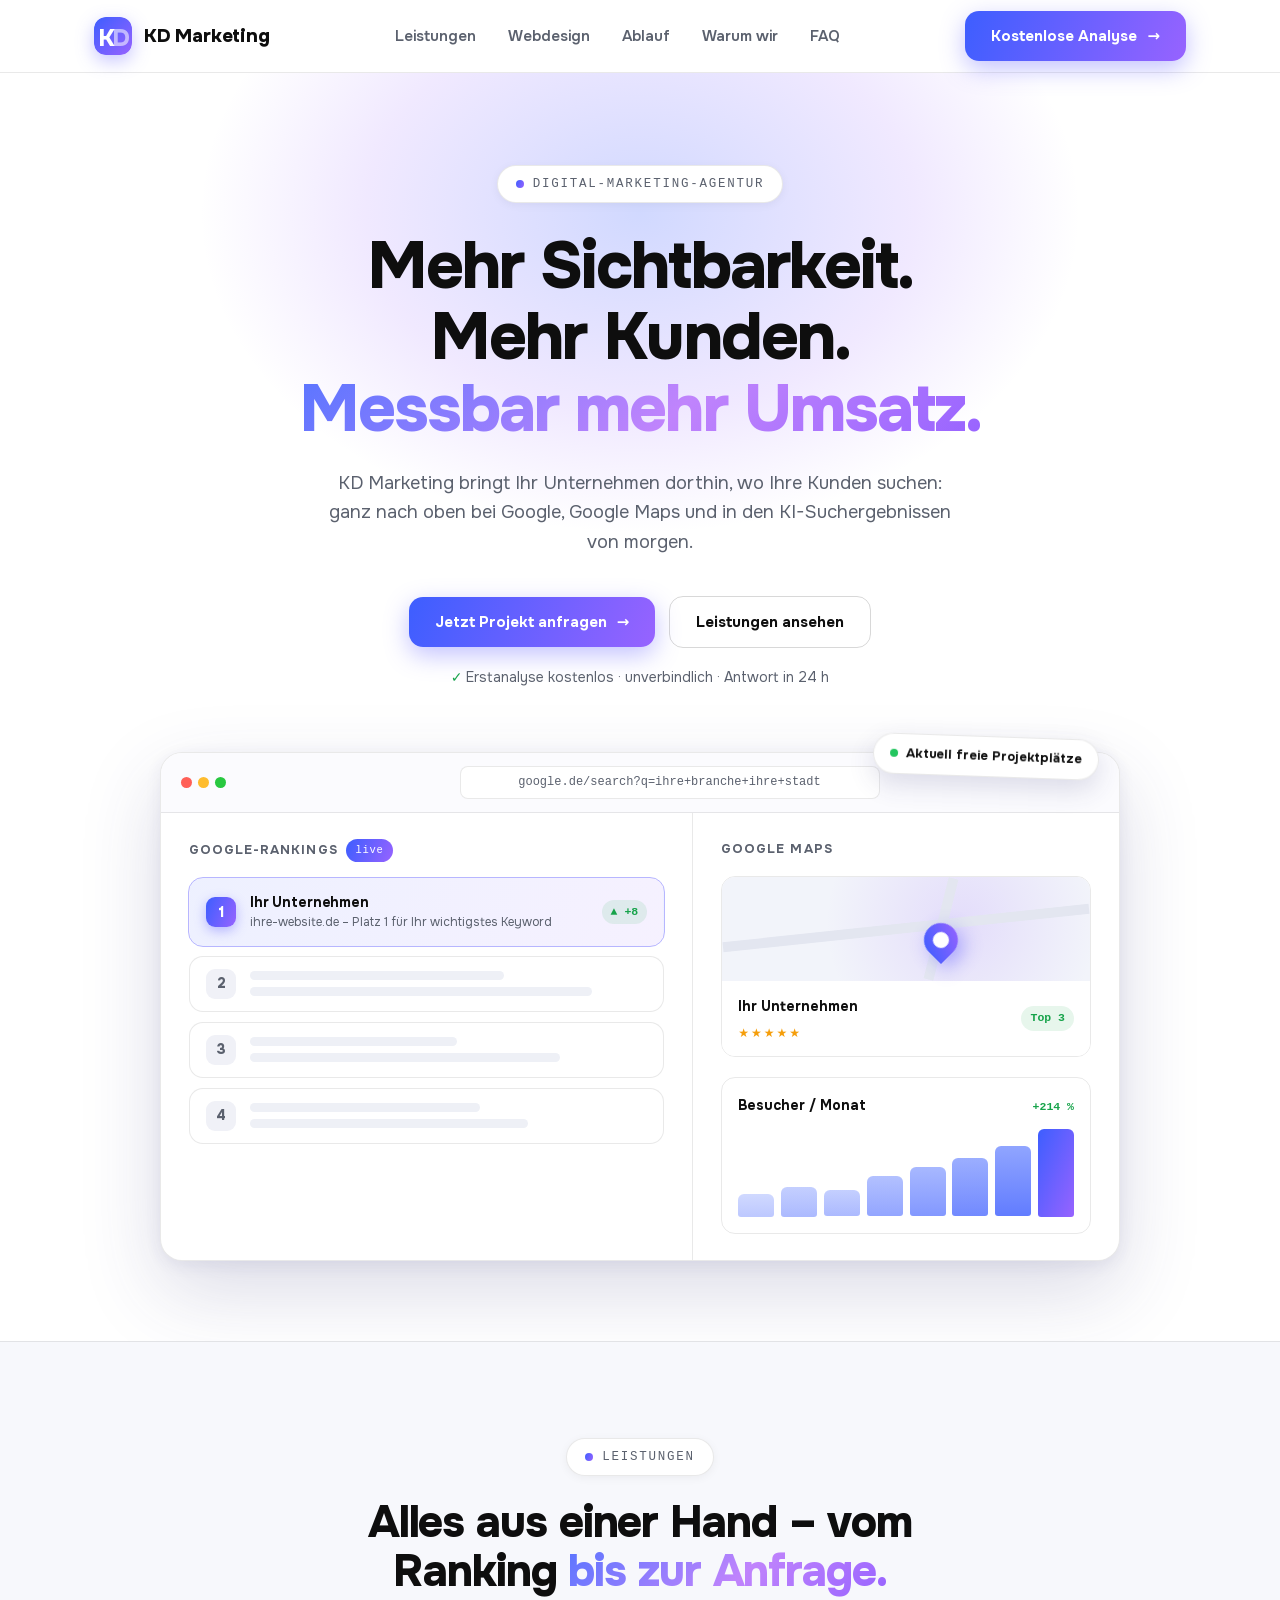
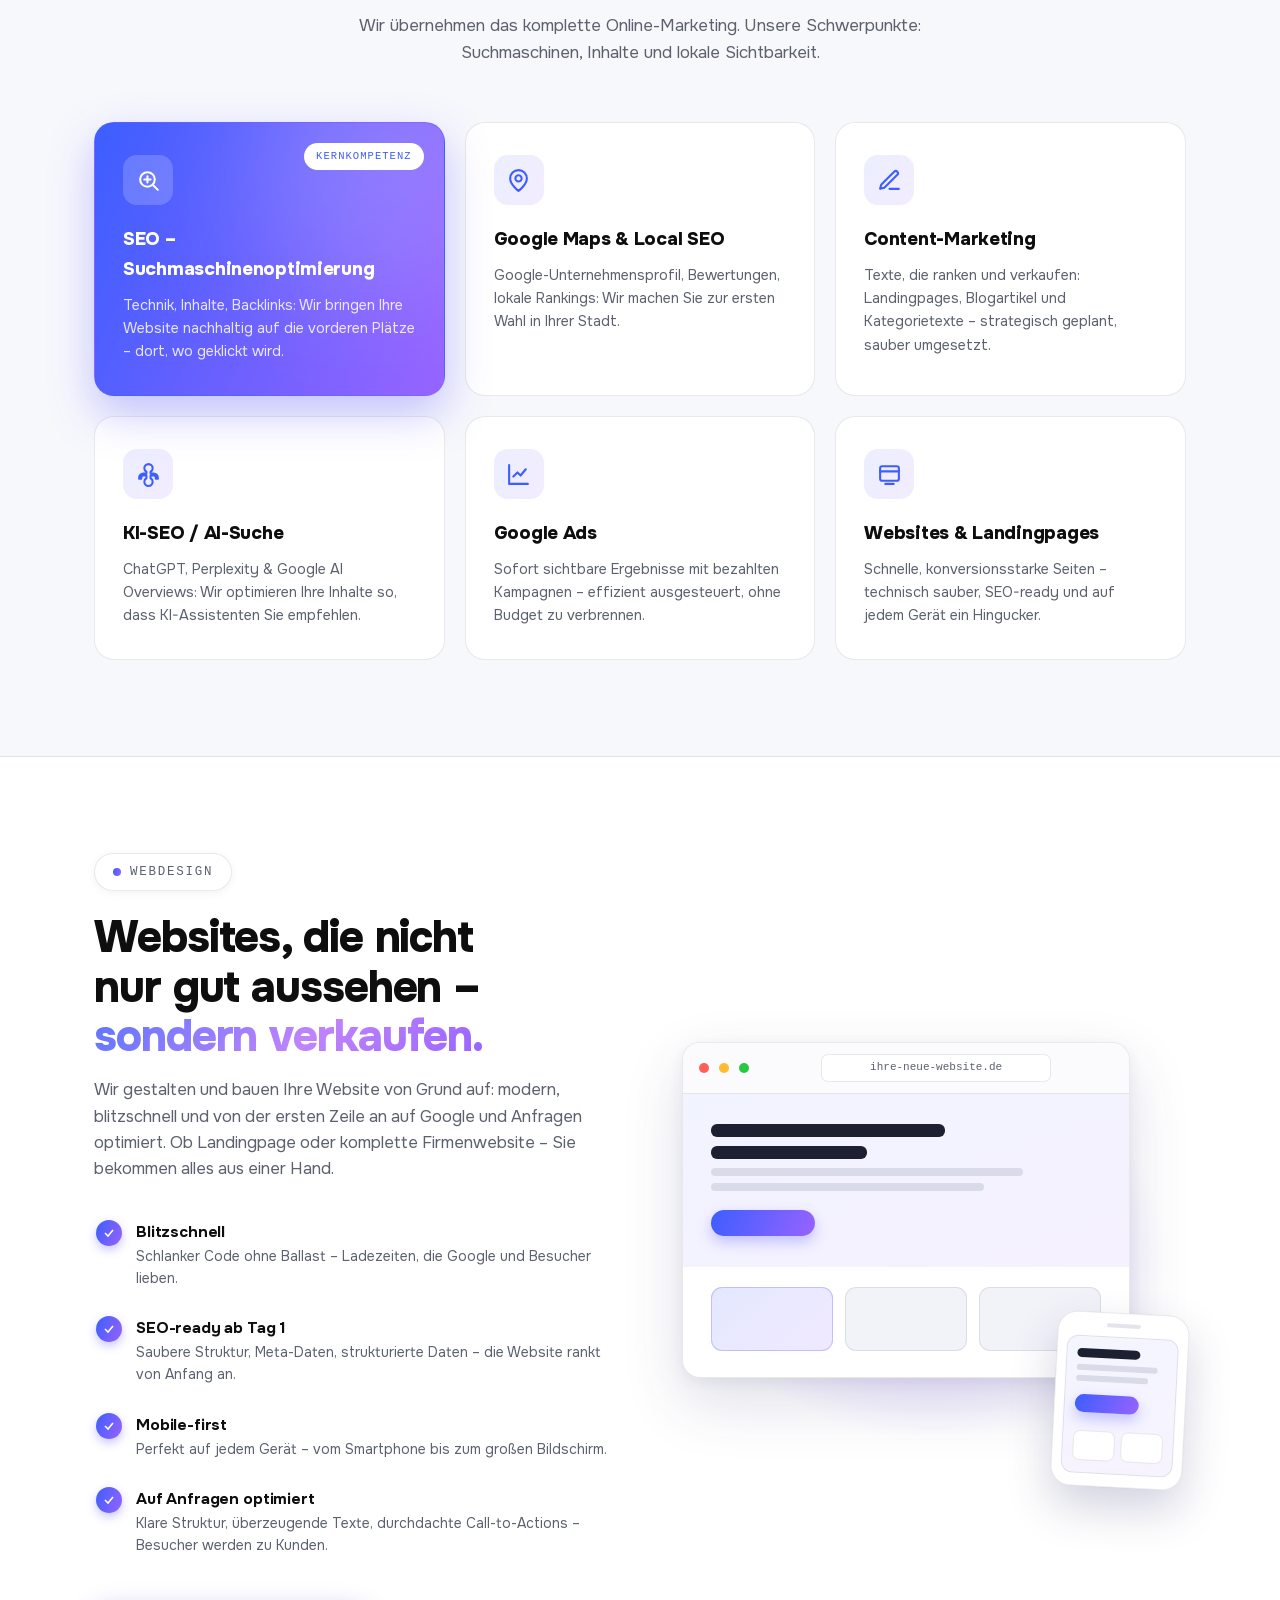
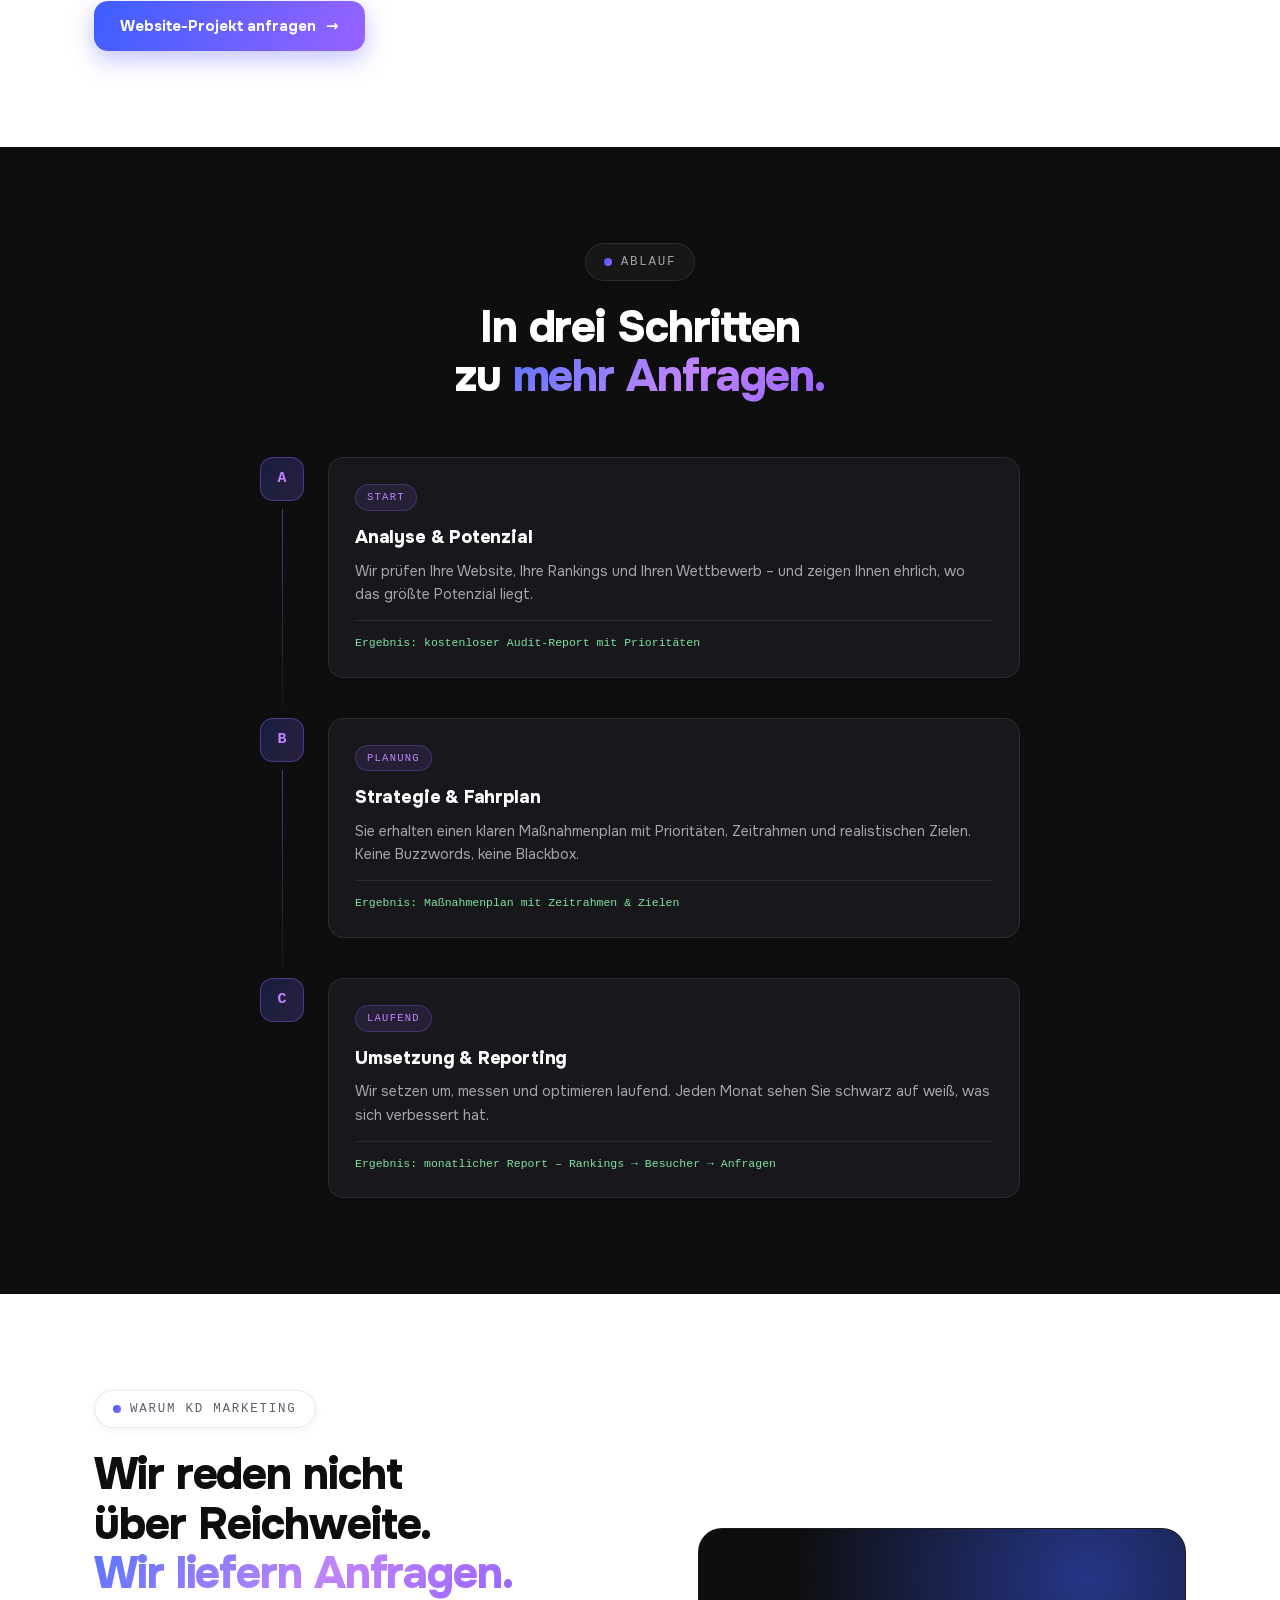
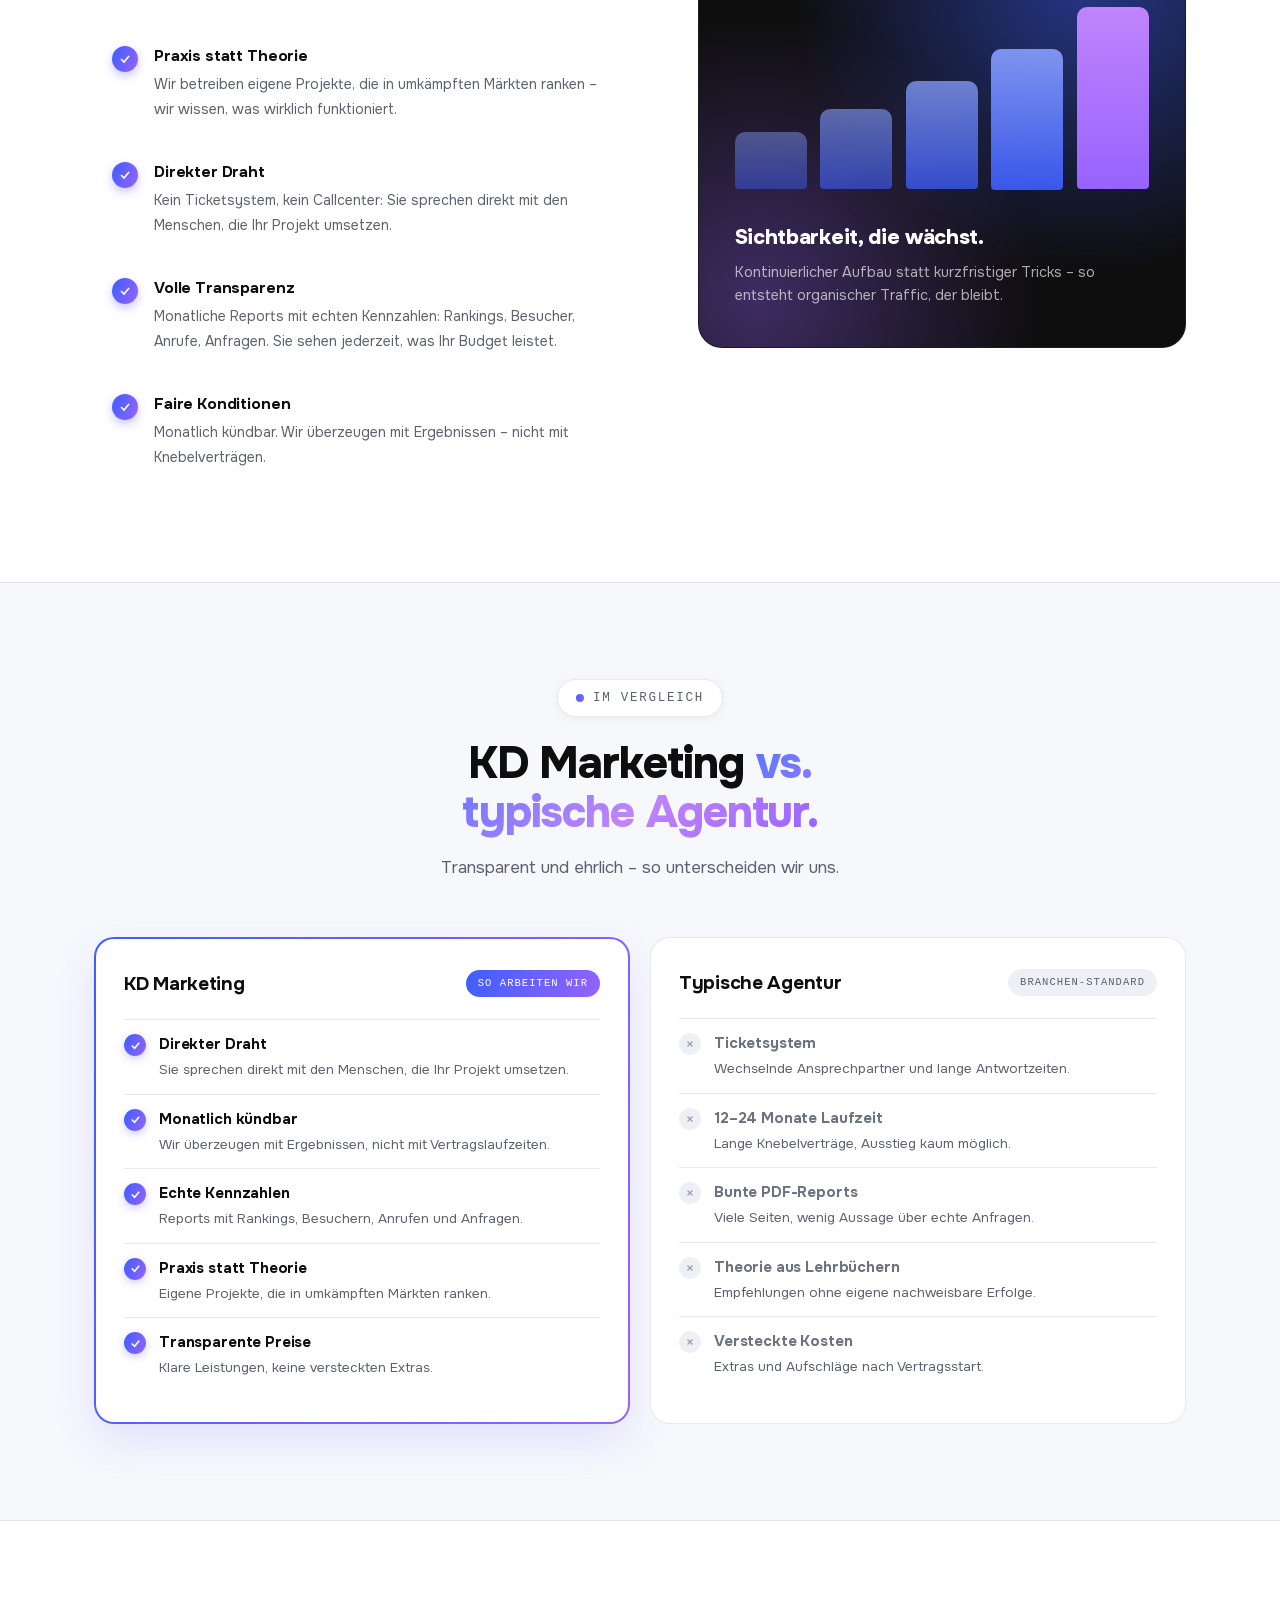
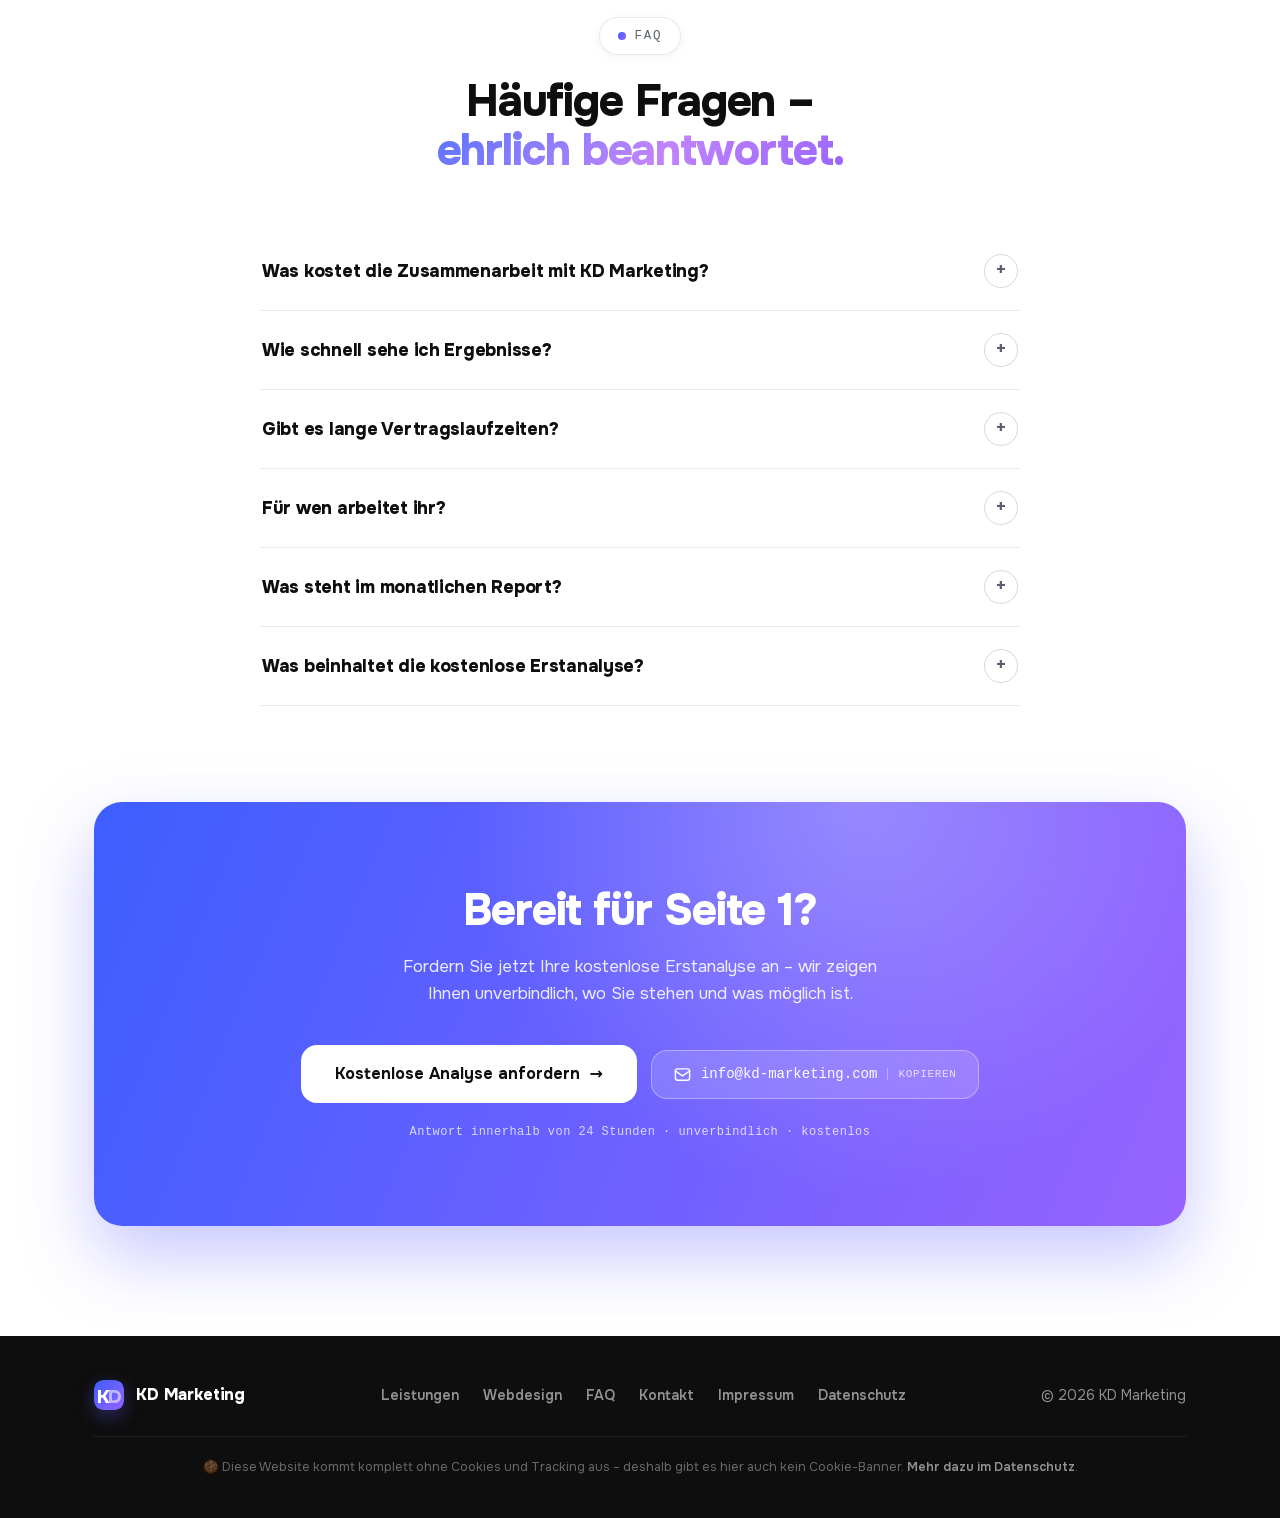
==== index.html @ ae773ca8 "A11y/UX-Audit nach Web Interface Guidelines - prefers-reduced-motion: alle Animationen/Transitions a" ====
<!DOCTYPE html>
<html lang="de">
<head>
<meta charset="UTF-8">
<meta name="viewport" content="width=device-width, initial-scale=1.0">
<title>KD Marketing – SEO, Content &amp; Google-Maps-Marketing</title>
<meta name="description" content="KD Marketing – Ihre Agentur für SEO, Content-Marketing und Sichtbarkeit auf Google Maps. Mehr Anfragen, mehr Kunden, messbare Ergebnisse.">
<link rel="canonical" href="https://kd-marketing.com/">
<meta property="og:type" content="website">
<meta property="og:site_name" content="KD Marketing">
<meta property="og:locale" content="de_DE">
<meta property="og:title" content="KD Marketing – SEO, Content &amp; Google-Maps-Marketing">
<meta property="og:description" content="Ihre Agentur für SEO, Content-Marketing und Sichtbarkeit auf Google Maps. Mehr Anfragen, mehr Kunden, messbare Ergebnisse.">
<meta property="og:url" content="https://kd-marketing.com/">
<meta property="og:image" content="https://kd-marketing.com/og-image.png">
<meta property="og:image:width" content="1200">
<meta property="og:image:height" content="630">
<meta name="twitter:card" content="summary_large_image">
<link rel="icon" href="/favicon.svg" type="image/svg+xml">
<link rel="icon" href="/favicon-32.png" type="image/png" sizes="32x32">
<link rel="apple-touch-icon" href="/apple-touch-icon.png">
<meta name="theme-color" content="#ffffff">
<link rel="preload" href="/fonts/onest-latin.woff2" as="font" type="font/woff2" crossorigin>
<link rel="stylesheet" href="/fonts/onest.css">
<script type="application/ld+json" id="kd-localbusiness">
{"@context":"https:\/\/schema.org","@type":"ProfessionalService","@id":"https:\/\/kd-marketing.com\/#organization","name":"KD Marketing UG (haftungsbeschränkt)","alternateName":"KD Marketing","url":"https:\/\/kd-marketing.com\/","logo":"https:\/\/kd-marketing.com\/apple-touch-icon.png","image":"https:\/\/kd-marketing.com\/og-image.png","description":"Digital-Marketing-Agentur für SEO, Content-Marketing, Google Maps \/ Local SEO, KI-SEO, Google Ads und Websites. Kostenlose Erstanalyse, monatlich kündbar, transparentes Reporting.","email":"info@kd-marketing.com","address":{"@type":"PostalAddress","streetAddress":"Aldeinerstraße 2","postalCode":"86368","addressLocality":"Gersthofen","addressCountry":"DE"},"founder":{"@type":"Person","name":"Ekaterina Dmitrieva"},"areaServed":"DE","priceRange":"€€","knowsAbout":["SEO","Suchmaschinenoptimierung","Local SEO","Google Maps Marketing","Content-Marketing","KI-SEO","Google Ads","Webdesign"],"hasOfferCatalog":{"@type":"OfferCatalog","name":"Leistungen","itemListElement":[{"@type":"Offer","itemOffered":{"@type":"Service","name":"SEO – Suchmaschinenoptimierung"}},{"@type":"Offer","itemOffered":{"@type":"Service","name":"Google Maps & Local SEO"}},{"@type":"Offer","itemOffered":{"@type":"Service","name":"Content-Marketing"}},{"@type":"Offer","itemOffered":{"@type":"Service","name":"KI-SEO \/ AI-Suche"}},{"@type":"Offer","itemOffered":{"@type":"Service","name":"Google Ads"}},{"@type":"Offer","itemOffered":{"@type":"Service","name":"Websites & Landingpages"}}]}}
</script>
<script type="application/ld+json" id="kd-faq-schema">
{"@context":"https:\/\/schema.org","@type":"FAQPage","mainEntity":[{"@type":"Question","name":"Was kostet die Zusammenarbeit mit KD Marketing?","acceptedAnswer":{"@type":"Answer","text":"Das hängt vom Umfang ab – eine lokale Google-Maps-Optimierung kostet weniger als eine komplette SEO-Betreuung mit Content. Sie erhalten vorab ein transparentes Festpreis-Angebot ohne versteckte Extras, die Zusammenarbeit ist monatlich kündbar. Die Erstanalyse ist immer kostenlos."}},{"@type":"Question","name":"Wie schnell sehe ich Ergebnisse?","acceptedAnswer":{"@type":"Answer","text":"Bei Google Maps und Local SEO oft schon nach wenigen Wochen, bei klassischem SEO meist nach 3–6 Monaten – nachhaltige Rankings brauchen Zeit. Google Ads liefern sofort Sichtbarkeit."}},{"@type":"Question","name":"Gibt es lange Vertragslaufzeiten?","acceptedAnswer":{"@type":"Answer","text":"Nein. Die Verträge von KD Marketing sind monatlich kündbar."}},{"@type":"Question","name":"Für wen arbeitet KD Marketing?","acceptedAnswer":{"@type":"Answer","text":"Vor allem für kleine und mittlere Unternehmen in Deutschland: Praxen, Kanzleien, Handwerksbetriebe, lokale Dienstleister und Online-Unternehmen."}},{"@type":"Question","name":"Was steht im monatlichen Report?","acceptedAnswer":{"@type":"Answer","text":"Echte Kennzahlen: Rankings, Besucherzahlen, Anrufe und Anfragen – und die konkret umgesetzten Maßnahmen des Monats."}},{"@type":"Question","name":"Was beinhaltet die kostenlose Erstanalyse?","acceptedAnswer":{"@type":"Answer","text":"Prüfung von Website, Google-Rankings, Google-Unternehmensprofil und Wettbewerb. Ergebnis ist ein Audit-Report mit klaren Prioritäten – unverbindlich und kostenlos, Antwort innerhalb von 24 Stunden."}}]}
</script>
<style>
:root{
  --ink:#0e0e0e;
  --ink-soft:#5b616e;
  --paper:#ffffff;
  --paper-soft:#f7f8fc;
  --line:rgba(14,14,14,.09);
  --blue:#3d5eff;
  --violet:#9763ff;
  --grad:linear-gradient(112deg,#3d5eff 0%,#9763ff 100%);
  --grad-text:linear-gradient(135deg,#5975ff,#c084fc 55%,#9763ff);
  --dark:#0e0e0e;
  --dark-card:#17171c;
  --dark-line:rgba(255,255,255,.09);
  --radius:20px;
  --font:'Onest',system-ui,sans-serif;
  --mono:ui-monospace,'SF Mono',SFMono-Regular,Menlo,Consolas,monospace;
}
*{margin:0;padding:0;box-sizing:border-box}
html{scroll-behavior:smooth}
section[id]{scroll-margin-top:80px}
a,button,summary{touch-action:manipulation}
:focus-visible{outline:2.5px solid var(--blue);outline-offset:3px;border-radius:6px}
h1,h2,h3{text-wrap:balance}
@media (prefers-reduced-motion:reduce){
  *,*::before,*::after{animation:none!important;transition:none!important}
  html{scroll-behavior:auto}
  html.js .reveal{opacity:1;transform:none}
}
body{
  font-family:var(--font);
  background:var(--paper);
  color:var(--ink);
  line-height:1.6;
  -webkit-font-smoothing:antialiased;
}
::selection{background:rgba(151,99,255,.25)}
img{max-width:100%;display:block}
a{color:inherit;text-decoration:none}
.wrap{max-width:1140px;margin:0 auto;padding:0 24px}

/* ---------- nav ---------- */
header{
  position:sticky;top:0;z-index:50;
  background:rgba(255,255,255,.82);
  backdrop-filter:blur(14px);
  -webkit-backdrop-filter:blur(14px);
  border-bottom:1px solid var(--line);
}
.nav{display:flex;align-items:center;justify-content:space-between;height:72px}
.logo{display:flex;align-items:center;gap:12px;font-weight:800;font-size:19px;letter-spacing:-.01em}
.logo-mark{
  width:38px;height:38px;border-radius:12px;display:block;flex:0 0 auto;
  box-shadow:0 6px 18px rgba(97,94,255,.35);
}
.nav-links{display:flex;gap:32px;font-weight:600;font-size:15px;color:var(--ink-soft)}
.nav-links a{transition:color .2s}
.nav-links a:hover{color:var(--ink)}
.btn{
  display:inline-flex;align-items:center;justify-content:center;gap:10px;
  background:var(--ink);color:#fff;
  font-weight:700;font-size:15px;font-family:var(--font);
  padding:13px 26px;border-radius:14px;
  transition:transform .2s,box-shadow .2s,filter .2s;
}
.btn:hover{transform:translateY(-2px);box-shadow:0 10px 24px rgba(14,14,14,.22)}
.btn.grad{
  background:var(--grad);
  box-shadow:0 8px 24px rgba(97,94,255,.38);
}
.btn.grad:hover{filter:brightness(1.07);box-shadow:0 12px 30px rgba(97,94,255,.48)}
.btn .arr{transition:transform .2s}
.btn:hover .arr{transform:translateX(3px)}
.btn.ghost{background:transparent;color:var(--ink);border:1.5px solid rgba(14,14,14,.16);box-shadow:none}
.btn.ghost:hover{border-color:rgba(14,14,14,.35);box-shadow:0 8px 20px rgba(14,14,14,.08)}

/* ---------- eyebrow pill ---------- */
.eyebrow{
  display:inline-flex;align-items:center;gap:9px;
  font-family:var(--mono);
  font-size:12.5px;font-weight:500;letter-spacing:.14em;text-transform:uppercase;
  color:var(--ink-soft);
  background:#fff;
  border:1px solid var(--line);
  padding:8px 18px;border-radius:999px;
  box-shadow:0 2px 10px rgba(14,14,14,.05);
}
.eyebrow .dot{width:8px;height:8px;border-radius:50%;background:var(--grad);animation:pulse 2s infinite}
@keyframes pulse{0%,100%{opacity:1}50%{opacity:.35}}

/* ---------- hero ---------- */
.hero{position:relative;overflow:hidden;padding:92px 0 80px;text-align:center}
.hero-glow{
  position:absolute;left:50%;top:-260px;transform:translateX(-50%);
  width:1100px;height:800px;pointer-events:none;
  background:radial-gradient(closest-side,rgba(89,117,255,.28),rgba(151,99,255,.14) 50%,rgba(255,255,255,0) 80%);
}
.hero .wrap{position:relative}
h1{
  font-weight:800;font-size:clamp(38px,5.8vw,66px);
  line-height:1.08;letter-spacing:-.03em;
  max-width:900px;margin:28px auto 0;
}
h1 .hl{
  background:var(--grad-text);
  -webkit-background-clip:text;background-clip:text;color:transparent;
}
.hero p.lead{
  margin:24px auto 38px;font-size:18.5px;color:var(--ink-soft);max-width:640px;
}
.hero-cta{display:flex;gap:14px;flex-wrap:wrap;justify-content:center;align-items:center}
.hero-note{margin-top:18px;font-size:14px;color:var(--ink-soft)}
.hero-note .ok{color:#16a34a;font-weight:700}

/* ---------- dashboard mockup ---------- */
.dash-wrap{position:relative;margin:64px auto 0;max-width:960px}
.dash-wrap::before{
  content:"";position:absolute;inset:-40px -60px;pointer-events:none;
  background:radial-gradient(closest-side,rgba(89,117,255,.22),rgba(151,99,255,.10) 55%,rgba(255,255,255,0) 80%);
}
.dash{
  position:relative;text-align:left;
  background:#fff;border:1px solid var(--line);border-radius:22px;
  box-shadow:0 30px 80px rgba(56,56,120,.18),0 4px 16px rgba(56,56,120,.08);
  overflow:hidden;
}
.dash-top{
  display:flex;align-items:center;gap:14px;
  padding:13px 20px;border-bottom:1px solid var(--line);background:#fbfbfe;
}
.dots{display:flex;gap:6px}
.dots i{width:11px;height:11px;border-radius:50%;background:#e4e4ec}
.dots i:nth-child(1){background:#ff5f57}.dots i:nth-child(2){background:#febc2e}.dots i:nth-child(3){background:#28c840}
.addr{
  flex:1;max-width:420px;margin:0 auto;
  font-family:var(--mono);font-size:12px;color:var(--ink-soft);
  background:#fff;border:1px solid var(--line);border-radius:8px;
  padding:6px 14px;text-align:center;
  white-space:nowrap;overflow:hidden;text-overflow:ellipsis;
}
.dash-body{display:grid;grid-template-columns:1.25fr 1fr;gap:0}
.dash-col{padding:26px 28px;min-width:0}
.dash-col.left{border-right:1px solid var(--line)}
.dash-h{font-size:13px;font-weight:700;letter-spacing:.08em;text-transform:uppercase;color:var(--ink-soft);margin-bottom:16px;display:flex;align-items:center;gap:8px}
.dash-h .chip{
  font-family:var(--mono);font-size:10.5px;letter-spacing:.06em;font-weight:500;
  color:#fff;background:var(--grad);border-radius:999px;padding:3px 10px;text-transform:none;
}
.serp{display:flex;flex-direction:column;gap:10px}
.serp-row{
  display:flex;align-items:center;gap:14px;
  border:1px solid var(--line);border-radius:14px;padding:12px 16px;
  background:#fff;
}
.serp-row.win{
  border-color:transparent;
  background:linear-gradient(112deg,rgba(61,94,255,.09),rgba(151,99,255,.09));
  outline:1.5px solid rgba(97,94,255,.45);
}
.pos{
  width:30px;height:30px;border-radius:9px;flex:0 0 30px;
  display:grid;place-items:center;font-weight:800;font-size:14px;
  background:#f0f1f7;color:var(--ink-soft);
}
.serp-row.win .pos{background:var(--grad);color:#fff;box-shadow:0 4px 12px rgba(97,94,255,.4)}
.serp-txt{min-width:0;flex:1}
.serp-txt b{display:block;font-size:14px;letter-spacing:-.01em;white-space:nowrap;overflow:hidden;text-overflow:ellipsis}
.serp-txt span{font-size:12px;color:var(--ink-soft);white-space:nowrap;overflow:hidden;text-overflow:ellipsis;display:block}
.bar-ghost{height:9px;border-radius:5px;background:#eef0f6}
.serp-row .up{
  font-family:var(--mono);font-size:11.5px;font-weight:600;color:#16a34a;
  background:rgba(22,163,74,.1);border-radius:999px;padding:3px 9px;white-space:nowrap;
}
.map-card{
  border:1px solid var(--line);border-radius:14px;overflow:hidden;margin-bottom:20px;
}
.map-vis{
  position:relative;height:104px;
  background:
    radial-gradient(circle at 65% 45%,rgba(151,99,255,.16),transparent 55%),
    linear-gradient(#f2f4fa,#f2f4fa);
}
.map-vis::before,.map-vis::after{
  content:"";position:absolute;background:#e3e6f0;
}
.map-vis::before{left:0;right:0;top:46px;height:10px;transform:rotate(-6deg)}
.map-vis::after{top:0;bottom:0;left:58%;width:10px;transform:rotate(14deg)}
.pin{
  position:absolute;left:58%;top:34px;width:34px;height:34px;z-index:1;
  transform:translateX(-50%);
  background:var(--grad);border-radius:50% 50% 50% 0;
  rotate:-45deg;
  box-shadow:0 8px 18px rgba(97,94,255,.45);
}
.pin::after{
  content:"";position:absolute;inset:9px;background:#fff;border-radius:50%;
}
.map-meta{display:flex;align-items:center;justify-content:space-between;padding:12px 16px;background:#fff}
.map-meta b{font-size:14px}
.stars{font-size:12px;color:#f59e0b;letter-spacing:2px}
.map-meta .up{font-family:var(--mono);font-size:11.5px;font-weight:600;color:#16a34a;background:rgba(22,163,74,.1);border-radius:999px;padding:3px 9px}
.traffic{border:1px solid var(--line);border-radius:14px;padding:16px}
.traffic-head{display:flex;justify-content:space-between;align-items:baseline;margin-bottom:12px}
.traffic-head b{font-size:14px}
.traffic-head span{font-family:var(--mono);font-size:11.5px;font-weight:600;color:#16a34a}
.tbars{display:flex;align-items:flex-end;gap:7px;height:88px}
.tbars i{
  flex:1;border-radius:6px 6px 3px 3px;
  background:linear-gradient(180deg,#8aa0ff,#5975ff);
  animation:grow 1s cubic-bezier(.2,.8,.2,1) both;
  transform-origin:bottom;
}
.tbars i:nth-child(1){height:26%;opacity:.4;animation-delay:.05s}
.tbars i:nth-child(2){height:34%;opacity:.5;animation-delay:.1s}
.tbars i:nth-child(3){height:30%;opacity:.5;animation-delay:.15s}
.tbars i:nth-child(4){height:46%;opacity:.65;animation-delay:.2s}
.tbars i:nth-child(5){height:56%;opacity:.75;animation-delay:.25s}
.tbars i:nth-child(6){height:66%;opacity:.85;animation-delay:.3s}
.tbars i:nth-child(7){height:80%;opacity:.95;animation-delay:.35s}
.tbars i:nth-child(8){height:100%;background:var(--grad);animation-delay:.4s}
@keyframes grow{from{transform:scaleY(0)}to{transform:scaleY(1)}}

/* ---------- sections ---------- */
section{padding:96px 0}
.sec-head{max-width:680px;margin:0 auto 56px;text-align:center}
h2{
  font-weight:800;
  font-size:clamp(30px,4vw,44px);line-height:1.12;letter-spacing:-.025em;
  margin-top:22px;
}
h2 .hl{background:var(--grad-text);-webkit-background-clip:text;background-clip:text;color:transparent}
.sec-head p{margin-top:16px;color:var(--ink-soft);font-size:17px}

/* ---------- services ---------- */
#leistungen{background:var(--paper-soft);border-top:1px solid var(--line);border-bottom:1px solid var(--line)}
.grid{display:grid;grid-template-columns:repeat(3,1fr);gap:20px}
.card{
  background:#fff;border:1px solid var(--line);border-radius:var(--radius);
  padding:32px 28px;
  transition:transform .25s,box-shadow .25s,border-color .25s;
}
.card:hover{
  transform:translateY(-6px);
  box-shadow:0 18px 44px rgba(56,56,120,.12);
  border-color:rgba(97,94,255,.35);
}
.card .icon{
  width:50px;height:50px;border-radius:14px;margin-bottom:20px;
  display:grid;place-items:center;
  background:linear-gradient(112deg,rgba(61,94,255,.1),rgba(151,99,255,.12));
  color:var(--blue);
}
.card .icon svg{width:25px;height:25px}
.card h3{font-size:18.5px;font-weight:800;margin-bottom:9px;letter-spacing:-.015em}
.card p{font-size:14.5px;color:var(--ink-soft)}
.card.feature{
  background:var(--grad);
  border-color:transparent;color:#fff;
  position:relative;overflow:hidden;
  box-shadow:0 18px 44px rgba(97,94,255,.35);
}
.card.feature::after{
  content:"";position:absolute;width:280px;height:280px;border-radius:50%;
  background:rgba(255,255,255,.16);filter:blur(60px);top:-100px;right:-80px;
}
.card.feature .icon{background:rgba(255,255,255,.18);color:#fff}
.card.feature p{color:rgba(255,255,255,.85)}
.card.feature .tag{
  position:absolute;top:20px;right:20px;z-index:1;
  font-family:var(--mono);font-size:10.5px;font-weight:500;letter-spacing:.1em;text-transform:uppercase;
  background:#fff;color:var(--blue);padding:5px 12px;border-radius:999px;
}

/* ---------- webdesign ---------- */
#webdesign{overflow:hidden}
.wd-grid{display:grid;grid-template-columns:1.02fr .98fr;gap:64px;align-items:center}
.wd-grid .eyebrow{margin-bottom:0}
.wd-grid h2{text-align:left;margin-top:22px}
.wd-grid .lead{margin:16px 0 26px;color:var(--ink-soft);font-size:16.5px}
.wd-list{display:flex;flex-direction:column;gap:6px;margin-bottom:34px}
.wd-item{display:flex;gap:14px;padding:10px 2px}
.wd-item .check{flex:0 0 26px;width:26px;height:26px;border-radius:50%;margin-top:1px;background:var(--grad);display:grid;place-items:center;box-shadow:0 4px 10px rgba(97,94,255,.35)}
.wd-item .check svg{width:12px;height:12px;stroke:#fff;stroke-width:3.2;fill:none}
.wd-item b{font-size:15.5px;letter-spacing:-.01em}
.wd-item span{display:block;font-size:14px;color:var(--ink-soft)}
.wd-visual{position:relative;min-height:420px}
.wd-visual::before{content:"";position:absolute;inset:-30px -40px;pointer-events:none;background:radial-gradient(closest-side,rgba(89,117,255,.2),rgba(151,99,255,.1) 55%,rgba(255,255,255,0) 80%)}
.wd-browser{
  position:relative;background:#fff;border:1px solid var(--line);border-radius:18px;
  box-shadow:0 24px 60px rgba(56,56,120,.16),0 4px 14px rgba(56,56,120,.07);
  overflow:hidden;margin-right:56px;
}
.wd-top{display:flex;align-items:center;gap:10px;padding:11px 16px;border-bottom:1px solid var(--line);background:#fbfbfe}
.wd-top i{width:10px;height:10px;border-radius:50%;background:#e4e4ec}
.wd-top i:nth-child(1){background:#ff5f57}.wd-top i:nth-child(2){background:#febc2e}.wd-top i:nth-child(3){background:#28c840}
.wd-url{flex:1;max-width:230px;margin:0 auto;font-family:var(--mono);font-size:11px;color:var(--ink-soft);background:#fff;border:1px solid var(--line);border-radius:7px;padding:4px 12px;text-align:center;white-space:nowrap;overflow:hidden;text-overflow:ellipsis}
.wd-hero{padding:30px 28px 24px;background:linear-gradient(160deg,rgba(61,94,255,.07),rgba(151,99,255,.09));text-align:left}
.wd-line{height:13px;border-radius:6px;background:#1c2030;margin-bottom:9px}
.wd-line.thin{height:8px;background:#d9dce8;margin-bottom:7px}
.wd-line.w40{width:40%}.wd-line.w55{width:55%}.wd-line.w60{width:60%}.wd-line.w70{width:70%}.wd-line.w80{width:80%}.wd-line.w90{width:90%}
.wd-btn{display:inline-block;width:104px;height:26px;border-radius:999px;background:var(--grad);margin-top:12px;box-shadow:0 6px 14px rgba(97,94,255,.35)}
.wd-cards{display:flex;gap:12px;padding:20px 28px 26px}
.wd-cards i{flex:1;height:64px;border-radius:11px;background:#f2f3f9;border:1px solid var(--line)}
.wd-cards i:nth-child(1){background:linear-gradient(140deg,rgba(61,94,255,.14),rgba(151,99,255,.14));border-color:rgba(97,94,255,.3)}
.wd-phone{
  position:absolute;right:0;bottom:-26px;width:132px;
  background:#fff;border:1px solid var(--line);border-radius:20px;padding:10px 9px 12px;
  box-shadow:0 20px 44px rgba(56,56,120,.22);
  transform:rotate(3deg);
}
.wd-phone::before{content:"";display:block;width:34px;height:4px;border-radius:2px;background:#e4e4ec;margin:0 auto 9px}
.wd-screen{border:1px solid var(--line);border-radius:12px;padding:12px 10px;background:linear-gradient(170deg,rgba(61,94,255,.06),rgba(151,99,255,.08))}
.wd-screen .wd-line{height:9px;margin-bottom:7px}
.wd-screen .wd-line.thin{height:6px;margin-bottom:5px}
.wd-screen .wd-btn{width:64px;height:18px;margin-top:8px}
.wd-mini{display:flex;gap:6px;margin-top:10px}
.wd-mini i{flex:1;height:30px;border-radius:7px;background:#fff;border:1px solid var(--line)}

/* ---------- process (dark) ---------- */
.process{background:var(--dark);color:#fff}
.process .eyebrow{background:rgba(255,255,255,.04);border-color:var(--dark-line);color:rgba(255,255,255,.6)}
.process .sec-head p{color:rgba(255,255,255,.6)}
.steps{max-width:760px;margin:0 auto;display:flex;flex-direction:column;gap:0}
.step{
  position:relative;display:flex;gap:24px;padding:0 0 40px;
}
.step:last-child{padding-bottom:0}
.step-marker{
  flex:0 0 44px;width:44px;height:44px;border-radius:13px;
  display:grid;place-items:center;
  font-family:var(--mono);font-weight:600;font-size:15px;
  background:linear-gradient(112deg,rgba(61,94,255,.2),rgba(151,99,255,.2));
  border:1px solid rgba(151,99,255,.4);color:#c084fc;
}
.step:not(:last-child) .step-line{
  position:absolute;left:21.5px;top:52px;bottom:10px;width:1.5px;
  background:linear-gradient(180deg,rgba(151,99,255,.5),rgba(151,99,255,.08));
}
.step-card{
  flex:1;background:var(--dark-card);border:1px solid var(--dark-line);
  border-radius:16px;padding:24px 26px;
}
.step-card .stag{
  display:inline-block;font-family:var(--mono);font-size:10.5px;letter-spacing:.12em;text-transform:uppercase;
  color:#c084fc;background:rgba(151,99,255,.12);border:1px solid rgba(151,99,255,.28);
  border-radius:999px;padding:4px 11px;margin-bottom:12px;
}
.step-card h3{font-size:18px;font-weight:800;margin-bottom:8px;letter-spacing:-.01em}
.step-card p{font-size:14.5px;color:rgba(255,255,255,.62)}
.step-card .foot{
  margin-top:14px;padding-top:13px;border-top:1px solid var(--dark-line);
  font-family:var(--mono);font-size:11.5px;color:#7ee2a0;
}

/* ---------- why ---------- */
.why-grid{display:grid;grid-template-columns:1.05fr .95fr;gap:64px;align-items:center}
.why-grid .eyebrow{margin-bottom:0}
.why-grid h2{text-align:left}
.why-list{display:flex;flex-direction:column;gap:6px;margin-top:30px}
.why-item{display:flex;gap:16px;padding:16px 18px;border-radius:16px;transition:background .2s}
.why-item:hover{background:var(--paper-soft)}
.check{
  flex:0 0 26px;width:26px;height:26px;border-radius:50%;margin-top:2px;
  background:var(--grad);display:grid;place-items:center;
  box-shadow:0 4px 10px rgba(97,94,255,.35);
}
.check svg{width:12px;height:12px;stroke:#fff;stroke-width:3.2;fill:none}
.why-item b{display:block;font-size:15.5px;margin-bottom:2px;letter-spacing:-.01em}
.why-item span{font-size:14px;color:var(--ink-soft)}
.why-visual{
  position:relative;border-radius:24px;overflow:hidden;
  background:var(--dark);
  padding:40px 36px;color:#fff;min-height:420px;
  display:flex;flex-direction:column;justify-content:flex-end;
  border:1px solid rgba(255,255,255,.06);
}
.why-visual::before{
  content:"";position:absolute;inset:0;
  background:
    radial-gradient(circle at 80% 12%,rgba(61,94,255,.5),transparent 55%),
    radial-gradient(circle at 12% 88%,rgba(151,99,255,.35),transparent 50%);
}
.chart{position:relative;display:flex;align-items:flex-end;gap:13px;height:190px;margin-bottom:32px}
.bar{
  flex:1;border-radius:10px 10px 4px 4px;
  background:linear-gradient(180deg,#8aa0ff,#3d5eff);
  animation:grow 1.2s cubic-bezier(.2,.8,.2,1) both;
  transform-origin:bottom;
}
.bar:nth-child(1){height:30%;animation-delay:.05s;opacity:.45}
.bar:nth-child(2){height:42%;animation-delay:.15s;opacity:.6}
.bar:nth-child(3){height:57%;animation-delay:.25s;opacity:.75}
.bar:nth-child(4){height:74%;animation-delay:.35s;opacity:.9}
.bar:nth-child(5){height:96%;animation-delay:.45s;background:linear-gradient(180deg,#c084fc,#9763ff)}
.why-visual figcaption{position:relative;font-size:14.5px;color:rgba(255,255,255,.65)}
.why-visual figcaption b{color:#fff;font-size:21px;font-weight:800;letter-spacing:-.015em;display:block;margin-bottom:6px}

/* ---------- availability badge ---------- */
.avail{
  position:absolute;top:-16px;right:22px;z-index:2;
  display:inline-flex;align-items:center;gap:8px;
  background:#fff;border:1px solid var(--line);border-radius:999px;
  padding:9px 16px;font-size:13px;font-weight:700;letter-spacing:-.01em;
  box-shadow:0 10px 26px rgba(56,56,120,.16);
  transform:rotate(2deg);
}
.avail .dot{width:8px;height:8px;border-radius:50%;background:#22c55e;box-shadow:0 0 0 0 rgba(34,197,94,.5);animation:availpulse 1.8s infinite}
@keyframes availpulse{0%{box-shadow:0 0 0 0 rgba(34,197,94,.45)}70%{box-shadow:0 0 0 9px rgba(34,197,94,0)}100%{box-shadow:0 0 0 0 rgba(34,197,94,0)}}

/* ---------- vergleich (wir vs. andere) ---------- */
#vergleich{background:var(--paper-soft);border-top:1px solid var(--line);border-bottom:1px solid var(--line)}
.vs-grid{display:grid;grid-template-columns:1fr 1fr;gap:20px;align-items:stretch}
.vs-card{background:#fff;border:1px solid var(--line);border-radius:var(--radius);padding:30px 28px;position:relative}
.vs-card.win{border:2px solid transparent;background:linear-gradient(#fff,#fff) padding-box,var(--grad) border-box;box-shadow:0 18px 44px rgba(97,94,255,.14)}
.vs-head{display:flex;align-items:center;justify-content:space-between;gap:10px;margin-bottom:20px}
.vs-head b{font-size:19px;letter-spacing:-.015em}
.vs-tag{font-family:var(--mono);font-size:10.5px;font-weight:500;letter-spacing:.1em;text-transform:uppercase;border-radius:999px;padding:5px 12px;white-space:nowrap}
.vs-card.win .vs-tag{background:var(--grad);color:#fff}
.vs-card:not(.win) .vs-tag{background:#eef0f6;color:var(--ink-soft)}
.vs-row{display:flex;gap:13px;padding:12px 0;border-top:1px solid var(--line)}
.vs-row i{flex:0 0 22px;width:22px;height:22px;border-radius:50%;display:grid;place-items:center;margin-top:2px;font-style:normal}
.vs-card.win .vs-row i{background:var(--grad);box-shadow:0 3px 8px rgba(97,94,255,.3)}
.vs-card.win .vs-row i svg{width:11px;height:11px;stroke:#fff;stroke-width:3.4;fill:none}
.vs-card:not(.win) .vs-row i{background:#eef0f6}
.vs-card:not(.win) .vs-row i svg{width:10px;height:10px;stroke:#9aa0ab;stroke-width:3;fill:none}
.vs-row b{display:block;font-size:15px;letter-spacing:-.01em}
.vs-row span{font-size:13.5px;color:var(--ink-soft)}
.vs-card:not(.win){opacity:.85}
.vs-card:not(.win) .vs-row b{color:#6b7280}

/* ---------- faq ---------- */
.faq-list{max-width:760px;margin:0 auto}
.faq-item{border-bottom:1px solid var(--line)}
.faq-item summary{
  list-style:none;cursor:pointer;display:flex;align-items:center;justify-content:space-between;gap:16px;
  padding:22px 2px;font-size:17.5px;font-weight:800;letter-spacing:-.015em;
}
.faq-item summary::-webkit-details-marker{display:none}
.faq-item summary .fx{
  flex:0 0 34px;width:34px;height:34px;border-radius:50%;
  border:1.5px solid rgba(14,14,14,.16);display:grid;place-items:center;
  font-weight:600;font-size:19px;color:var(--ink-soft);
  transition:transform .25s,background .25s,color .25s,border-color .25s;
}
.faq-item[open] summary .fx{transform:rotate(45deg);background:var(--grad);color:#fff;border-color:transparent}
.faq-item .faq-a{padding:0 46px 22px 2px;color:var(--ink-soft);font-size:15.5px}

/* ---------- cta ---------- */
.cta-band{padding:0 0 110px}
.cta-inner{
  position:relative;overflow:hidden;border-radius:28px;
  background:var(--grad);
  color:#fff;text-align:center;padding:84px 32px;
  box-shadow:0 30px 70px rgba(97,94,255,.35);
}
.cta-inner::before{
  content:"";position:absolute;inset:0;
  background:radial-gradient(circle at 70% 0%,rgba(255,255,255,.25),transparent 45%);
}
.cta-inner h2{position:relative;color:#fff;max-width:640px;margin:0 auto}
.cta-inner p{position:relative;margin:18px auto 38px;max-width:480px;color:rgba(255,255,255,.88);font-size:17px}
.btn.light{position:relative;background:#fff;color:var(--ink);font-size:16px;padding:16px 34px;border-radius:16px}
.btn.light:hover{box-shadow:0 12px 30px rgba(0,0,0,.28)}
.cta-actions{position:relative;display:flex;gap:14px;justify-content:center;align-items:center;flex-wrap:wrap}
.mail-chip{
  display:inline-flex;align-items:center;gap:10px;
  font-family:var(--mono);font-size:14px;color:#fff;
  background:rgba(255,255,255,.14);border:1px solid rgba(255,255,255,.35);
  border-radius:16px;padding:15px 22px;cursor:pointer;
  transition:background .2s,transform .2s;
}
.mail-chip:hover{background:rgba(255,255,255,.24);transform:translateY(-2px)}
.mail-chip svg{width:17px;height:17px;flex:0 0 17px}
.mail-chip .mail-hint{
  font-size:11px;letter-spacing:.06em;text-transform:uppercase;
  color:rgba(255,255,255,.75);
  border-left:1px solid rgba(255,255,255,.35);padding-left:10px;
}
.mail-chip.copied{background:rgba(22,163,74,.35);border-color:rgba(255,255,255,.5)}
@media(max-width:600px){
  .mail-chip{padding:13px 16px;font-size:12.5px}
}
.cta-note{position:relative;margin-top:20px;font-family:var(--mono);font-size:12px;letter-spacing:.04em;color:rgba(255,255,255,.75)}

/* ---------- footer ---------- */
footer{background:var(--dark);color:rgba(255,255,255,.55);padding:44px 0;font-size:14px}
.foot{display:flex;justify-content:space-between;align-items:center;gap:20px;flex-wrap:wrap}
.foot .logo{font-size:16px;color:#fff}
.foot .logo-mark{width:30px;height:30px;border-radius:9px;font-size:12px}
.foot-links{display:flex;gap:24px;font-weight:600}
.foot-links a:hover{color:#fff}
.nocookie{margin-top:26px;padding-top:20px;border-top:1px solid rgba(255,255,255,.08);text-align:center;font-size:12.5px;color:rgba(255,255,255,.38)}
.nocookie a{color:rgba(255,255,255,.55);font-weight:600}
.nocookie a:hover{color:#fff}

/* ---------- reveal (only when JS is running — content stays visible otherwise) ---------- */
html.js .reveal{opacity:0;transform:translateY(26px);transition:opacity .7s ease,transform .7s ease}
html.js .reveal.in{opacity:1;transform:none}

/* ---------- responsive ---------- */
@media(max-width:900px){
  .grid{grid-template-columns:1fr 1fr}
  .why-grid{grid-template-columns:1fr;gap:44px}
  .wd-grid{grid-template-columns:1fr;gap:52px}
  .wd-visual{min-height:0;margin-bottom:20px}
  .vs-grid{grid-template-columns:1fr}
  .nav-links{display:none}
  .dash-body{grid-template-columns:1fr}
  .dash-col.left{border-right:none;border-bottom:1px solid var(--line)}
}
@media(max-width:600px){
  .grid{grid-template-columns:1fr}
  section{padding:72px 0}
  .hero{padding:70px 0 60px}
  .nav{height:64px}
  .logo{font-size:16px;gap:9px}
  .logo-mark{width:32px;height:32px;border-radius:9px;font-size:13px}
  .nav .btn{padding:10px 16px;font-size:13px;white-space:nowrap}
  .step{gap:14px}
  .step-marker{flex-basis:36px;width:36px;height:36px;border-radius:10px;font-size:13px}
  .step:not(:last-child) .step-line{left:17.5px;top:44px}
  /* dashboard mockup compact */
  .dash-wrap{margin-top:48px}
  .dash{border-radius:16px}
  .dash-top{padding:10px 14px;gap:10px}
  .addr{font-size:10.5px;padding:5px 10px}
  .dash-col{padding:18px 14px}
  .dash-h{margin-bottom:12px}
  .serp{gap:8px}
  .serp-row{padding:10px 12px;gap:10px;border-radius:12px}
  .serp-txt b{font-size:13px}
  .serp-txt span{font-size:11px}
  .pos{width:26px;height:26px;flex-basis:26px;font-size:12.5px;border-radius:8px}
  .serp-row .up{font-size:10.5px;padding:3px 7px}
  .map-vis{height:88px}
  .traffic{padding:13px}
  .tbars{height:70px;gap:5px}
  /* centered, airy mobile layout */
  .why-grid > div:first-child{text-align:center}
  .why-grid h2{text-align:center}
  .wd-grid > div:first-child{text-align:center}
  .wd-grid h2{text-align:center}
  .wd-grid .eyebrow{margin-left:auto;margin-right:auto}
  .wd-item{text-align:left}
  .wd-browser{margin-right:36px}
  .wd-phone{width:108px;bottom:-20px}
  .avail{top:-14px;right:10px;padding:7px 13px;font-size:12px}
  .vs-card{padding:24px 20px}
  .faq-item summary{font-size:16px;padding:18px 2px}
  .faq-item .faq-a{padding-right:8px}
  .why-grid .eyebrow{margin-left:auto;margin-right:auto}
  .why-item{text-align:left}
  .why-visual{padding:28px 22px;min-height:340px}
  .chart{height:140px;gap:9px}
  .cta-inner{padding:64px 20px;border-radius:22px}
  .foot{flex-direction:column;justify-content:center;text-align:center;gap:16px}
  .foot-links{justify-content:center;flex-wrap:wrap;gap:14px 20px}
}
</style>
</head>
<body>

<header>
  <div class="wrap nav">
    <a class="logo" href="#top">
      <svg class="logo-mark" viewBox="0 0 52 52" aria-hidden="true"><defs><linearGradient id="lg1" x1="0" y1="0" x2="1" y2="1"><stop offset="0" stop-color="#3d5eff"/><stop offset="1" stop-color="#9763ff"/></linearGradient></defs><rect width="52" height="52" rx="15" fill="url(#lg1)"/><text x="6" y="39" font-family="Onest,Arial,sans-serif" font-weight="800" font-size="33" fill="#fff" letter-spacing="-2">K</text><text x="24.5" y="39" font-family="Onest,Arial,sans-serif" font-weight="800" font-size="33" fill="#fff" opacity=".55" letter-spacing="-2">D</text></svg>
      KD&nbsp;Marketing
    </a>
    <nav class="nav-links">
      <a href="#leistungen">Leistungen</a>
      <a href="#webdesign">Webdesign</a>
      <a href="#ablauf">Ablauf</a>
      <a href="#warum">Warum wir</a>
      <a href="#faq">FAQ</a>
    </nav>
    <a class="btn grad" href="#kontakt">Kostenlose Analyse <span class="arr">→</span></a>
  </div>
</header>

<section class="hero" id="top">
  <div class="hero-glow"></div>
  <div class="wrap">
    <div class="eyebrow"><span class="dot"></span> Digital-Marketing-Agentur</div>
    <h1>Mehr Sichtbarkeit. Mehr Kunden. <span class="hl">Messbar mehr Umsatz.</span></h1>
    <p class="lead">KD Marketing bringt Ihr Unternehmen dorthin, wo Ihre Kunden suchen: ganz nach oben bei Google, Google Maps und in den KI-Suchergebnissen von morgen.</p>
    <div class="hero-cta">
      <a class="btn grad" href="#kontakt">Jetzt Projekt anfragen <span class="arr">→</span></a>
      <a class="btn ghost" href="#leistungen">Leistungen ansehen</a>
    </div>
    <div class="hero-note"><span class="ok">✓</span> Erstanalyse kostenlos · unverbindlich · Antwort in 24&nbsp;h</div>

    <div class="dash-wrap">
      <div class="avail"><span class="dot"></span> Aktuell freie Projektplätze</div>
      <div class="dash" role="img" aria-label="Beispiel-Dashboard: Platz 1 bei Google, Top-Platzierung auf Google Maps, wachsender Traffic">
        <div class="dash-top">
          <div class="dots"><i></i><i></i><i></i></div>
          <div class="addr">google.de/search?q=ihre+branche+ihre+stadt</div>
        </div>
        <div class="dash-body">
          <div class="dash-col left">
            <div class="dash-h">Google-Rankings <span class="chip">live</span></div>
            <div class="serp">
              <div class="serp-row win">
                <span class="pos">1</span>
                <span class="serp-txt"><b>Ihr Unternehmen</b><span>ihre-website.de – Platz 1 für Ihr wichtigstes Keyword</span></span>
                <span class="up">▲ +8</span>
              </div>
              <div class="serp-row">
                <span class="pos">2</span>
                <span class="serp-txt"><div class="bar-ghost" style="width:64%;margin-bottom:7px"></div><div class="bar-ghost" style="width:86%"></div></span>
              </div>
              <div class="serp-row">
                <span class="pos">3</span>
                <span class="serp-txt"><div class="bar-ghost" style="width:52%;margin-bottom:7px"></div><div class="bar-ghost" style="width:78%"></div></span>
              </div>
              <div class="serp-row">
                <span class="pos">4</span>
                <span class="serp-txt"><div class="bar-ghost" style="width:58%;margin-bottom:7px"></div><div class="bar-ghost" style="width:70%"></div></span>
              </div>
            </div>
          </div>
          <div class="dash-col">
            <div class="dash-h">Google Maps</div>
            <div class="map-card">
              <div class="map-vis"><span class="pin"></span></div>
              <div class="map-meta">
                <span><b>Ihr Unternehmen</b><br><span class="stars">★★★★★</span></span>
                <span class="up">Top 3</span>
              </div>
            </div>
            <div class="traffic">
              <div class="traffic-head"><b>Besucher / Monat</b><span>+214 %</span></div>
              <div class="tbars"><i></i><i></i><i></i><i></i><i></i><i></i><i></i><i></i></div>
            </div>
          </div>
        </div>
      </div>
    </div>
  </div>
</section>

<section id="leistungen">
  <div class="wrap">
    <div class="sec-head reveal">
      <div class="eyebrow"><span class="dot"></span> Leistungen</div>
      <h2>Alles aus einer Hand – vom Ranking <span class="hl">bis zur Anfrage.</span></h2>
      <p>Wir übernehmen das komplette Online-Marketing. Unsere Schwerpunkte: Suchmaschinen, Inhalte und lokale Sichtbarkeit.</p>
    </div>
    <div class="grid">
      <div class="card feature reveal">
        <span class="tag">Kernkompetenz</span>
        <div class="icon"><svg aria-hidden="true" viewBox="0 0 24 24" fill="none" stroke="currentColor" stroke-width="2" stroke-linecap="round" stroke-linejoin="round"><circle cx="11" cy="11" r="7"/><path d="m21 21-4.3-4.3"/><path d="M11 8v6M8 11h6"/></svg></div>
        <h3>SEO – Suchmaschinen&shy;optimierung</h3>
        <p>Technik, Inhalte, Backlinks: Wir bringen Ihre Website nachhaltig auf die vorderen Plätze – dort, wo geklickt wird.</p>
      </div>
      <div class="card reveal">
        <div class="icon"><svg aria-hidden="true" viewBox="0 0 24 24" fill="none" stroke="currentColor" stroke-width="2" stroke-linecap="round" stroke-linejoin="round"><path d="M20 10c0 6-8 12-8 12s-8-6-8-12a8 8 0 0 1 16 0Z"/><circle cx="12" cy="10" r="3"/></svg></div>
        <h3>Google Maps &amp; Local SEO</h3>
        <p>Google-Unternehmensprofil, Bewertungen, lokale Rankings: Wir machen Sie zur ersten Wahl in Ihrer Stadt.</p>
      </div>
      <div class="card reveal">
        <div class="icon"><svg aria-hidden="true" viewBox="0 0 24 24" fill="none" stroke="currentColor" stroke-width="2" stroke-linecap="round" stroke-linejoin="round"><path d="M12 20h9"/><path d="M16.5 3.5a2.1 2.1 0 0 1 3 3L7 19l-4 1 1-4Z"/></svg></div>
        <h3>Content-Marketing</h3>
        <p>Texte, die ranken und verkaufen: Landingpages, Blogartikel und Kategorietexte – strategisch geplant, sauber umgesetzt.</p>
      </div>
      <div class="card reveal">
        <div class="icon"><svg aria-hidden="true" viewBox="0 0 24 24" fill="none" stroke="currentColor" stroke-width="2" stroke-linecap="round" stroke-linejoin="round"><path d="M12 2a4 4 0 0 1 4 4c0 1.5-.8 2.8-2 3.4V11h3a4 4 0 0 1 4 4v1h-2v-1a2 2 0 0 0-2-2h-3v2.6c1.2.6 2 1.9 2 3.4a4 4 0 1 1-8 0c0-1.5.8-2.8 2-3.4V13H7a2 2 0 0 0-2 2v1H3v-1a4 4 0 0 1 4-4h3V9.4C8.8 8.8 8 7.5 8 6a4 4 0 0 1 4-4Z"/></svg></div>
        <h3>KI-SEO / AI-Suche</h3>
        <p>ChatGPT, Perplexity &amp; Google AI Overviews: Wir optimieren Ihre Inhalte so, dass KI-Assistenten Sie empfehlen.</p>
      </div>
      <div class="card reveal">
        <div class="icon"><svg aria-hidden="true" viewBox="0 0 24 24" fill="none" stroke="currentColor" stroke-width="2" stroke-linecap="round" stroke-linejoin="round"><path d="M3 3v18h18"/><path d="m7 14 4-4 3 3 5-6"/></svg></div>
        <h3>Google Ads</h3>
        <p>Sofort sichtbare Ergebnisse mit bezahlten Kampagnen – effizient ausgesteuert, ohne Budget zu verbrennen.</p>
      </div>
      <div class="card reveal">
        <div class="icon"><svg aria-hidden="true" viewBox="0 0 24 24" fill="none" stroke="currentColor" stroke-width="2" stroke-linecap="round" stroke-linejoin="round"><rect x="3" y="4" width="18" height="14" rx="2"/><path d="M3 9h18M8 21h8"/></svg></div>
        <h3>Websites &amp; Landingpages</h3>
        <p>Schnelle, konversionsstarke Seiten – technisch sauber, SEO-ready und auf jedem Gerät ein Hingucker.</p>
      </div>
    </div>
  </div>
</section>

<section id="webdesign">
  <div class="wrap wd-grid">
    <div class="reveal">
      <div class="eyebrow"><span class="dot"></span> Webdesign</div>
      <h2>Websites, die nicht nur gut aussehen – <span class="hl">sondern verkaufen.</span></h2>
      <p class="lead">Wir gestalten und bauen Ihre Website von Grund auf: modern, blitzschnell und von der ersten Zeile an auf Google und Anfragen optimiert. Ob Landingpage oder komplette Firmenwebsite – Sie bekommen alles aus einer Hand.</p>
      <div class="wd-list">
        <div class="wd-item">
          <span class="check"><svg aria-hidden="true" viewBox="0 0 24 24"><path d="M4 12l6 6L20 6"/></svg></span>
          <div><b>Blitzschnell</b><span>Schlanker Code ohne Ballast – Ladezeiten, die Google und Besucher lieben.</span></div>
        </div>
        <div class="wd-item">
          <span class="check"><svg aria-hidden="true" viewBox="0 0 24 24"><path d="M4 12l6 6L20 6"/></svg></span>
          <div><b>SEO-ready ab Tag 1</b><span>Saubere Struktur, Meta-Daten, strukturierte Daten – die Website rankt von Anfang an.</span></div>
        </div>
        <div class="wd-item">
          <span class="check"><svg aria-hidden="true" viewBox="0 0 24 24"><path d="M4 12l6 6L20 6"/></svg></span>
          <div><b>Mobile-first</b><span>Perfekt auf jedem Gerät – vom Smartphone bis zum großen Bildschirm.</span></div>
        </div>
        <div class="wd-item">
          <span class="check"><svg aria-hidden="true" viewBox="0 0 24 24"><path d="M4 12l6 6L20 6"/></svg></span>
          <div><b>Auf Anfragen optimiert</b><span>Klare Struktur, überzeugende Texte, durchdachte Call-to-Actions – Besucher werden zu Kunden.</span></div>
        </div>
      </div>
      <a class="btn grad" href="#kontakt">Website-Projekt anfragen <span class="arr">→</span></a>
    </div>
    <figure class="wd-visual reveal" aria-label="Beispiel: moderne Website auf Desktop und Smartphone">
      <div class="wd-browser">
        <div class="wd-top"><i></i><i></i><i></i><span class="wd-url">ihre-neue-website.de</span></div>
        <div class="wd-hero">
          <div class="wd-line w60"></div>
          <div class="wd-line w40"></div>
          <div class="wd-line thin w80"></div>
          <div class="wd-line thin w70"></div>
          <span class="wd-btn"></span>
        </div>
        <div class="wd-cards"><i></i><i></i><i></i></div>
      </div>
      <div class="wd-phone">
        <div class="wd-screen">
          <div class="wd-line w70"></div>
          <div class="wd-line thin w90"></div>
          <div class="wd-line thin w80"></div>
          <span class="wd-btn"></span>
          <div class="wd-mini"><i></i><i></i></div>
        </div>
      </div>
    </figure>
  </div>
</section>

<section class="process" id="ablauf">
  <div class="wrap">
    <div class="sec-head reveal">
      <div class="eyebrow"><span class="dot"></span> Ablauf</div>
      <h2>In drei Schritten zu <span class="hl">mehr Anfragen.</span></h2>
    </div>
    <div class="steps">
      <div class="step reveal">
        <span class="step-marker">A</span><span class="step-line"></span>
        <div class="step-card">
          <span class="stag">Start</span>
          <h3>Analyse &amp; Potenzial</h3>
          <p>Wir prüfen Ihre Website, Ihre Rankings und Ihren Wettbewerb – und zeigen Ihnen ehrlich, wo das größte Potenzial liegt.</p>
          <div class="foot">Ergebnis: kostenloser Audit-Report mit Prioritäten</div>
        </div>
      </div>
      <div class="step reveal">
        <span class="step-marker">B</span><span class="step-line"></span>
        <div class="step-card">
          <span class="stag">Planung</span>
          <h3>Strategie &amp; Fahrplan</h3>
          <p>Sie erhalten einen klaren Maßnahmenplan mit Prioritäten, Zeitrahmen und realistischen Zielen. Keine Buzzwords, keine Blackbox.</p>
          <div class="foot">Ergebnis: Maßnahmenplan mit Zeitrahmen &amp; Zielen</div>
        </div>
      </div>
      <div class="step reveal">
        <span class="step-marker">C</span>
        <div class="step-card">
          <span class="stag">Laufend</span>
          <h3>Umsetzung &amp; Reporting</h3>
          <p>Wir setzen um, messen und optimieren laufend. Jeden Monat sehen Sie schwarz auf weiß, was sich verbessert hat.</p>
          <div class="foot">Ergebnis: monatlicher Report – Rankings → Besucher → Anfragen</div>
        </div>
      </div>
    </div>
  </div>
</section>

<section id="warum">
  <div class="wrap why-grid">
    <div class="reveal">
      <div class="eyebrow"><span class="dot"></span> Warum KD Marketing</div>
      <h2>Wir reden nicht über Reichweite. <span class="hl">Wir liefern Anfragen.</span></h2>
      <div class="why-list">
        <div class="why-item">
          <span class="check"><svg aria-hidden="true" viewBox="0 0 24 24"><path d="M4 12l6 6L20 6"/></svg></span>
          <div><b>Praxis statt Theorie</b><span>Wir betreiben eigene Projekte, die in umkämpften Märkten ranken – wir wissen, was wirklich funktioniert.</span></div>
        </div>
        <div class="why-item">
          <span class="check"><svg aria-hidden="true" viewBox="0 0 24 24"><path d="M4 12l6 6L20 6"/></svg></span>
          <div><b>Direkter Draht</b><span>Kein Ticketsystem, kein Callcenter: Sie sprechen direkt mit den Menschen, die Ihr Projekt umsetzen.</span></div>
        </div>
        <div class="why-item">
          <span class="check"><svg aria-hidden="true" viewBox="0 0 24 24"><path d="M4 12l6 6L20 6"/></svg></span>
          <div><b>Volle Transparenz</b><span>Monatliche Reports mit echten Kennzahlen: Rankings, Besucher, Anrufe, Anfragen. Sie sehen jederzeit, was Ihr Budget leistet.</span></div>
        </div>
        <div class="why-item">
          <span class="check"><svg aria-hidden="true" viewBox="0 0 24 24"><path d="M4 12l6 6L20 6"/></svg></span>
          <div><b>Faire Konditionen</b><span>Monatlich kündbar. Wir überzeugen mit Ergebnissen – nicht mit Knebelverträgen.</span></div>
        </div>
      </div>
    </div>
    <figure class="why-visual reveal">
      <div class="chart" aria-hidden="true">
        <div class="bar"></div><div class="bar"></div><div class="bar"></div><div class="bar"></div><div class="bar"></div>
      </div>
      <figcaption><b>Sichtbarkeit, die wächst.</b>Kontinuierlicher Aufbau statt kurzfristiger Tricks – so entsteht organischer Traffic, der bleibt.</figcaption>
    </figure>
  </div>
</section>

<section id="vergleich">
  <div class="wrap">
    <div class="sec-head reveal">
      <div class="eyebrow"><span class="dot"></span> Im Vergleich</div>
      <h2>KD Marketing <span class="hl">vs. typische Agentur.</span></h2>
      <p>Transparent und ehrlich – so unterscheiden wir uns.</p>
    </div>
    <div class="vs-grid">
      <div class="vs-card win reveal">
        <div class="vs-head"><b>KD Marketing</b><span class="vs-tag">So arbeiten wir</span></div>
        <div class="vs-row"><i><svg aria-hidden="true" viewBox="0 0 24 24"><path d="M4 12l6 6L20 6"/></svg></i><div><b>Direkter Draht</b><span>Sie sprechen direkt mit den Menschen, die Ihr Projekt umsetzen.</span></div></div>
        <div class="vs-row"><i><svg aria-hidden="true" viewBox="0 0 24 24"><path d="M4 12l6 6L20 6"/></svg></i><div><b>Monatlich kündbar</b><span>Wir überzeugen mit Ergebnissen, nicht mit Vertragslaufzeiten.</span></div></div>
        <div class="vs-row"><i><svg aria-hidden="true" viewBox="0 0 24 24"><path d="M4 12l6 6L20 6"/></svg></i><div><b>Echte Kennzahlen</b><span>Reports mit Rankings, Besuchern, Anrufen und Anfragen.</span></div></div>
        <div class="vs-row"><i><svg aria-hidden="true" viewBox="0 0 24 24"><path d="M4 12l6 6L20 6"/></svg></i><div><b>Praxis statt Theorie</b><span>Eigene Projekte, die in umkämpften Märkten ranken.</span></div></div>
        <div class="vs-row"><i><svg aria-hidden="true" viewBox="0 0 24 24"><path d="M4 12l6 6L20 6"/></svg></i><div><b>Transparente Preise</b><span>Klare Leistungen, keine versteckten Extras.</span></div></div>
      </div>
      <div class="vs-card reveal">
        <div class="vs-head"><b>Typische Agentur</b><span class="vs-tag">Branchen-Standard</span></div>
        <div class="vs-row"><i><svg aria-hidden="true" viewBox="0 0 24 24"><path d="M6 6l12 12M18 6L6 18"/></svg></i><div><b>Ticketsystem</b><span>Wechselnde Ansprechpartner und lange Antwortzeiten.</span></div></div>
        <div class="vs-row"><i><svg aria-hidden="true" viewBox="0 0 24 24"><path d="M6 6l12 12M18 6L6 18"/></svg></i><div><b>12–24 Monate Laufzeit</b><span>Lange Knebelverträge, Ausstieg kaum möglich.</span></div></div>
        <div class="vs-row"><i><svg aria-hidden="true" viewBox="0 0 24 24"><path d="M6 6l12 12M18 6L6 18"/></svg></i><div><b>Bunte PDF-Reports</b><span>Viele Seiten, wenig Aussage über echte Anfragen.</span></div></div>
        <div class="vs-row"><i><svg aria-hidden="true" viewBox="0 0 24 24"><path d="M6 6l12 12M18 6L6 18"/></svg></i><div><b>Theorie aus Lehrbüchern</b><span>Empfehlungen ohne eigene nachweisbare Erfolge.</span></div></div>
        <div class="vs-row"><i><svg aria-hidden="true" viewBox="0 0 24 24"><path d="M6 6l12 12M18 6L6 18"/></svg></i><div><b>Versteckte Kosten</b><span>Extras und Aufschläge nach Vertragsstart.</span></div></div>
      </div>
    </div>
  </div>
</section>

<section id="faq">
  <div class="wrap">
    <div class="sec-head reveal">
      <div class="eyebrow"><span class="dot"></span> FAQ</div>
      <h2>Häufige Fragen – <span class="hl">ehrlich beantwortet.</span></h2>
    </div>
    <div class="faq-list reveal">
      <details class="faq-item">
        <summary>Was kostet die Zusammenarbeit mit KD Marketing?<span class="fx">+</span></summary>
        <div class="faq-a">Das hängt vom Umfang ab – eine lokale Google-Maps-Optimierung kostet weniger als eine komplette SEO-Betreuung mit Content. Sie erhalten vorab ein transparentes Festpreis-Angebot ohne versteckte Extras, und die Zusammenarbeit ist monatlich kündbar. Die Erstanalyse ist immer kostenlos.</div>
      </details>
      <details class="faq-item">
        <summary>Wie schnell sehe ich Ergebnisse?<span class="fx">+</span></summary>
        <div class="faq-a">Ehrliche Antwort: Bei Google Maps und Local SEO oft schon nach wenigen Wochen, bei klassischem SEO meist nach 3–6 Monaten – nachhaltige Rankings brauchen Zeit. Google Ads liefern sofort Sichtbarkeit. Wer Ihnen „Platz 1 in 2 Wochen“ verspricht, arbeitet mit Tricks, die Google früher oder später abstraft.</div>
      </details>
      <details class="faq-item">
        <summary>Gibt es lange Vertragslaufzeiten?<span class="fx">+</span></summary>
        <div class="faq-a">Nein. Unsere Verträge sind monatlich kündbar. Wir sind überzeugt, dass Kunden bleiben sollen, weil die Ergebnisse stimmen – nicht weil ein Vertrag sie festhält.</div>
      </details>
      <details class="faq-item">
        <summary>Für wen arbeitet ihr?<span class="fx">+</span></summary>
        <div class="faq-a">Vor allem für kleine und mittlere Unternehmen in Deutschland: Praxen, Kanzleien, Handwerksbetriebe, lokale Dienstleister und Online-Unternehmen – überall dort, wo Kunden über Google suchen.</div>
      </details>
      <details class="faq-item">
        <summary>Was steht im monatlichen Report?<span class="fx">+</span></summary>
        <div class="faq-a">Echte Kennzahlen statt bunter Grafiken: Ihre Rankings, Besucherzahlen, Anrufe und Anfragen – und was wir im Monat konkret umgesetzt haben. Sie sehen jederzeit, was Ihr Budget leistet.</div>
      </details>
      <details class="faq-item">
        <summary>Was beinhaltet die kostenlose Erstanalyse?<span class="fx">+</span></summary>
        <div class="faq-a">Wir prüfen Ihre Website, Ihre Google-Rankings, Ihr Google-Unternehmensprofil und Ihren Wettbewerb. Sie erhalten einen Audit-Report mit klaren Prioritäten – unverbindlich, kostenlos, Antwort innerhalb von 24 Stunden.</div>
      </details>
    </div>
  </div>
</section>

<section class="cta-band" id="kontakt">
  <div class="wrap">
    <div class="cta-inner reveal">
      <h2>Bereit für Seite&nbsp;1?</h2>
      <p>Fordern Sie jetzt Ihre kostenlose Erstanalyse an – wir zeigen Ihnen unverbindlich, wo Sie stehen und was möglich ist.</p>
      <div class="cta-actions">
        <a class="btn light" href="mailto:info@kd-marketing.com?subject=Anfrage%20kostenlose%20Analyse">Kostenlose Analyse anfordern <span class="arr">→</span></a>
        <button class="mail-chip" type="button" id="mail-copy" title="Klicken zum Kopieren">
          <svg aria-hidden="true" viewBox="0 0 24 24" fill="none" stroke="currentColor" stroke-width="2" stroke-linecap="round" stroke-linejoin="round"><rect x="2" y="4" width="20" height="16" rx="3"/><path d="m2 7 10 7L22 7"/></svg>
          <span class="mail-addr">info@kd-marketing.com</span>
          <span class="mail-hint">kopieren</span>
        </button>
      </div>
      <div class="cta-note">Antwort innerhalb von 24 Stunden · unverbindlich · kostenlos</div>
    </div>
  </div>
</section>

<footer>
  <div class="wrap foot">
    <a class="logo" href="#top"><svg class="logo-mark" viewBox="0 0 52 52" aria-hidden="true"><defs><linearGradient id="lg2" x1="0" y1="0" x2="1" y2="1"><stop offset="0" stop-color="#3d5eff"/><stop offset="1" stop-color="#9763ff"/></linearGradient></defs><rect width="52" height="52" rx="15" fill="url(#lg2)"/><text x="6" y="39" font-family="Onest,Arial,sans-serif" font-weight="800" font-size="33" fill="#fff" letter-spacing="-2">K</text><text x="24.5" y="39" font-family="Onest,Arial,sans-serif" font-weight="800" font-size="33" fill="#fff" opacity=".55" letter-spacing="-2">D</text></svg> KD&nbsp;Marketing</a>
    <div class="foot-links">
      <a href="#leistungen">Leistungen</a>
      <a href="#webdesign">Webdesign</a>
      <a href="#faq">FAQ</a>
      <a href="#kontakt">Kontakt</a>
      <a href="/impressum/">Impressum</a>
      <a href="/datenschutz/">Datenschutz</a>
    </div>
    <div>© 2026 KD Marketing</div>
  </div>
  <div class="wrap">
    <p class="nocookie">🍪 Diese Website kommt komplett ohne Cookies und Tracking aus – deshalb gibt es hier auch kein Cookie-Banner. <a href="/datenschutz/">Mehr dazu im Datenschutz</a>.</p>
  </div>
</footer>

<script>
// copy email to clipboard (mailto errors when no mail client is set up)
const chip=document.getElementById('mail-copy');
if(chip){
  chip.addEventListener('click',()=>{
    const addr=chip.querySelector('.mail-addr').textContent.trim();
    const done=()=>{
      chip.classList.add('copied');
      chip.querySelector('.mail-hint').textContent='kopiert ✓';
      setTimeout(()=>{chip.classList.remove('copied');chip.querySelector('.mail-hint').textContent='kopieren'},2000);
    };
    if(navigator.clipboard&&navigator.clipboard.writeText){
      navigator.clipboard.writeText(addr).then(done).catch(()=>{prompt('E-Mail-Adresse kopieren:',addr)});
    }else{
      prompt('E-Mail-Adresse kopieren:',addr);
    }
  });
}
if('IntersectionObserver' in window && !document.hidden){
  document.documentElement.classList.add('js');
  // reveal + safety net: if the transition never paints (frozen/background tab), drop it
  const show=el=>{
    if(el.classList.contains('in'))return;
    el.classList.add('in');
    setTimeout(()=>{if(getComputedStyle(el).opacity!=='1')el.style.transition='none'},900);
  };
  const io=new IntersectionObserver(es=>{
    es.forEach(e=>{if(e.isIntersecting){show(e.target);io.unobserve(e.target)}});
  },{threshold:.12});
  document.querySelectorAll('.reveal').forEach(el=>io.observe(el));
  // fallback in case the observer never fires: reveal whatever is in the viewport
  let tick=false;
  const sweep=()=>{
    tick=false;
    document.querySelectorAll('.reveal:not(.in)').forEach(el=>{
      const r=el.getBoundingClientRect();
      if(r.top<innerHeight&&r.bottom>0)show(el);
    });
  };
  addEventListener('scroll',()=>{if(!tick){tick=true;requestAnimationFrame(sweep)}},{passive:true});
  setTimeout(sweep,600);
}
</script>
</body>
</html>
---- fonts/onest.css ----
/* Onest (variable, 100–900) — self-hosted, DSGVO-konform (keine Google-Server) */
@font-face{
  font-family:'Onest';
  font-style:normal;
  font-weight:100 900;
  font-display:swap;
  src:url(/fonts/onest-latin-ext.woff2) format('woff2');
  unicode-range:U+0100-02BA,U+02BD-02C5,U+02C7-02CC,U+02CE-02D7,U+02DD-02FF,U+0304,U+0308,U+0329,U+1D00-1DBF,U+1E00-1E9F,U+1EF2-1EFF,U+2020,U+20A0-20AB,U+20AD-20C0,U+2113,U+2C60-2C7F,U+A720-A7FF;
}
@font-face{
  font-family:'Onest';
  font-style:normal;
  font-weight:100 900;
  font-display:swap;
  src:url(/fonts/onest-latin.woff2) format('woff2');
  unicode-range:U+0000-00FF,U+0131,U+0152-0153,U+02BB-02BC,U+02C6,U+02DA,U+02DC,U+0304,U+0308,U+0329,U+2000-206F,U+20AC,U+2122,U+2191,U+2193,U+2212,U+2215,U+FEFF,U+FFFD;
}
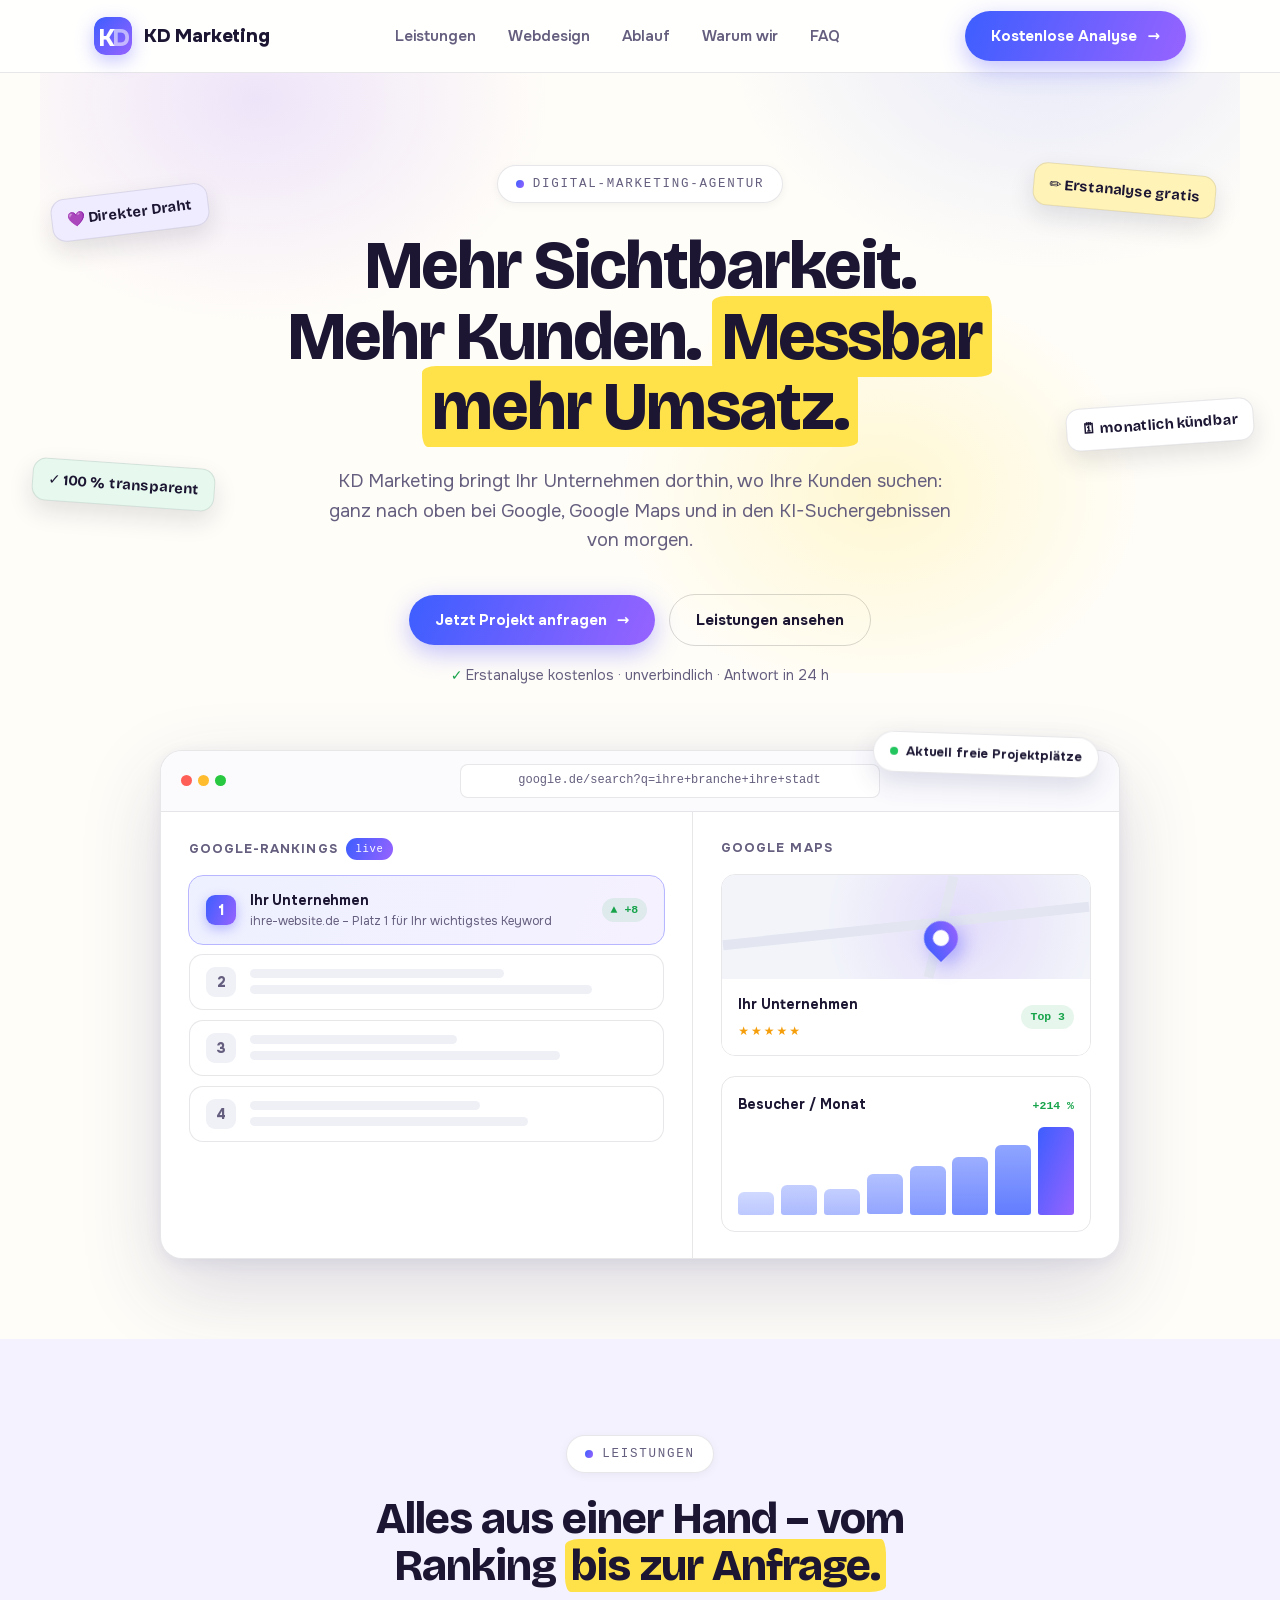
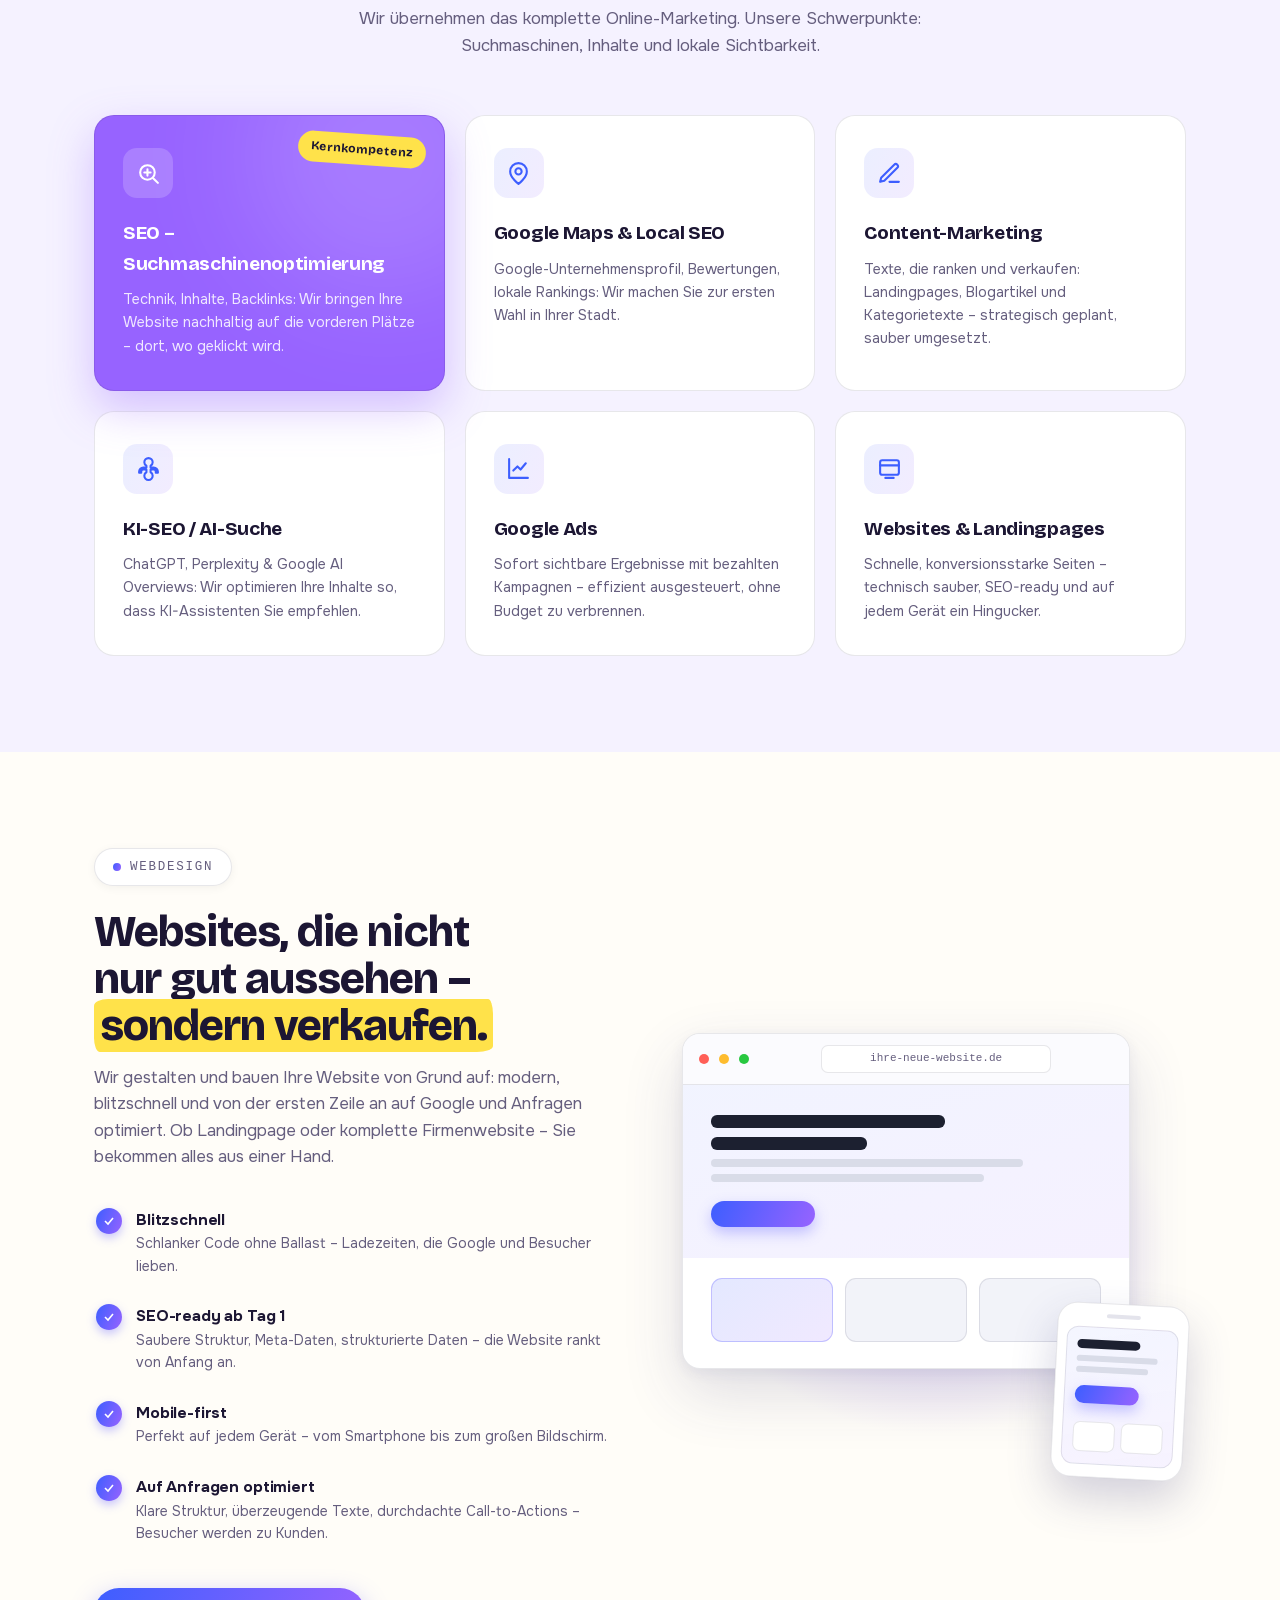
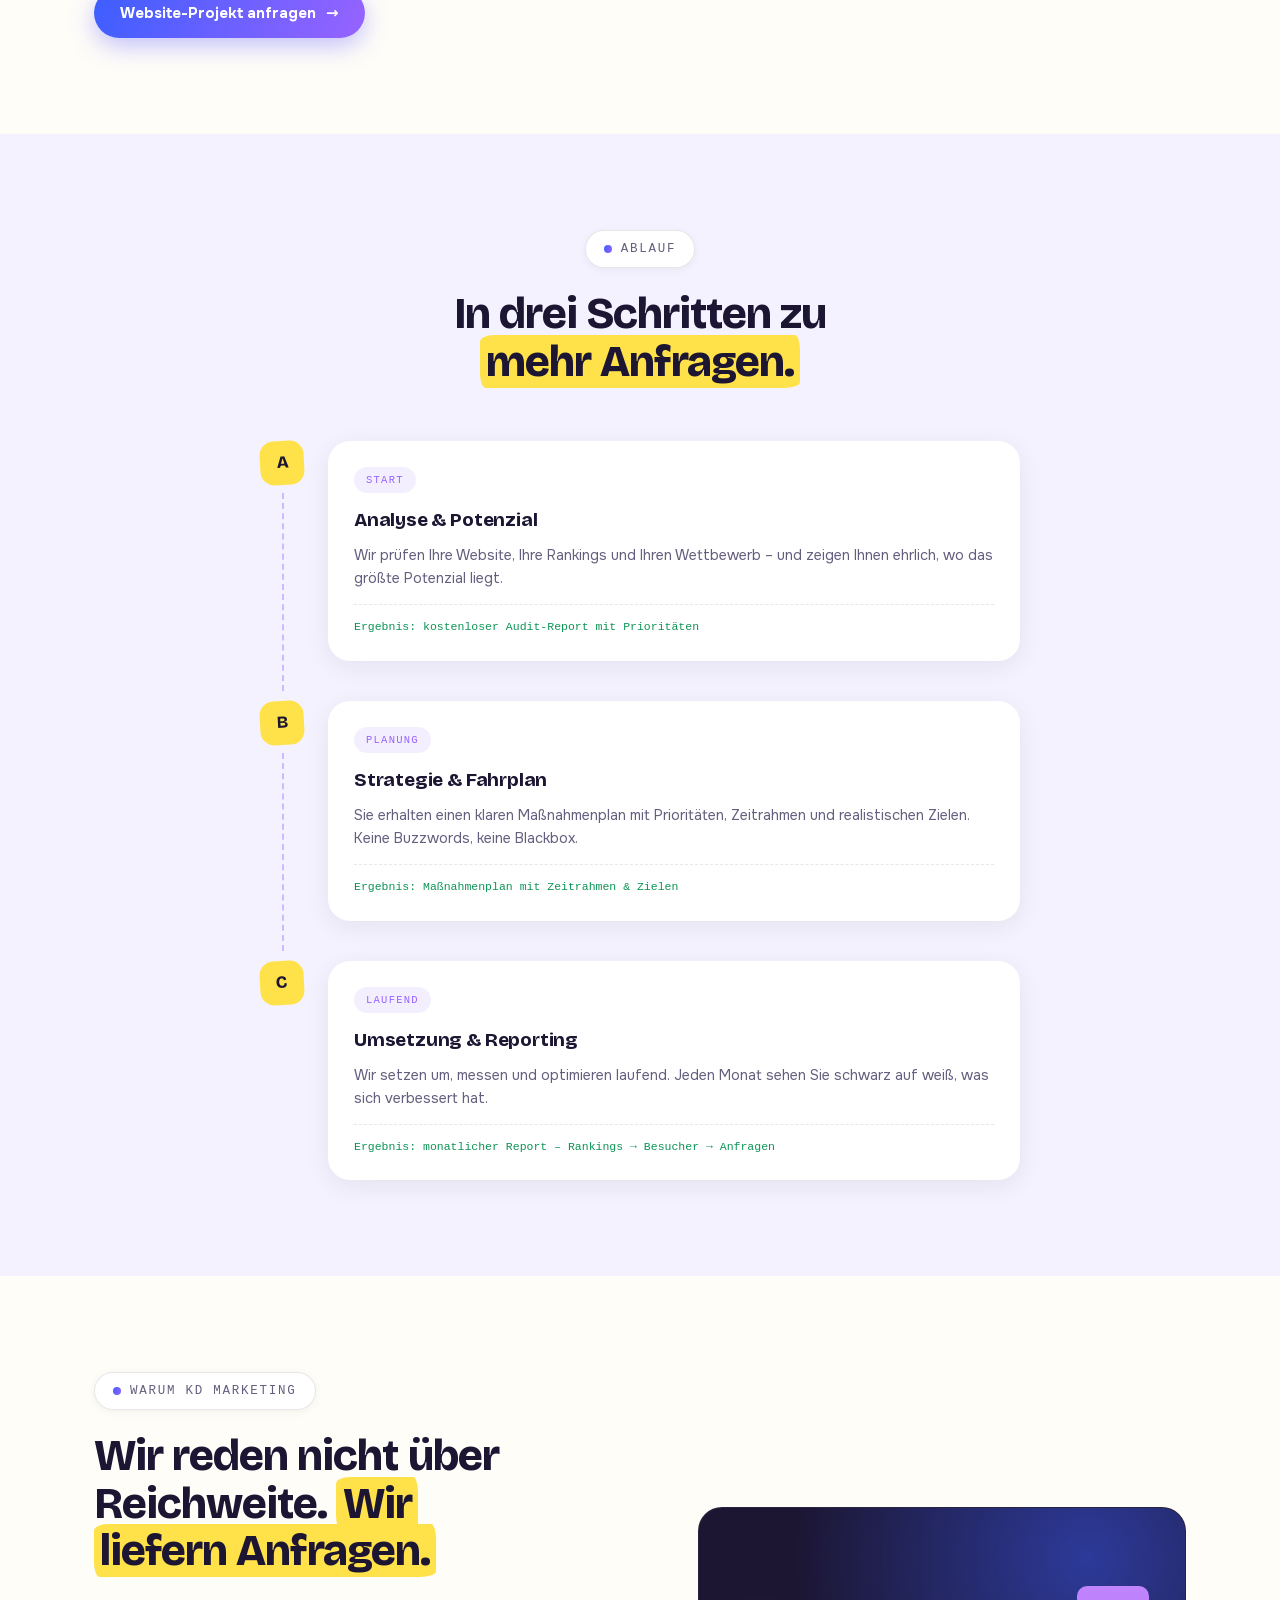
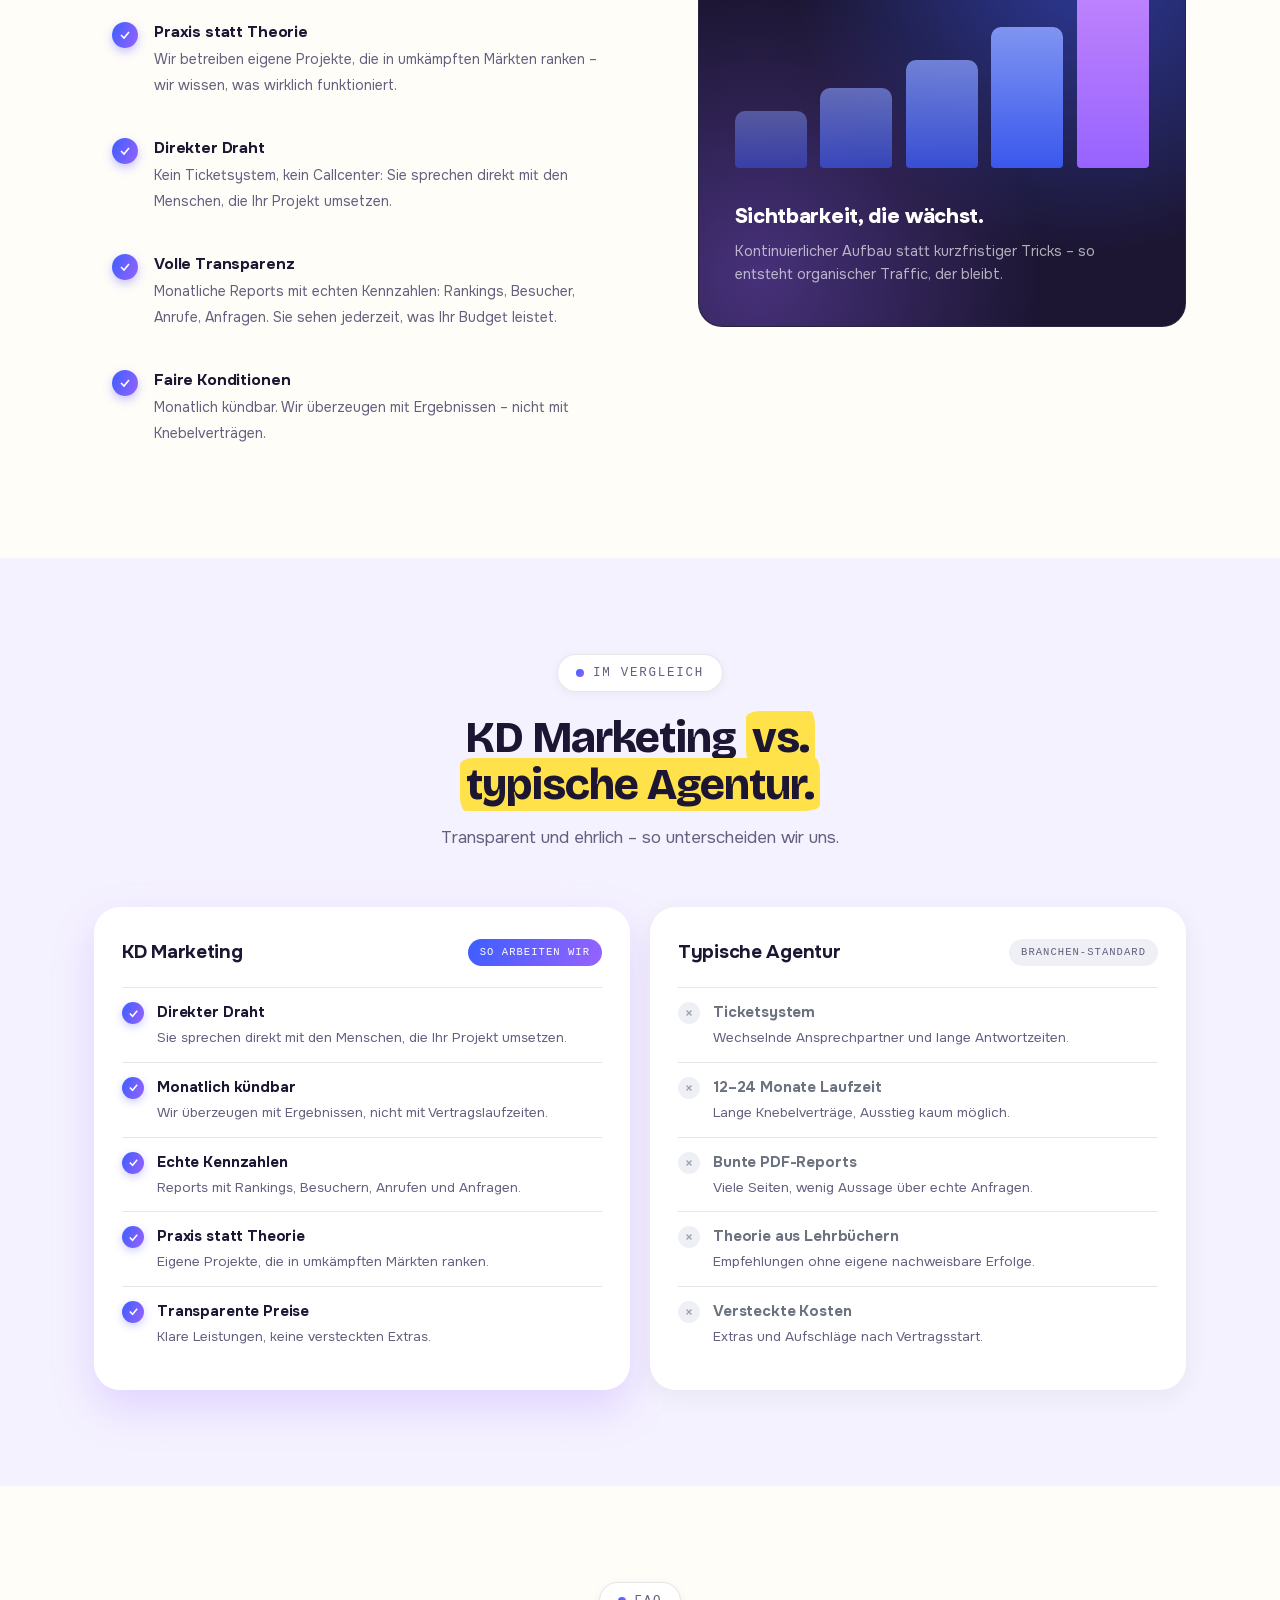
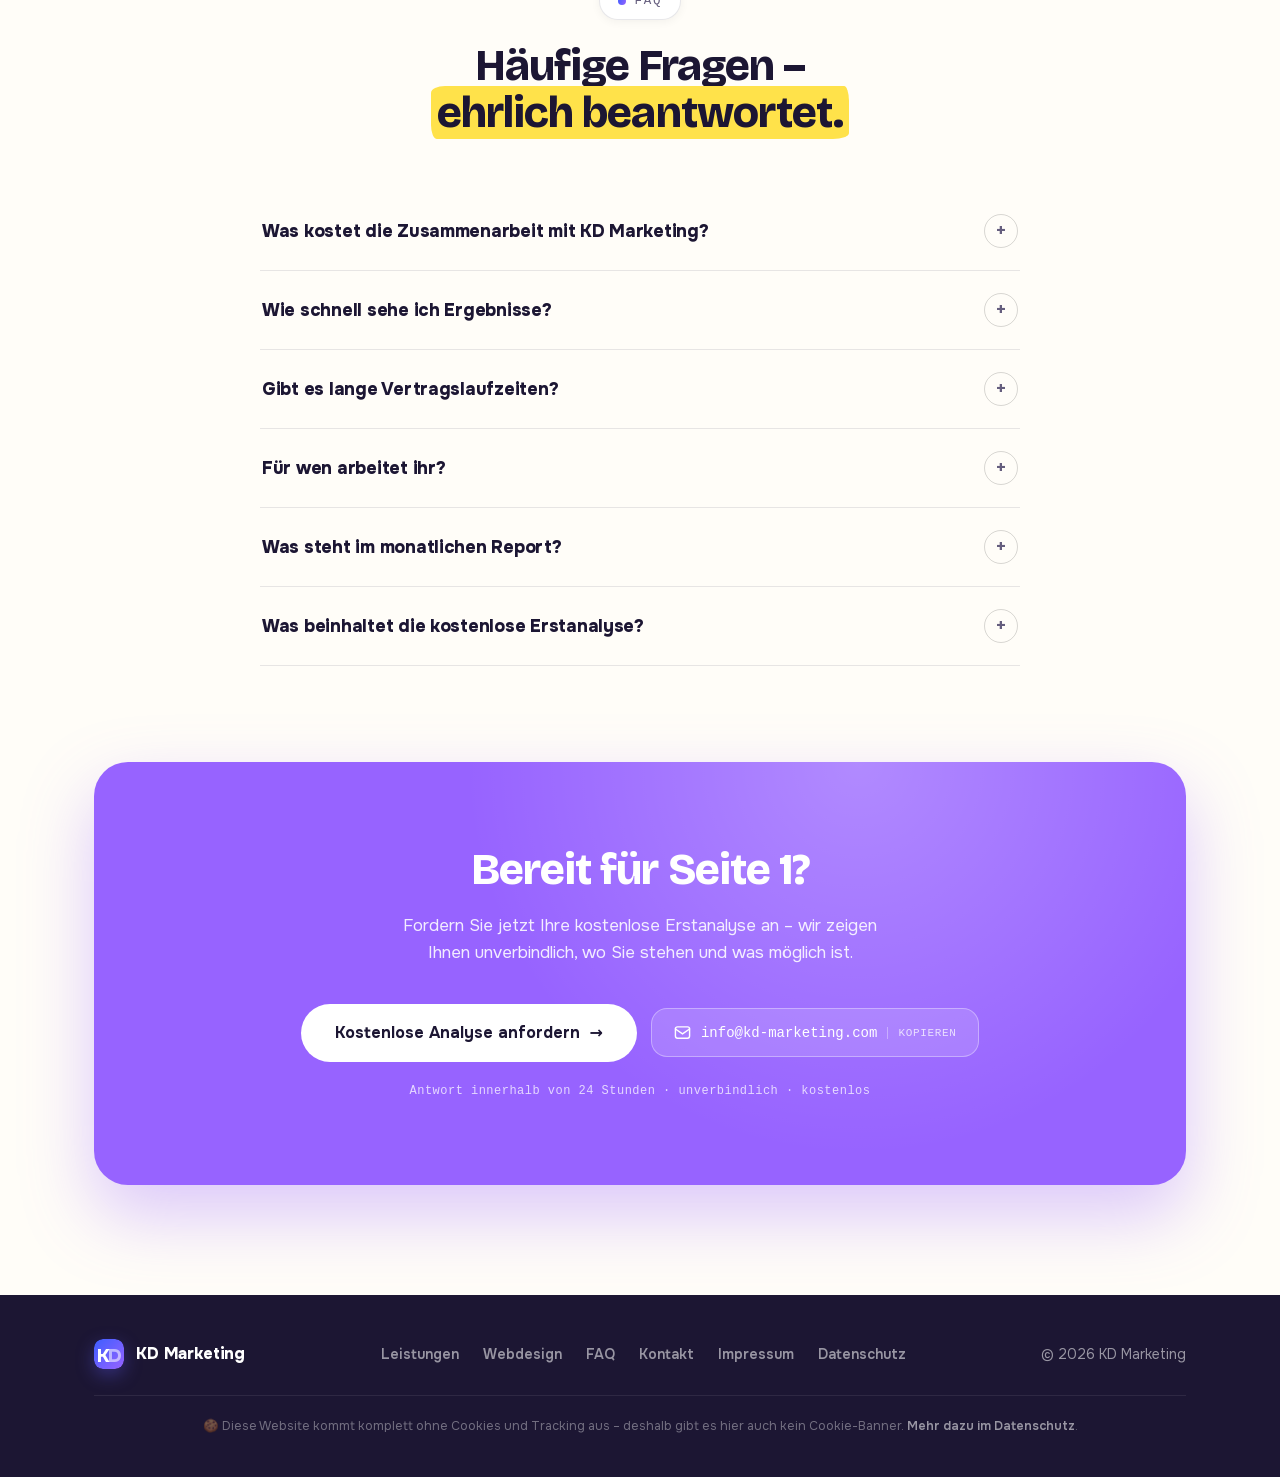
==== commit 0556460b: "Restyle Variante B (Branch): Marker & Sticker - Signatur: gelber Textmarker auf Schlüsselwörtern (or" ====
--- a/index.html
+++ b/index.html
@@ -30,17 +30,19 @@
 </script>
 <style>
 :root{
-  --ink:#0e0e0e;
-  --ink-soft:#5b616e;
-  --paper:#ffffff;
-  --paper-soft:#f7f8fc;
-  --line:rgba(14,14,14,.09);
+  --ink:#1c1633;
+  --ink-soft:#655e7e;
+  --paper:#fffdf8;
+  --paper-soft:#f5f2ff;
+  --line:rgba(28,22,51,.1);
   --blue:#3d5eff;
   --violet:#9763ff;
+  --marker:#ffe24a;
+  --display:'Bricolage Grotesque','Onest',system-ui,sans-serif;
   --grad:linear-gradient(112deg,#3d5eff 0%,#9763ff 100%);
   --grad-text:linear-gradient(135deg,#5975ff,#c084fc 55%,#9763ff);
-  --dark:#0e0e0e;
-  --dark-card:#17171c;
+  --dark:#1c1633;
+  --dark-card:#282148;
   --dark-line:rgba(255,255,255,.09);
   --radius:20px;
   --font:'Onest',system-ui,sans-serif;
@@ -90,7 +92,7 @@
   display:inline-flex;align-items:center;justify-content:center;gap:10px;
   background:var(--ink);color:#fff;
   font-weight:700;font-size:15px;font-family:var(--font);
-  padding:13px 26px;border-radius:14px;
+  padding:13px 26px;border-radius:999px;
   transition:transform .2s,box-shadow .2s,filter .2s;
 }
 .btn:hover{transform:translateY(-2px);box-shadow:0 10px 24px rgba(14,14,14,.22)}
@@ -121,19 +123,37 @@
 /* ---------- hero ---------- */
 .hero{position:relative;overflow:hidden;padding:92px 0 80px;text-align:center}
 .hero-glow{
-  position:absolute;left:50%;top:-260px;transform:translateX(-50%);
-  width:1100px;height:800px;pointer-events:none;
-  background:radial-gradient(closest-side,rgba(89,117,255,.28),rgba(151,99,255,.14) 50%,rgba(255,255,255,0) 80%);
-}
+  position:absolute;left:50%;top:-220px;transform:translateX(-50%);
+  width:1200px;height:820px;pointer-events:none;
+  background:
+    radial-gradient(420px 320px at 18% 30%,rgba(151,99,255,.16),transparent 70%),
+    radial-gradient(460px 340px at 84% 22%,rgba(61,94,255,.13),transparent 70%),
+    radial-gradient(380px 300px at 70% 78%,rgba(255,226,74,.22),transparent 70%);
+}
+.stick{
+  position:absolute;z-index:3;
+  font-family:var(--display);font-weight:700;font-size:14.5px;letter-spacing:-.01em;
+  background:#fff;border:1.5px solid var(--line);border-radius:14px;
+  padding:9px 15px;box-shadow:0 10px 24px rgba(28,22,51,.12);
+  pointer-events:none;
+}
+.stick.s1{top:118px;left:4%;transform:rotate(-7deg);background:#f0ecff}
+.stick.s2{top:96px;right:5%;transform:rotate(5deg);background:#fff3b8}
+.stick.s3{top:330px;right:2%;transform:rotate(-4deg)}
+.stick.s4{top:390px;left:2.5%;transform:rotate(4deg);background:#e7f9ee}
+@media(max-width:1100px){.stick{display:none}}
 .hero .wrap{position:relative}
 h1{
-  font-weight:800;font-size:clamp(38px,5.8vw,66px);
-  line-height:1.08;letter-spacing:-.03em;
-  max-width:900px;margin:28px auto 0;
-}
-h1 .hl{
-  background:var(--grad-text);
-  -webkit-background-clip:text;background-clip:text;color:transparent;
+  font-family:var(--display);
+  font-weight:780;font-size:clamp(38px,5.6vw,68px);
+  line-height:1.04;letter-spacing:-.028em;
+  max-width:880px;margin:28px auto 0;
+}
+.hl{
+  position:relative;
+  background:var(--marker);
+  border-radius:14px 5px 16px 6px/7px 15px 6px 14px;
+  padding:0 .14em;box-decoration-break:clone;-webkit-box-decoration-break:clone;
 }
 .hero p.lead{
   margin:24px auto 38px;font-size:18.5px;color:var(--ink-soft);max-width:640px;
@@ -254,26 +274,22 @@
 section{padding:96px 0}
 .sec-head{max-width:680px;margin:0 auto 56px;text-align:center}
 h2{
-  font-weight:800;
-  font-size:clamp(30px,4vw,44px);line-height:1.12;letter-spacing:-.025em;
+  font-family:var(--display);
+  font-weight:760;
+  font-size:clamp(29px,3.9vw,44px);line-height:1.07;letter-spacing:-.022em;
   margin-top:22px;
 }
-h2 .hl{background:var(--grad-text);-webkit-background-clip:text;background-clip:text;color:transparent}
 .sec-head p{margin-top:16px;color:var(--ink-soft);font-size:17px}
 
 /* ---------- services ---------- */
-#leistungen{background:var(--paper-soft);border-top:1px solid var(--line);border-bottom:1px solid var(--line)}
+#leistungen{background:var(--paper-soft)}
 .grid{display:grid;grid-template-columns:repeat(3,1fr);gap:20px}
 .card{
   background:#fff;border:1px solid var(--line);border-radius:var(--radius);
   padding:32px 28px;
   transition:transform .25s,box-shadow .25s,border-color .25s;
 }
-.card:hover{
-  transform:translateY(-6px);
-  box-shadow:0 18px 44px rgba(56,56,120,.12);
-  border-color:rgba(97,94,255,.35);
-}
+.card:hover{transform:translateY(-6px) rotate(-.6deg);box-shadow:0 22px 48px rgba(28,22,51,.13)}
 .card .icon{
   width:50px;height:50px;border-radius:14px;margin-bottom:20px;
   display:grid;place-items:center;
@@ -281,13 +297,13 @@
   color:var(--blue);
 }
 .card .icon svg{width:25px;height:25px}
-.card h3{font-size:18.5px;font-weight:800;margin-bottom:9px;letter-spacing:-.015em}
+.card h3{font-family:var(--display);font-size:19px;font-weight:740;margin-bottom:9px;letter-spacing:-.015em}
 .card p{font-size:14.5px;color:var(--ink-soft)}
 .card.feature{
-  background:var(--grad);
-  border-color:transparent;color:#fff;
+  background:var(--violet);
+  color:#fff;
   position:relative;overflow:hidden;
-  box-shadow:0 18px 44px rgba(97,94,255,.35);
+  box-shadow:0 18px 44px rgba(151,99,255,.35);
 }
 .card.feature::after{
   content:"";position:absolute;width:280px;height:280px;border-radius:50%;
@@ -296,9 +312,10 @@
 .card.feature .icon{background:rgba(255,255,255,.18);color:#fff}
 .card.feature p{color:rgba(255,255,255,.85)}
 .card.feature .tag{
-  position:absolute;top:20px;right:20px;z-index:1;
-  font-family:var(--mono);font-size:10.5px;font-weight:500;letter-spacing:.1em;text-transform:uppercase;
-  background:#fff;color:var(--blue);padding:5px 12px;border-radius:999px;
+  position:absolute;top:18px;right:18px;z-index:1;
+  font-family:var(--display);font-size:12px;font-weight:700;
+  background:var(--marker);color:var(--ink);padding:6px 13px;border-radius:999px;
+  transform:rotate(4deg);
 }
 
 /* ---------- webdesign ---------- */
@@ -347,39 +364,40 @@
 .wd-mini i{flex:1;height:30px;border-radius:7px;background:#fff;border:1px solid var(--line)}
 
 /* ---------- process (dark) ---------- */
-.process{background:var(--dark);color:#fff}
-.process .eyebrow{background:rgba(255,255,255,.04);border-color:var(--dark-line);color:rgba(255,255,255,.6)}
-.process .sec-head p{color:rgba(255,255,255,.6)}
+.process{background:var(--paper-soft)}
+
+
 .steps{max-width:760px;margin:0 auto;display:flex;flex-direction:column;gap:0}
 .step{
   position:relative;display:flex;gap:24px;padding:0 0 40px;
 }
 .step:last-child{padding-bottom:0}
 .step-marker{
-  flex:0 0 44px;width:44px;height:44px;border-radius:13px;
+  flex:0 0 44px;width:44px;height:44px;border-radius:14px;
   display:grid;place-items:center;
-  font-family:var(--mono);font-weight:600;font-size:15px;
-  background:linear-gradient(112deg,rgba(61,94,255,.2),rgba(151,99,255,.2));
-  border:1px solid rgba(151,99,255,.4);color:#c084fc;
+  font-family:var(--display);font-weight:750;font-size:17px;
+  background:var(--marker);color:var(--ink);
+  transform:rotate(-3deg);
 }
 .step:not(:last-child) .step-line{
-  position:absolute;left:21.5px;top:52px;bottom:10px;width:1.5px;
-  background:linear-gradient(180deg,rgba(151,99,255,.5),rgba(151,99,255,.08));
+  position:absolute;left:21.5px;top:52px;bottom:10px;width:0;
+  border-left:2.5px dashed rgba(151,99,255,.4);
 }
 .step-card{
-  flex:1;background:var(--dark-card);border:1px solid var(--dark-line);
-  border-radius:16px;padding:24px 26px;
+  flex:1;background:#fff;border:none;
+  border-radius:22px;padding:24px 26px;
+  box-shadow:0 6px 26px rgba(28,22,51,.07);
 }
 .step-card .stag{
   display:inline-block;font-family:var(--mono);font-size:10.5px;letter-spacing:.12em;text-transform:uppercase;
-  color:#c084fc;background:rgba(151,99,255,.12);border:1px solid rgba(151,99,255,.28);
-  border-radius:999px;padding:4px 11px;margin-bottom:12px;
-}
-.step-card h3{font-size:18px;font-weight:800;margin-bottom:8px;letter-spacing:-.01em}
-.step-card p{font-size:14.5px;color:rgba(255,255,255,.62)}
+  color:var(--violet);background:rgba(151,99,255,.1);
+  border-radius:999px;padding:5px 12px;margin-bottom:12px;
+}
+.step-card h3{font-family:var(--display);font-size:19px;font-weight:740;margin-bottom:8px;letter-spacing:-.01em}
+.step-card p{font-size:14.5px;color:var(--ink-soft)}
 .step-card .foot{
-  margin-top:14px;padding-top:13px;border-top:1px solid var(--dark-line);
-  font-family:var(--mono);font-size:11.5px;color:#7ee2a0;
+  margin-top:14px;padding-top:13px;border-top:1.5px dashed var(--line);
+  font-family:var(--mono);font-size:11.5px;color:#0d9455;
 }
 
 /* ---------- why ---------- */
@@ -438,10 +456,10 @@
 @keyframes availpulse{0%{box-shadow:0 0 0 0 rgba(34,197,94,.45)}70%{box-shadow:0 0 0 9px rgba(34,197,94,0)}100%{box-shadow:0 0 0 0 rgba(34,197,94,0)}}
 
 /* ---------- vergleich (wir vs. andere) ---------- */
-#vergleich{background:var(--paper-soft);border-top:1px solid var(--line);border-bottom:1px solid var(--line)}
+#vergleich{background:var(--paper-soft)}
 .vs-grid{display:grid;grid-template-columns:1fr 1fr;gap:20px;align-items:stretch}
-.vs-card{background:#fff;border:1px solid var(--line);border-radius:var(--radius);padding:30px 28px;position:relative}
-.vs-card.win{border:2px solid transparent;background:linear-gradient(#fff,#fff) padding-box,var(--grad) border-box;box-shadow:0 18px 44px rgba(97,94,255,.14)}
+.vs-card{background:#fff;border:none;border-radius:26px;padding:30px 28px;position:relative;box-shadow:0 6px 26px rgba(28,22,51,.06)}
+.vs-card.win{border:none;box-shadow:0 18px 44px rgba(151,99,255,.22);transform:rotate(-.5deg)}
 .vs-head{display:flex;align-items:center;justify-content:space-between;gap:10px;margin-bottom:20px}
 .vs-head b{font-size:19px;letter-spacing:-.015em}
 .vs-tag{font-family:var(--mono);font-size:10.5px;font-weight:500;letter-spacing:.1em;text-transform:uppercase;border-radius:999px;padding:5px 12px;white-space:nowrap}
@@ -478,18 +496,19 @@
 /* ---------- cta ---------- */
 .cta-band{padding:0 0 110px}
 .cta-inner{
-  position:relative;overflow:hidden;border-radius:28px;
-  background:var(--grad);
+  position:relative;overflow:hidden;border-radius:34px;
+  background:var(--violet);
   color:#fff;text-align:center;padding:84px 32px;
-  box-shadow:0 30px 70px rgba(97,94,255,.35);
-}
+  box-shadow:0 30px 70px rgba(151,99,255,.35);
+}
+.cta-inner .hl{background:var(--marker);color:var(--ink)}
 .cta-inner::before{
   content:"";position:absolute;inset:0;
   background:radial-gradient(circle at 70% 0%,rgba(255,255,255,.25),transparent 45%);
 }
 .cta-inner h2{position:relative;color:#fff;max-width:640px;margin:0 auto}
 .cta-inner p{position:relative;margin:18px auto 38px;max-width:480px;color:rgba(255,255,255,.88);font-size:17px}
-.btn.light{position:relative;background:#fff;color:var(--ink);font-size:16px;padding:16px 34px;border-radius:16px}
+.btn.light{position:relative;background:#fff;color:var(--ink);font-size:16px;padding:16px 34px;border-radius:999px}
 .btn.light:hover{box-shadow:0 12px 30px rgba(0,0,0,.28)}
 .cta-actions{position:relative;display:flex;gap:14px;justify-content:center;align-items:center;flex-wrap:wrap}
 .mail-chip{
@@ -609,6 +628,10 @@
 
 <section class="hero" id="top">
   <div class="hero-glow"></div>
+  <span class="stick s1">💜 Direkter Draht</span>
+  <span class="stick s2">✏️ Erstanalyse gratis</span>
+  <span class="stick s3">🗓 monatlich kündbar</span>
+  <span class="stick s4">✓ 100 % transparent</span>
   <div class="wrap">
     <div class="eyebrow"><span class="dot"></span> Digital-Marketing-Agentur</div>
     <h1>Mehr Sichtbarkeit. Mehr Kunden. <span class="hl">Messbar mehr Umsatz.</span></h1>
--- a/fonts/onest.css
+++ b/fonts/onest.css
@@ -1,3 +1,21 @@
+/* Bricolage Grotesque (variable 500–800) — Display-Schrift, self-hosted */
+@font-face{
+  font-family:'Bricolage Grotesque';
+  font-style:normal;
+  font-weight:500 800;
+  font-display:swap;
+  src:url(/fonts/bricolage-latin-ext.woff2) format('woff2');
+  unicode-range:U+0100-02BA,U+02BD-02C5,U+02C7-02CC,U+02CE-02D7,U+02DD-02FF,U+0304,U+0308,U+0329,U+1D00-1DBF,U+1E00-1E9F,U+1EF2-1EFF,U+2020,U+20A0-20AB,U+20AD-20C0,U+2113,U+2C60-2C7F,U+A720-A7FF;
+}
+@font-face{
+  font-family:'Bricolage Grotesque';
+  font-style:normal;
+  font-weight:500 800;
+  font-display:swap;
+  src:url(/fonts/bricolage-latin.woff2) format('woff2');
+  unicode-range:U+0000-00FF,U+0131,U+0152-0153,U+02BB-02BC,U+02C6,U+02DA,U+02DC,U+0304,U+0308,U+0329,U+2000-206F,U+20AC,U+2122,U+2191,U+2193,U+2212,U+2215,U+FEFF,U+FFFD;
+}
+
 /* Onest (variable, 100–900) — self-hosted, DSGVO-konform (keine Google-Server) */
 @font-face{
   font-family:'Onest';
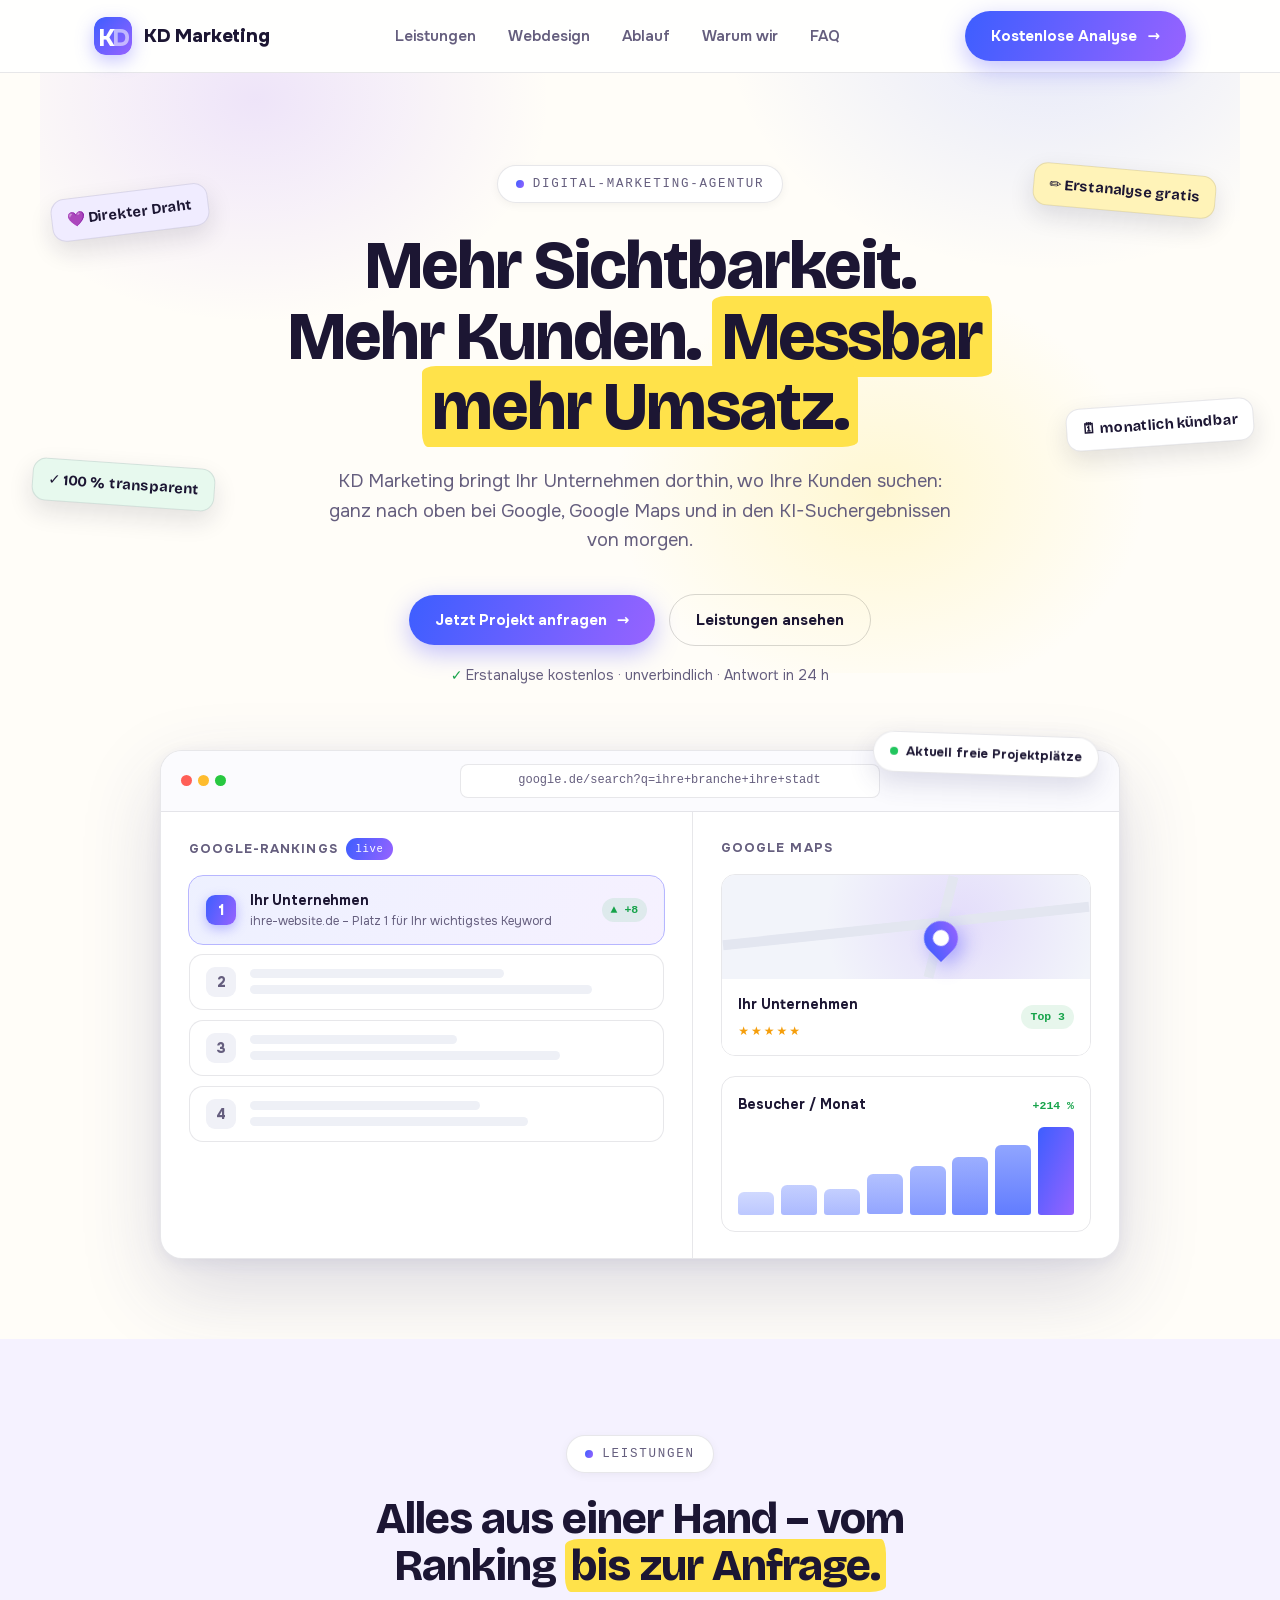
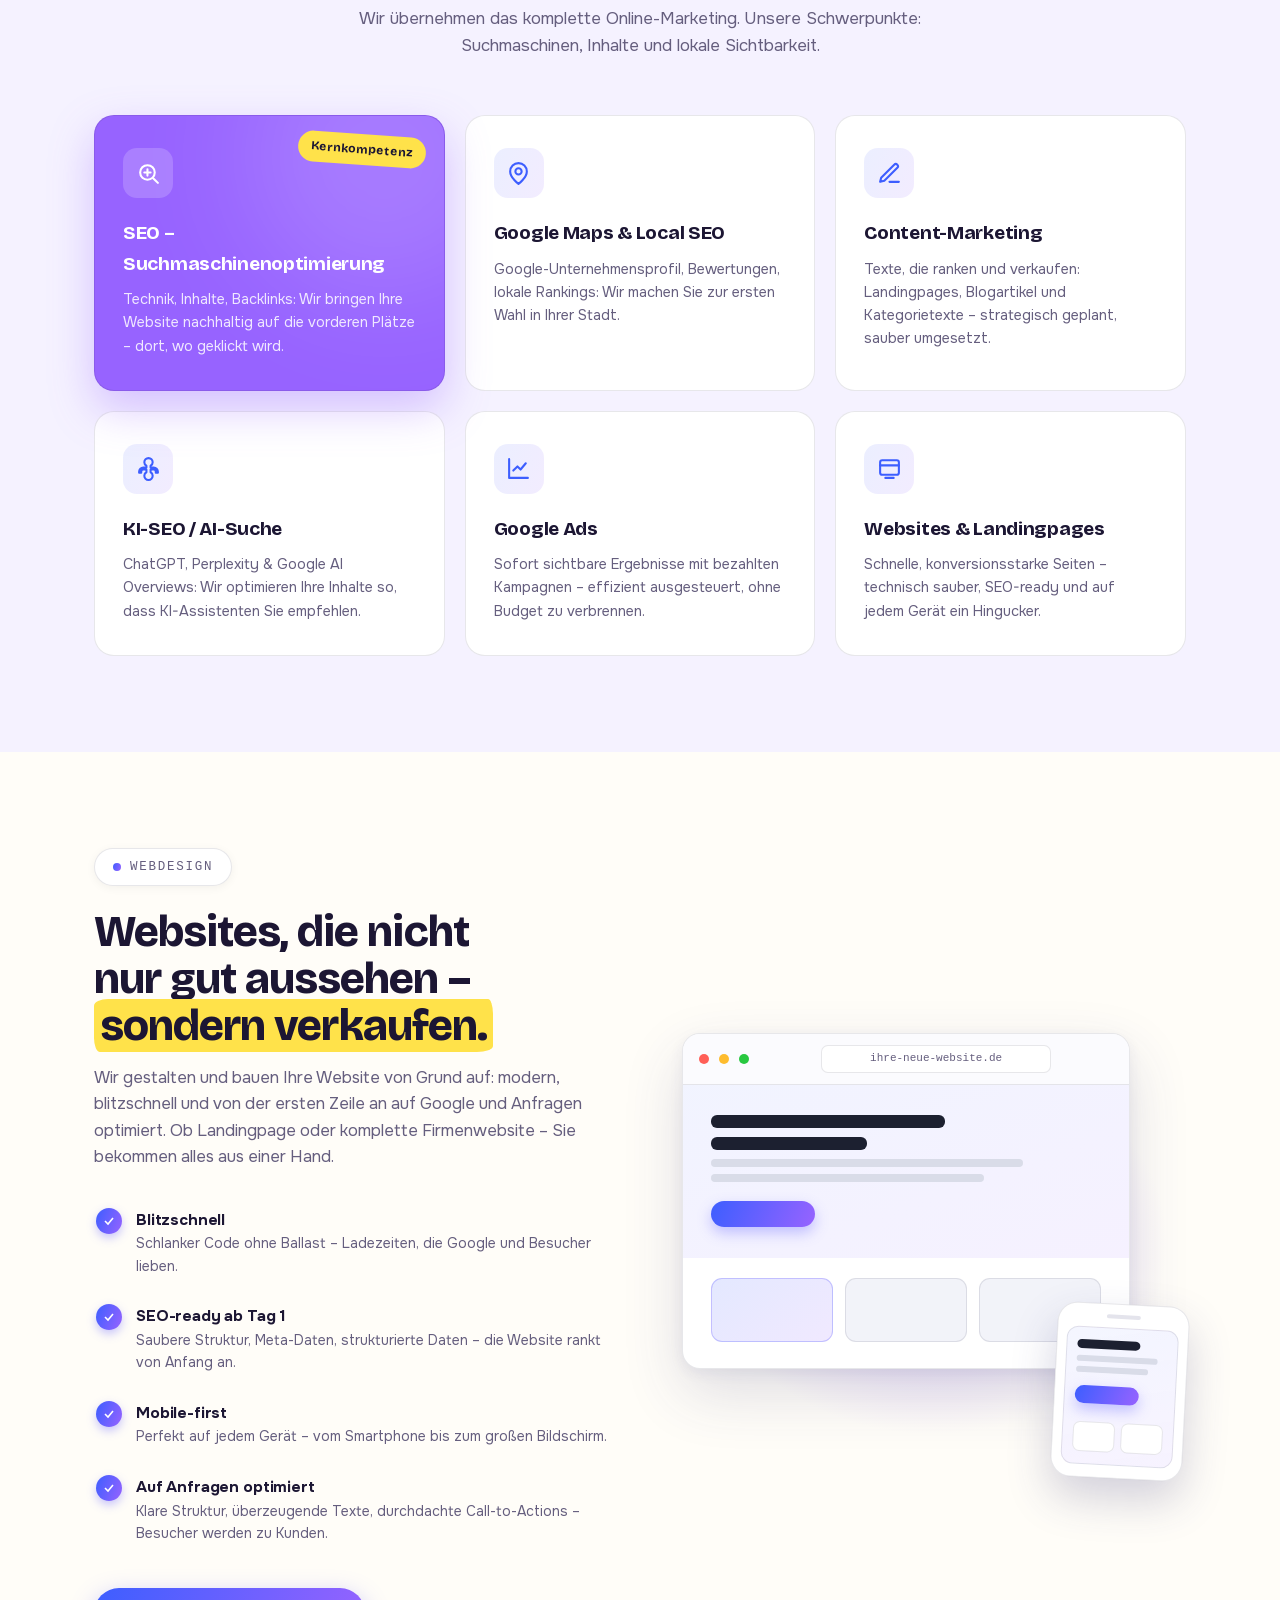
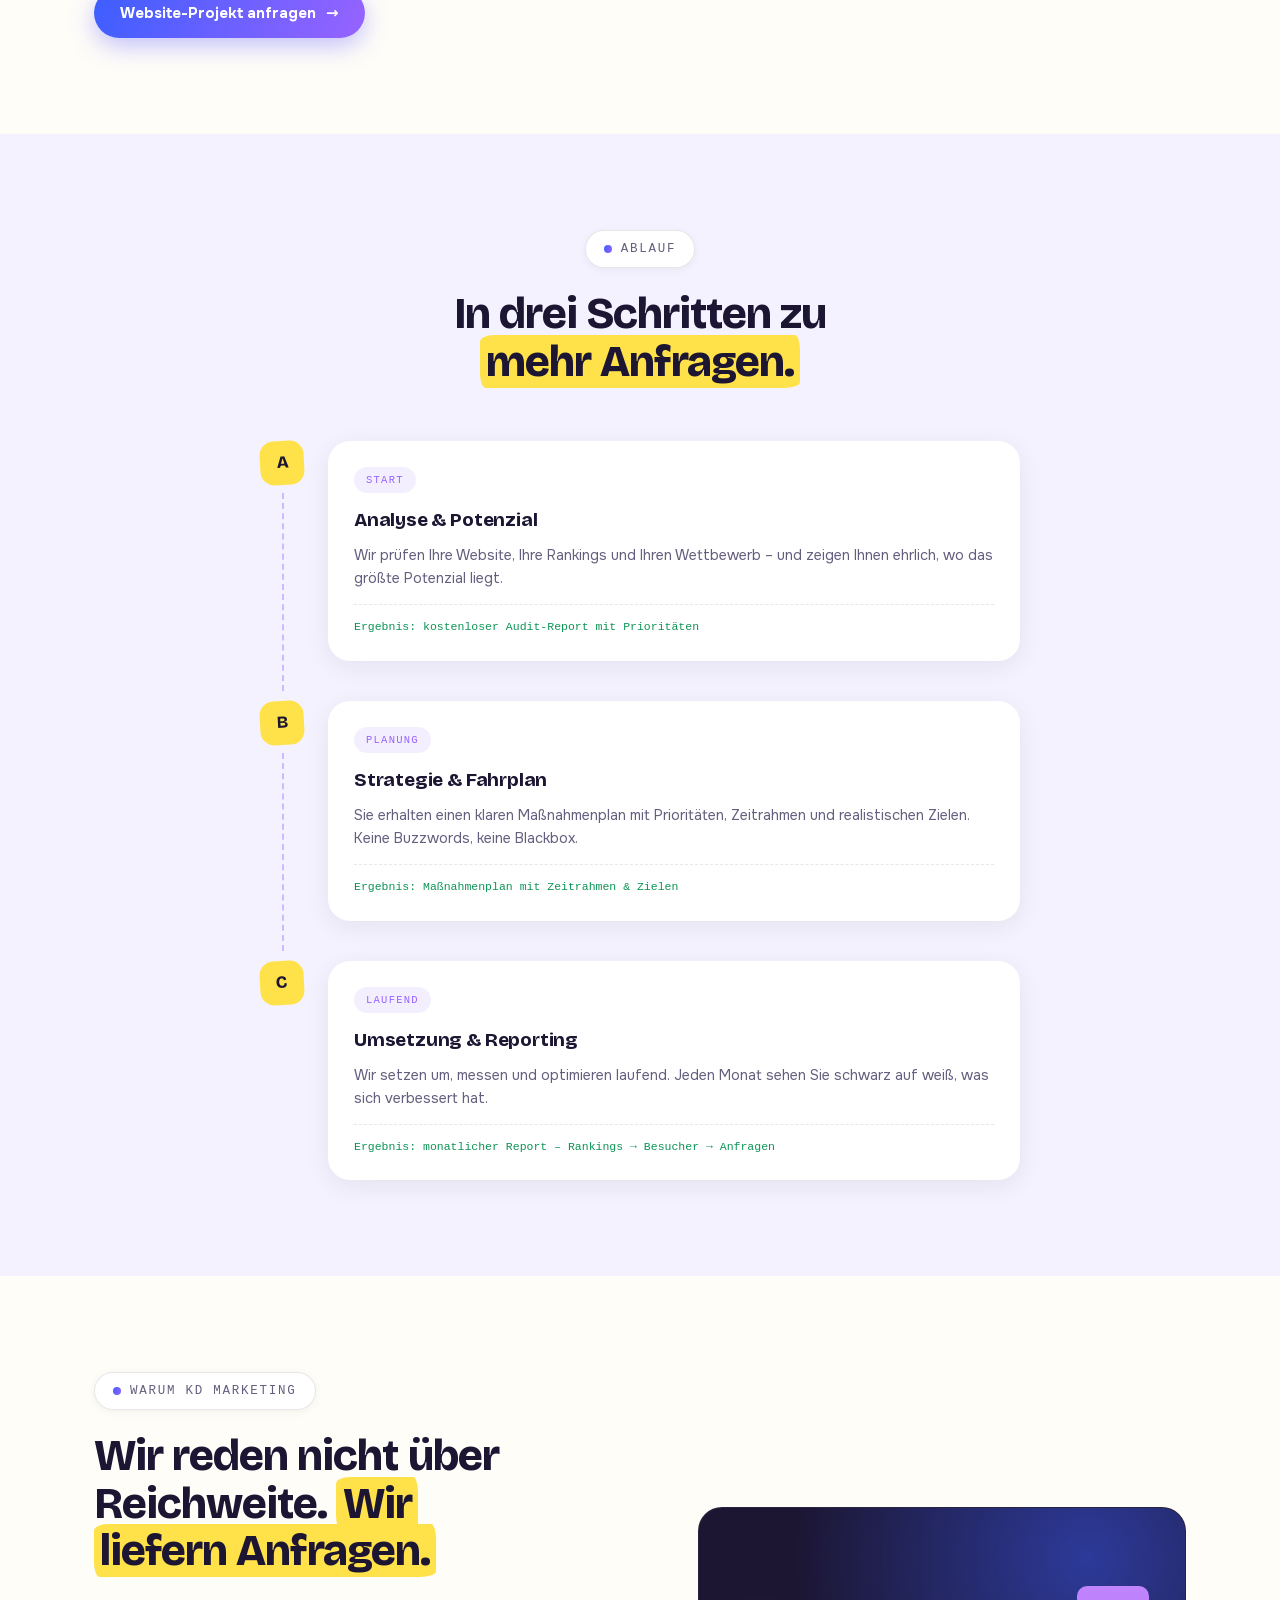
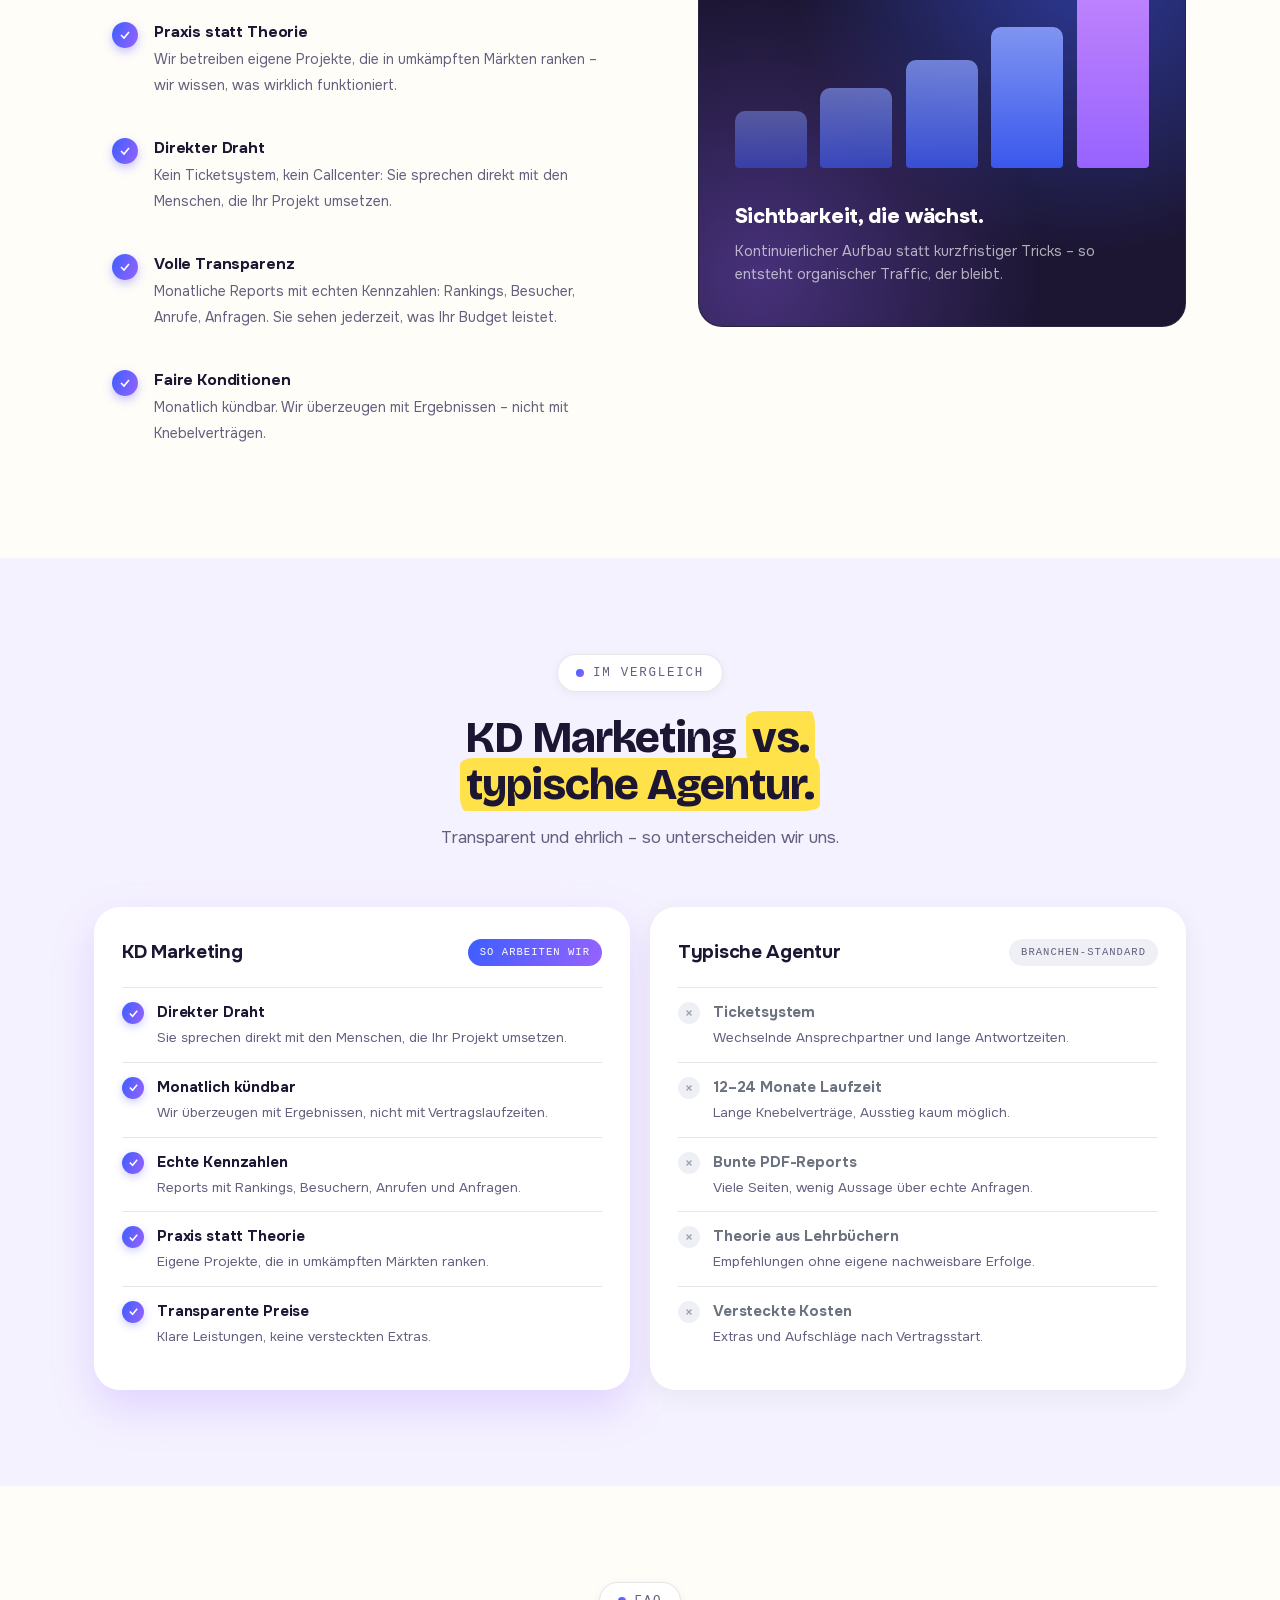
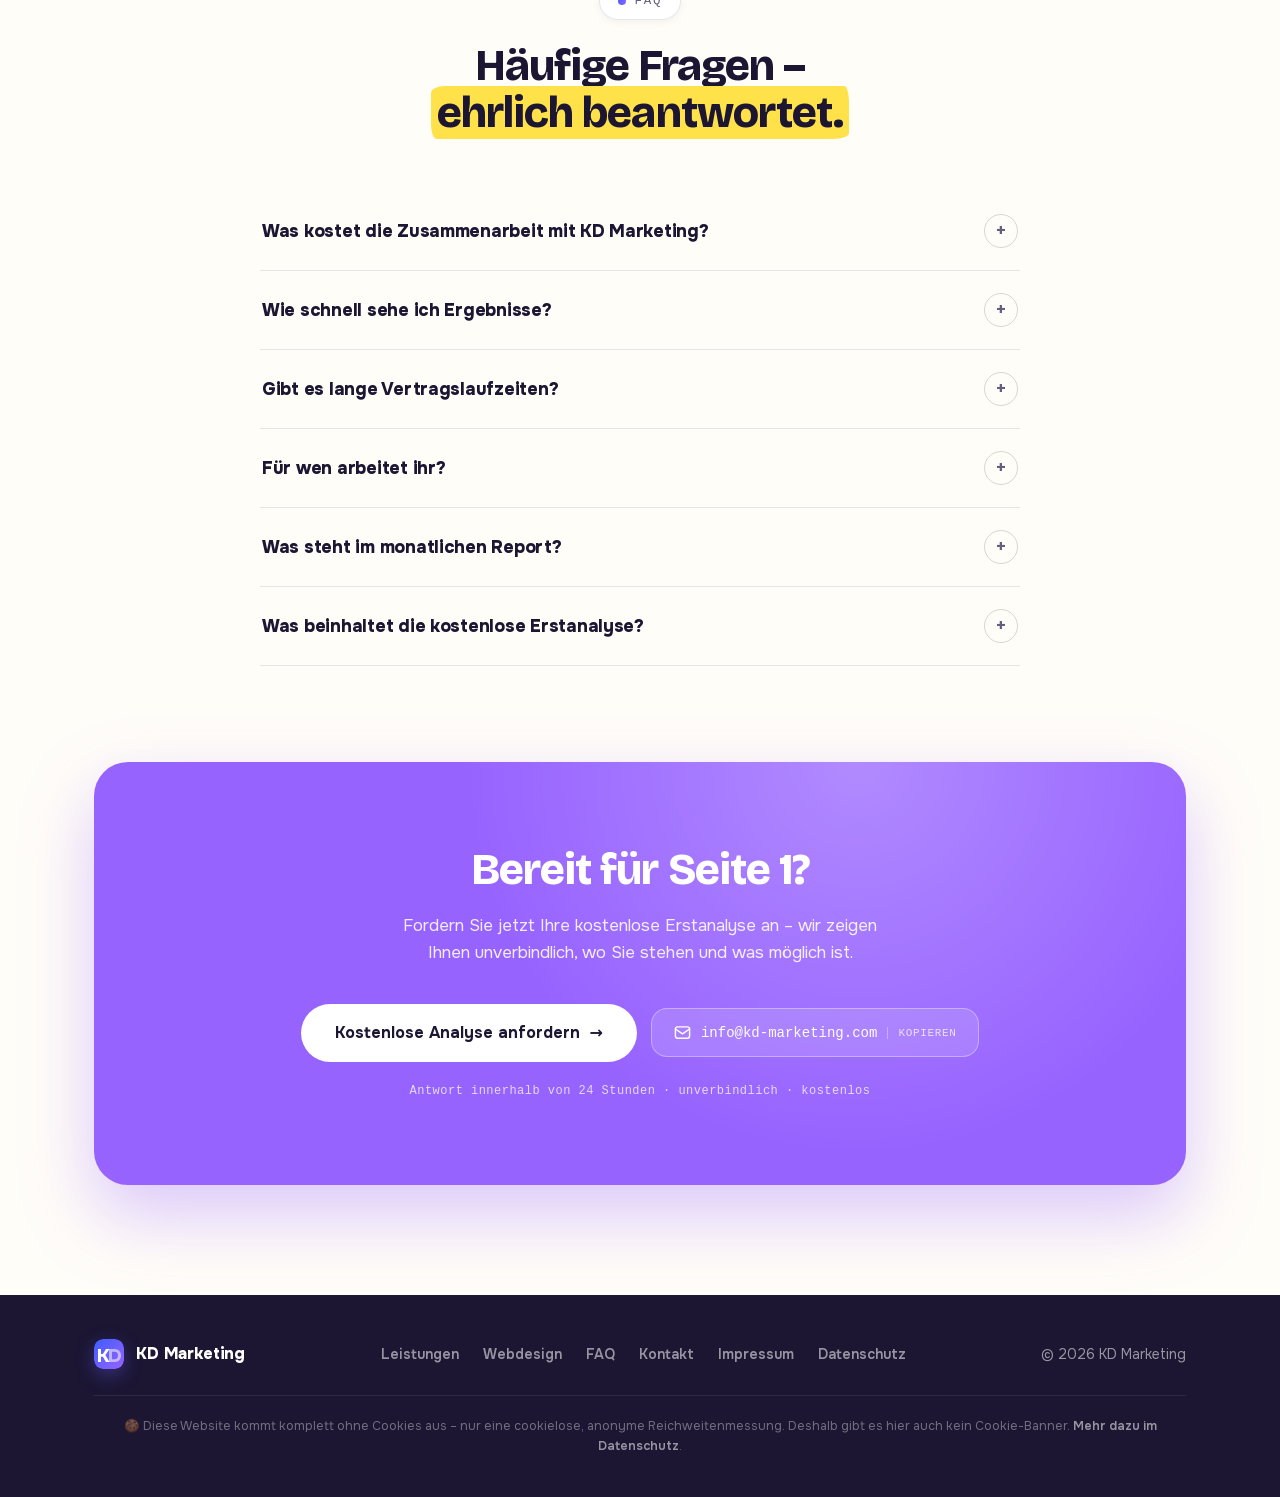
==== commit 70311345: "Cloudflare Web Analytics (cookielos) + Datenschutz-Update - Beacon-Snippet (manuell, Token 807c…) au" ====
--- a/index.html
+++ b/index.html
@@ -952,7 +952,7 @@
     <div>© 2026 KD Marketing</div>
   </div>
   <div class="wrap">
-    <p class="nocookie">🍪 Diese Website kommt komplett ohne Cookies und Tracking aus – deshalb gibt es hier auch kein Cookie-Banner. <a href="/datenschutz/">Mehr dazu im Datenschutz</a>.</p>
+    <p class="nocookie">🍪 Diese Website kommt komplett ohne Cookies aus – nur eine cookielose, anonyme Reichweitenmessung. Deshalb gibt es hier auch kein Cookie-Banner. <a href="/datenschutz/">Mehr dazu im Datenschutz</a>.</p>
   </div>
 </footer>
 
@@ -999,5 +999,6 @@
   setTimeout(sweep,600);
 }
 </script>
+<!-- Cloudflare Web Analytics (cookielos, siehe Datenschutz Ziff. 5) --><script type="module" src="https://static.cloudflareinsights.com/beacon.min.js" data-cf-beacon='{"token": "807c49d5d8184582b12e681dba7c41f8"}'></script>
 </body>
 </html>
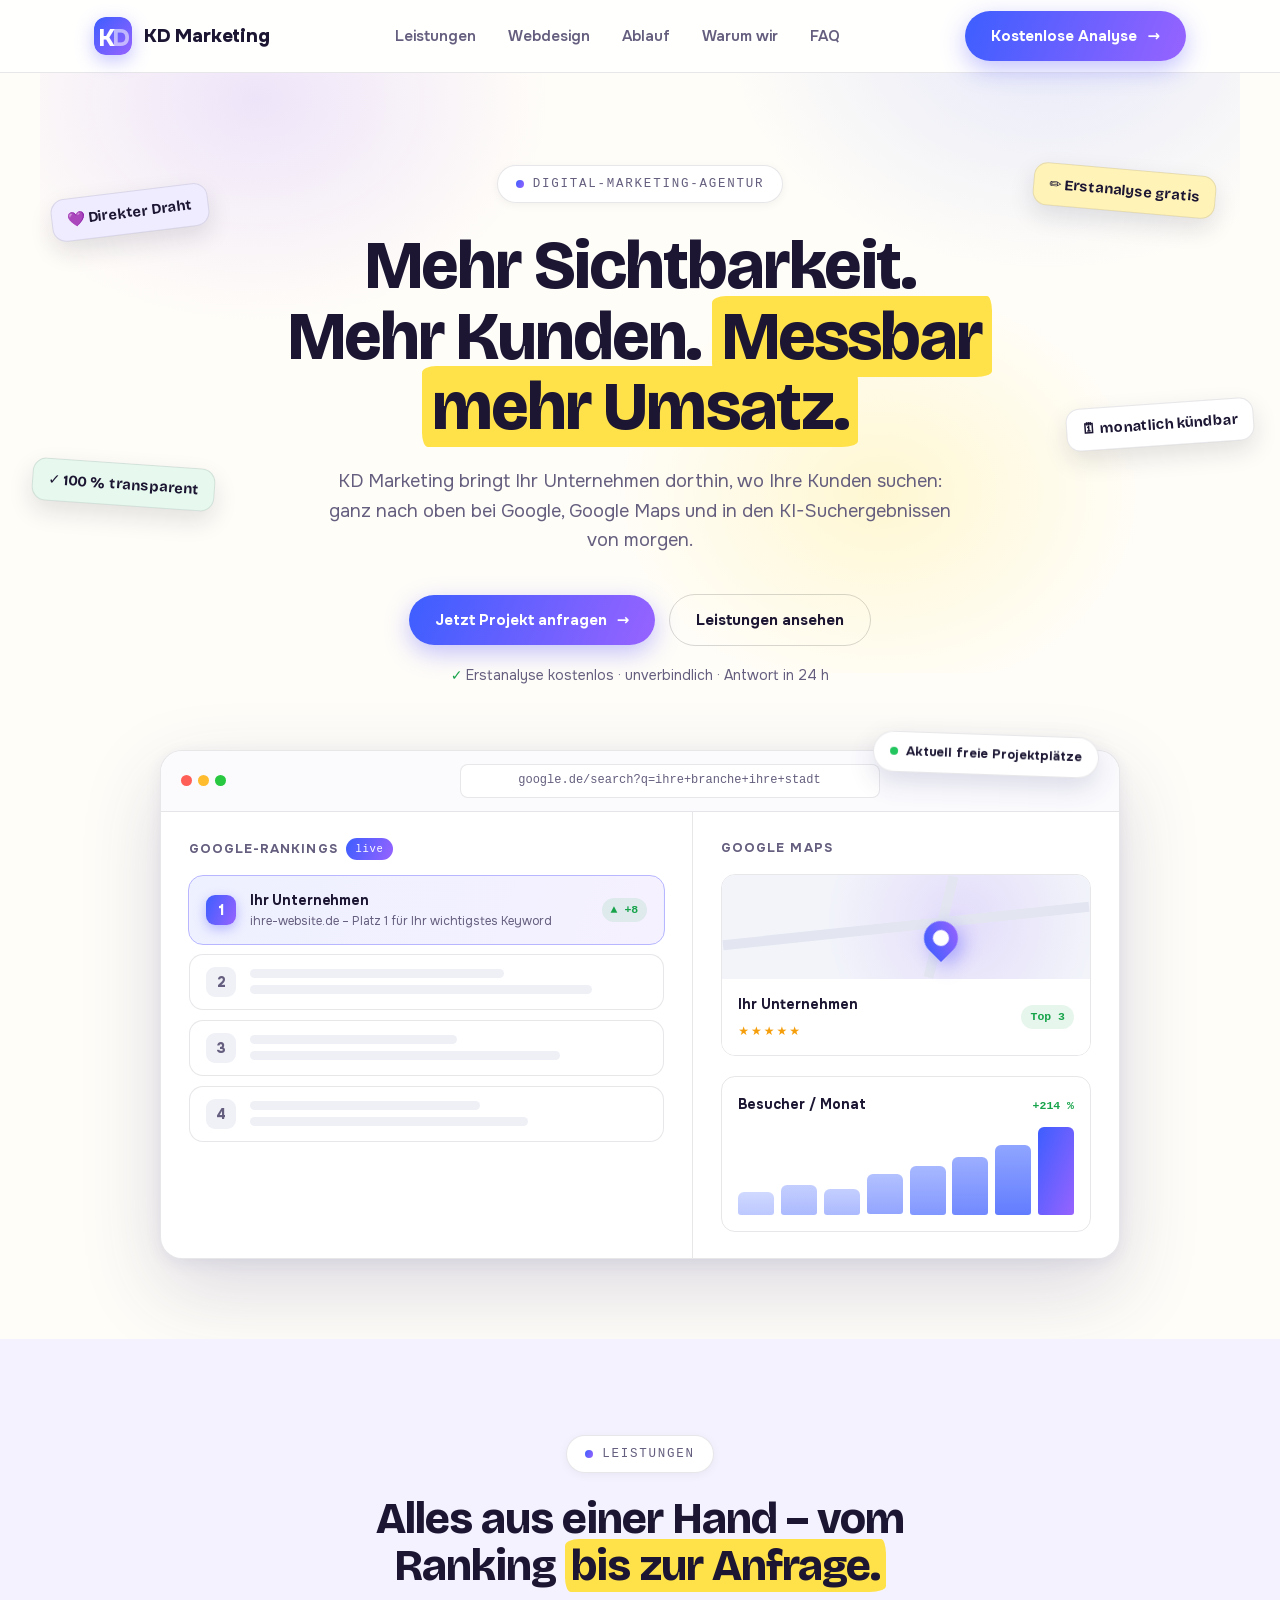
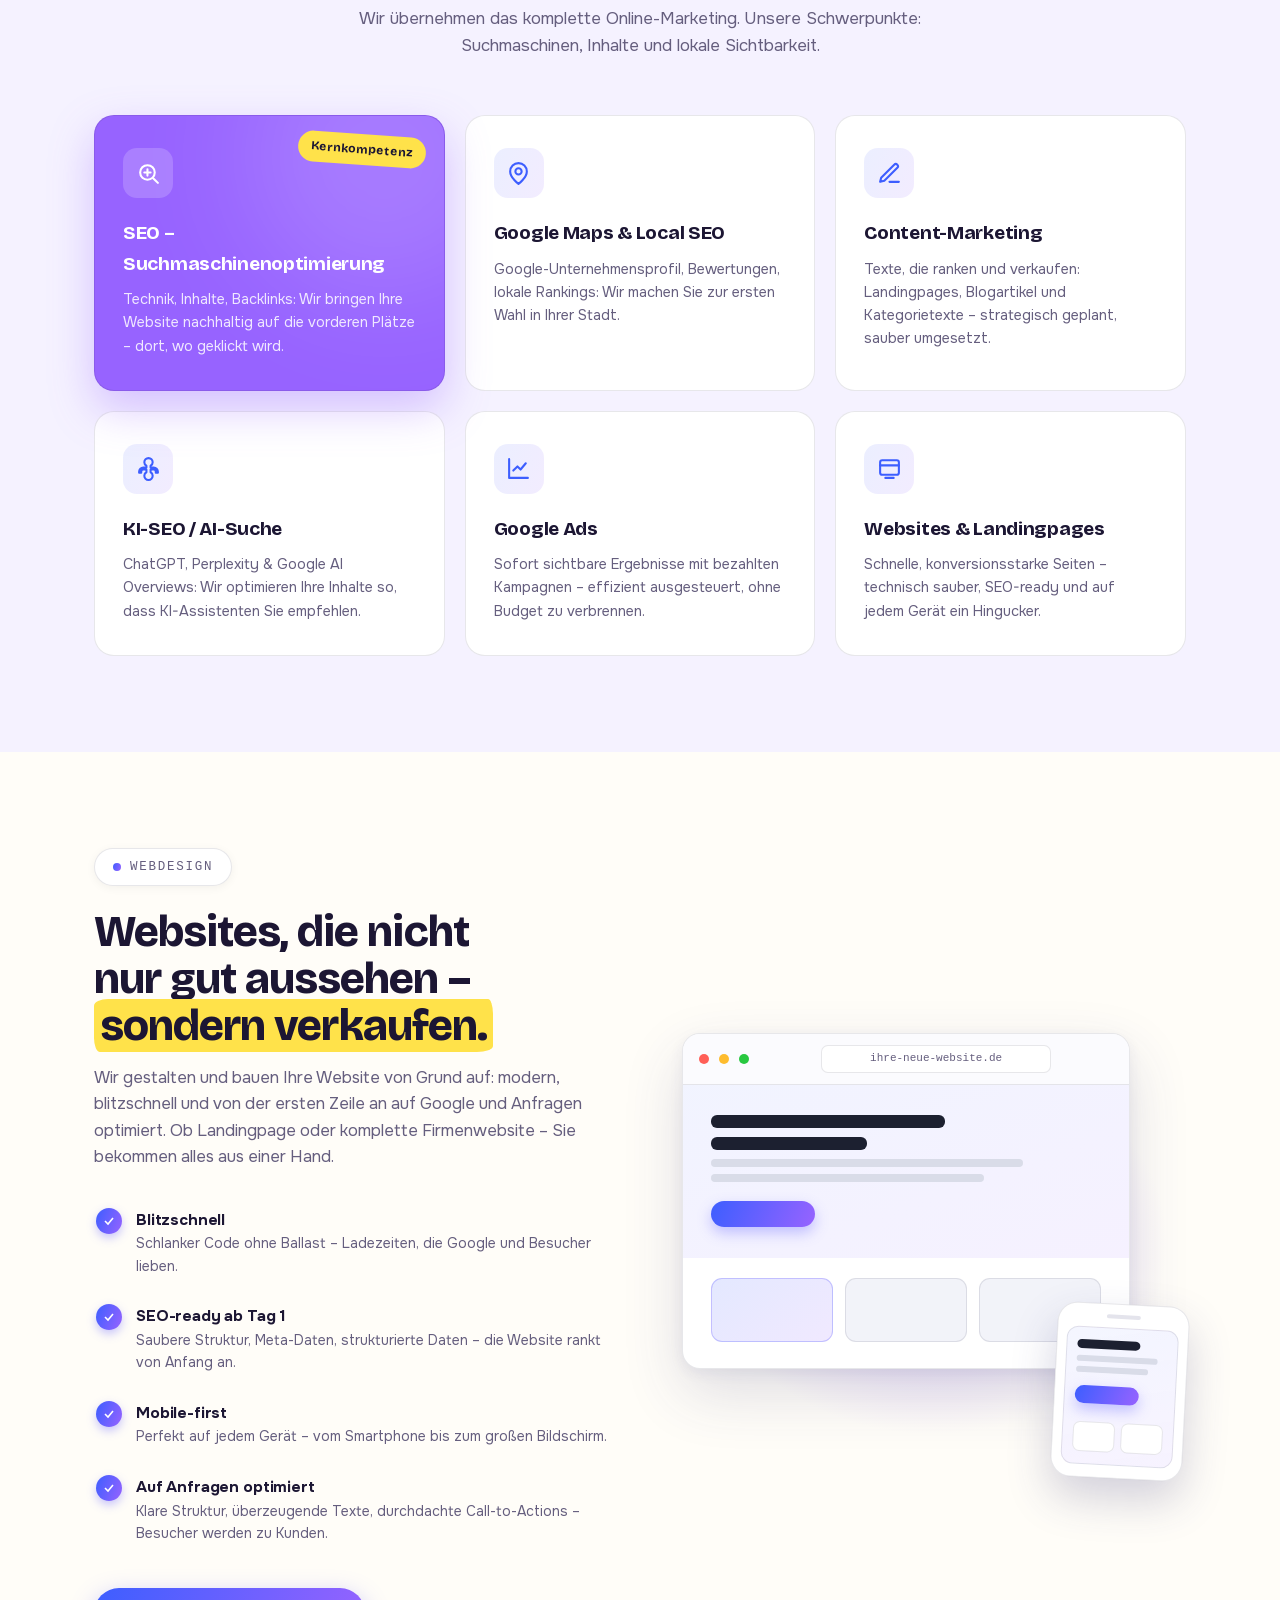
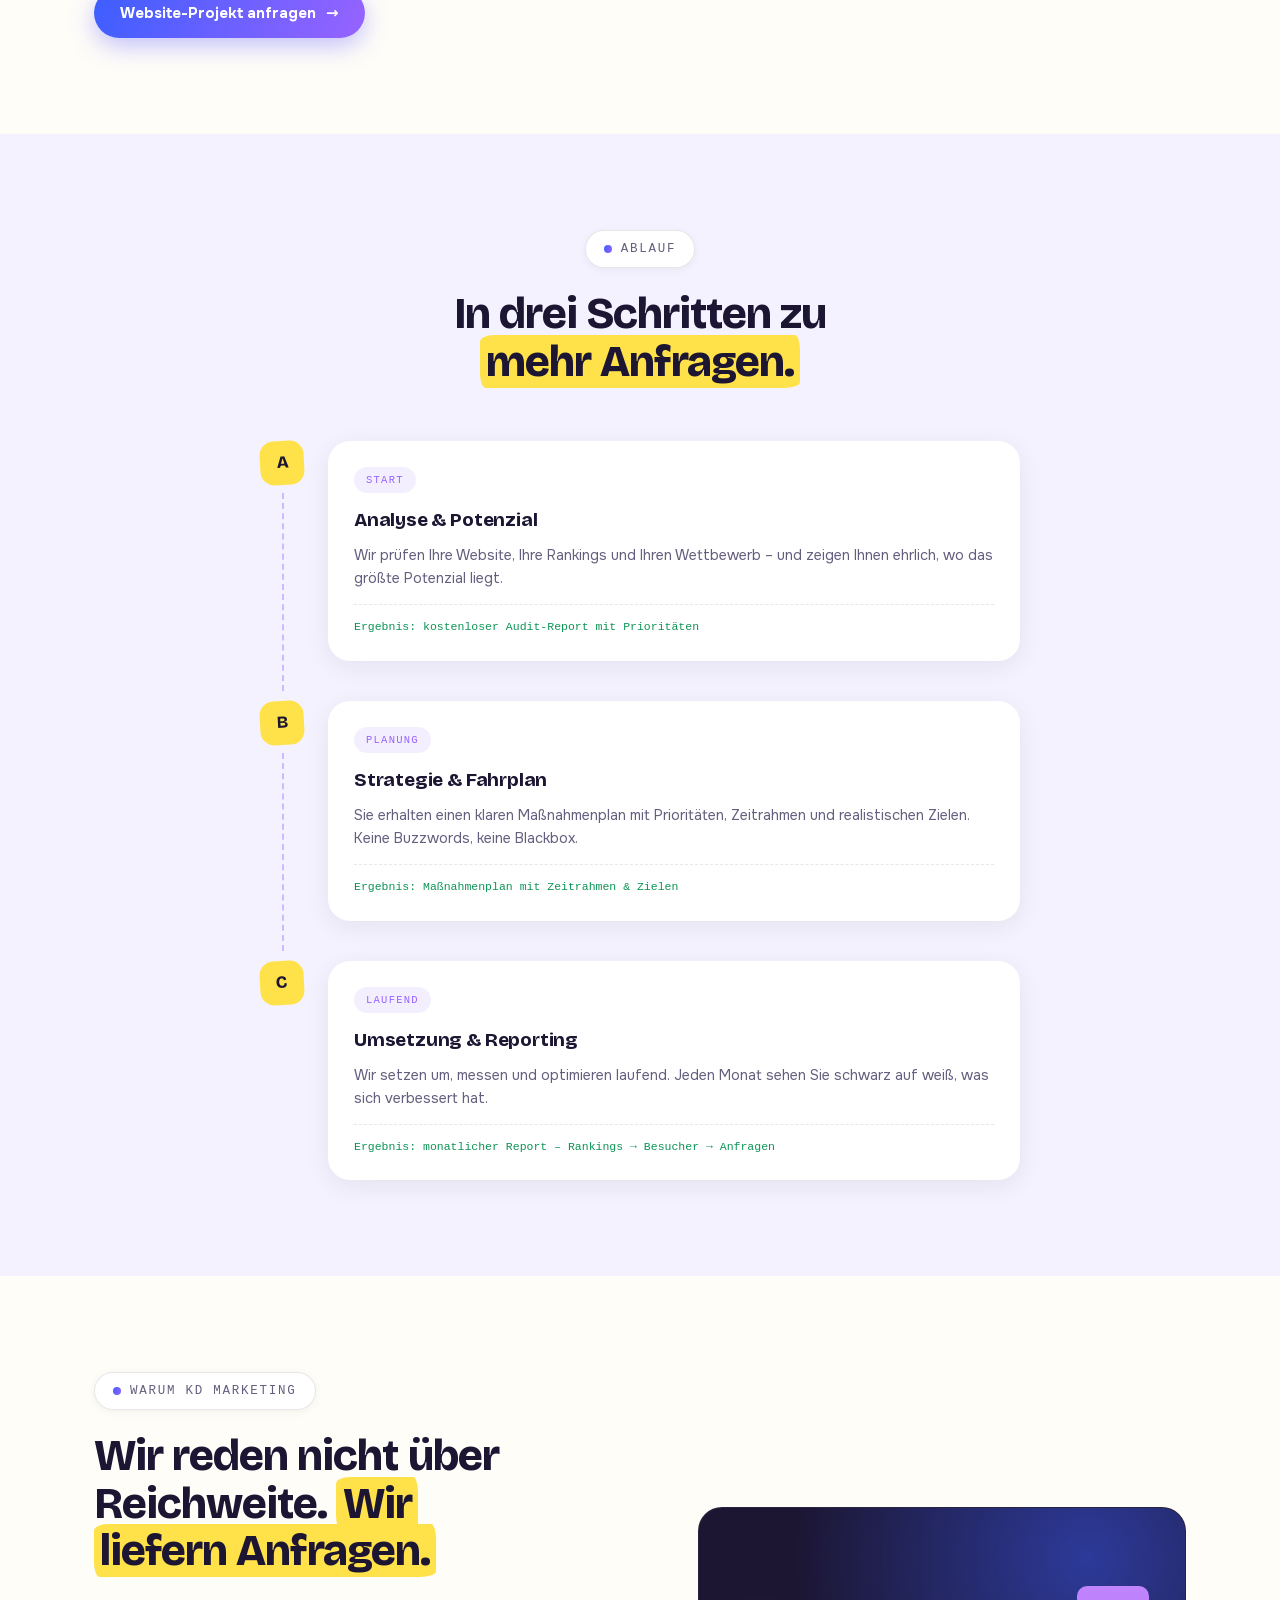
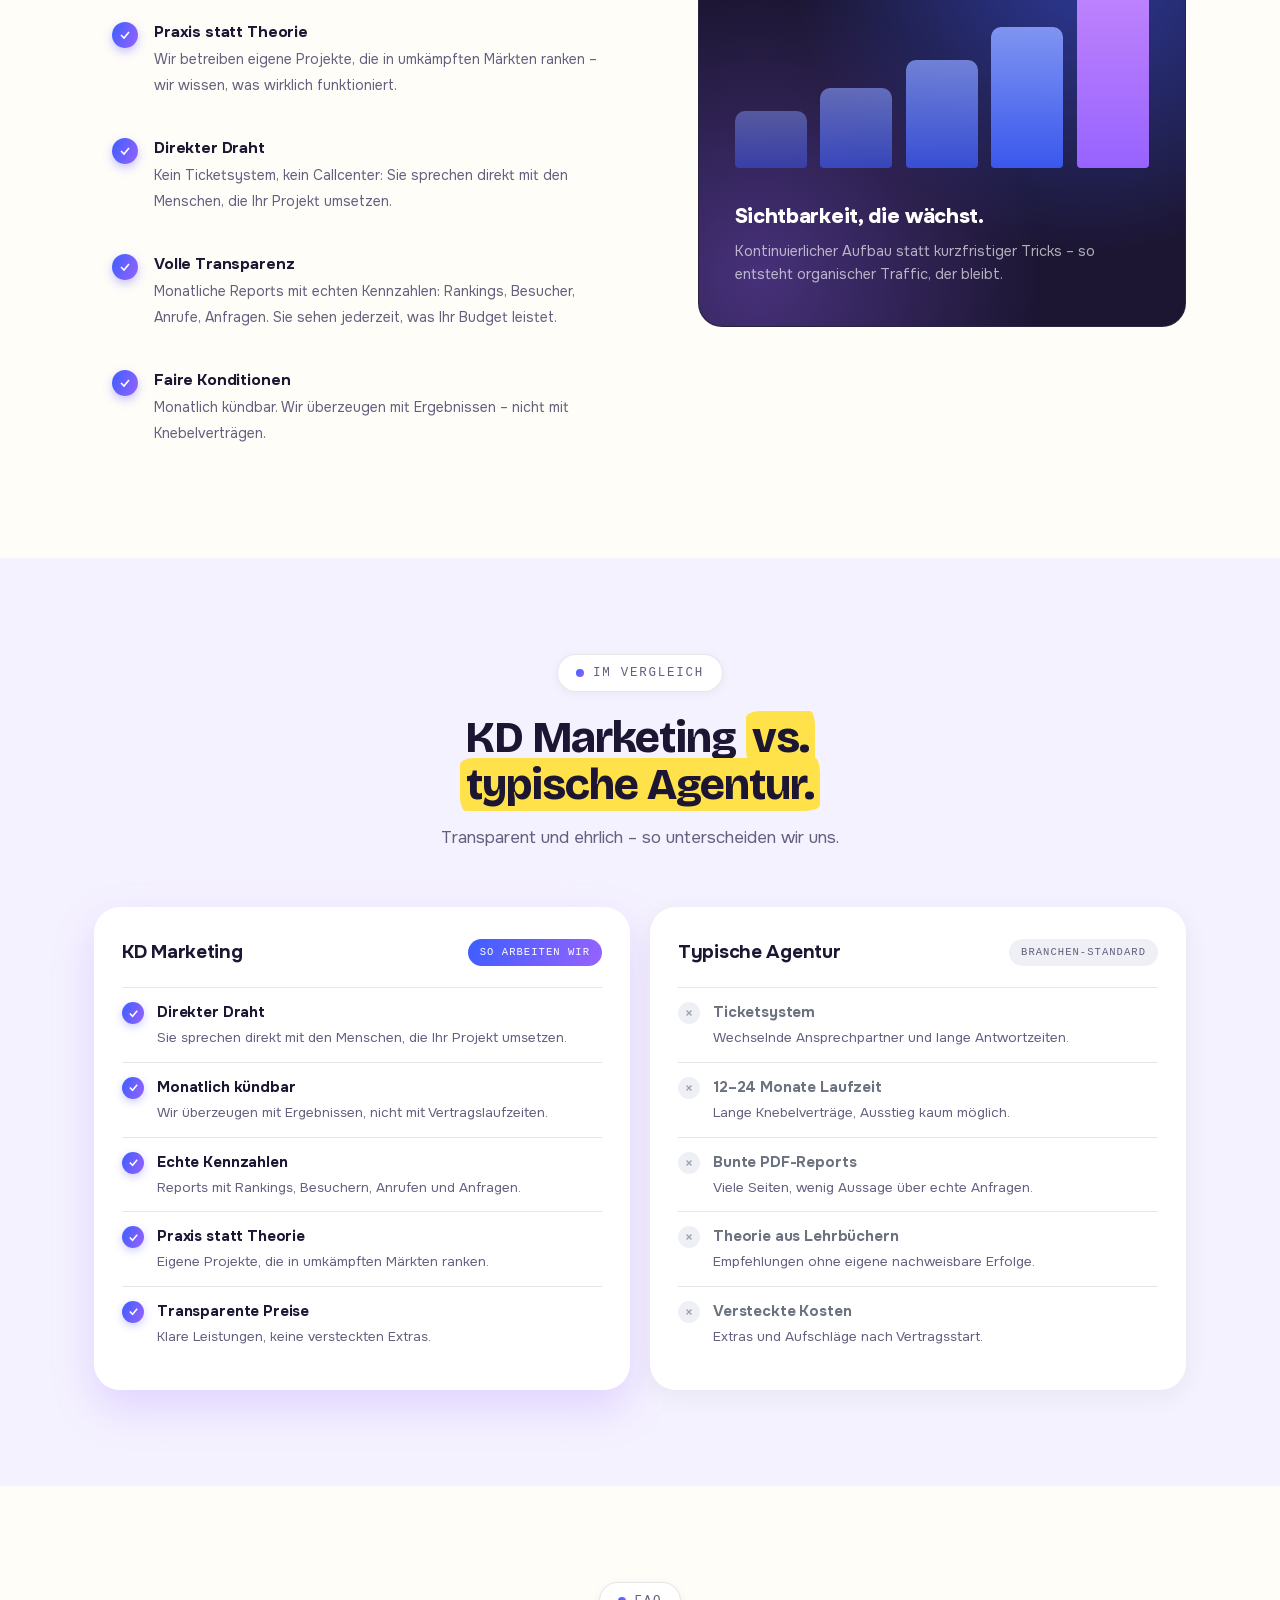
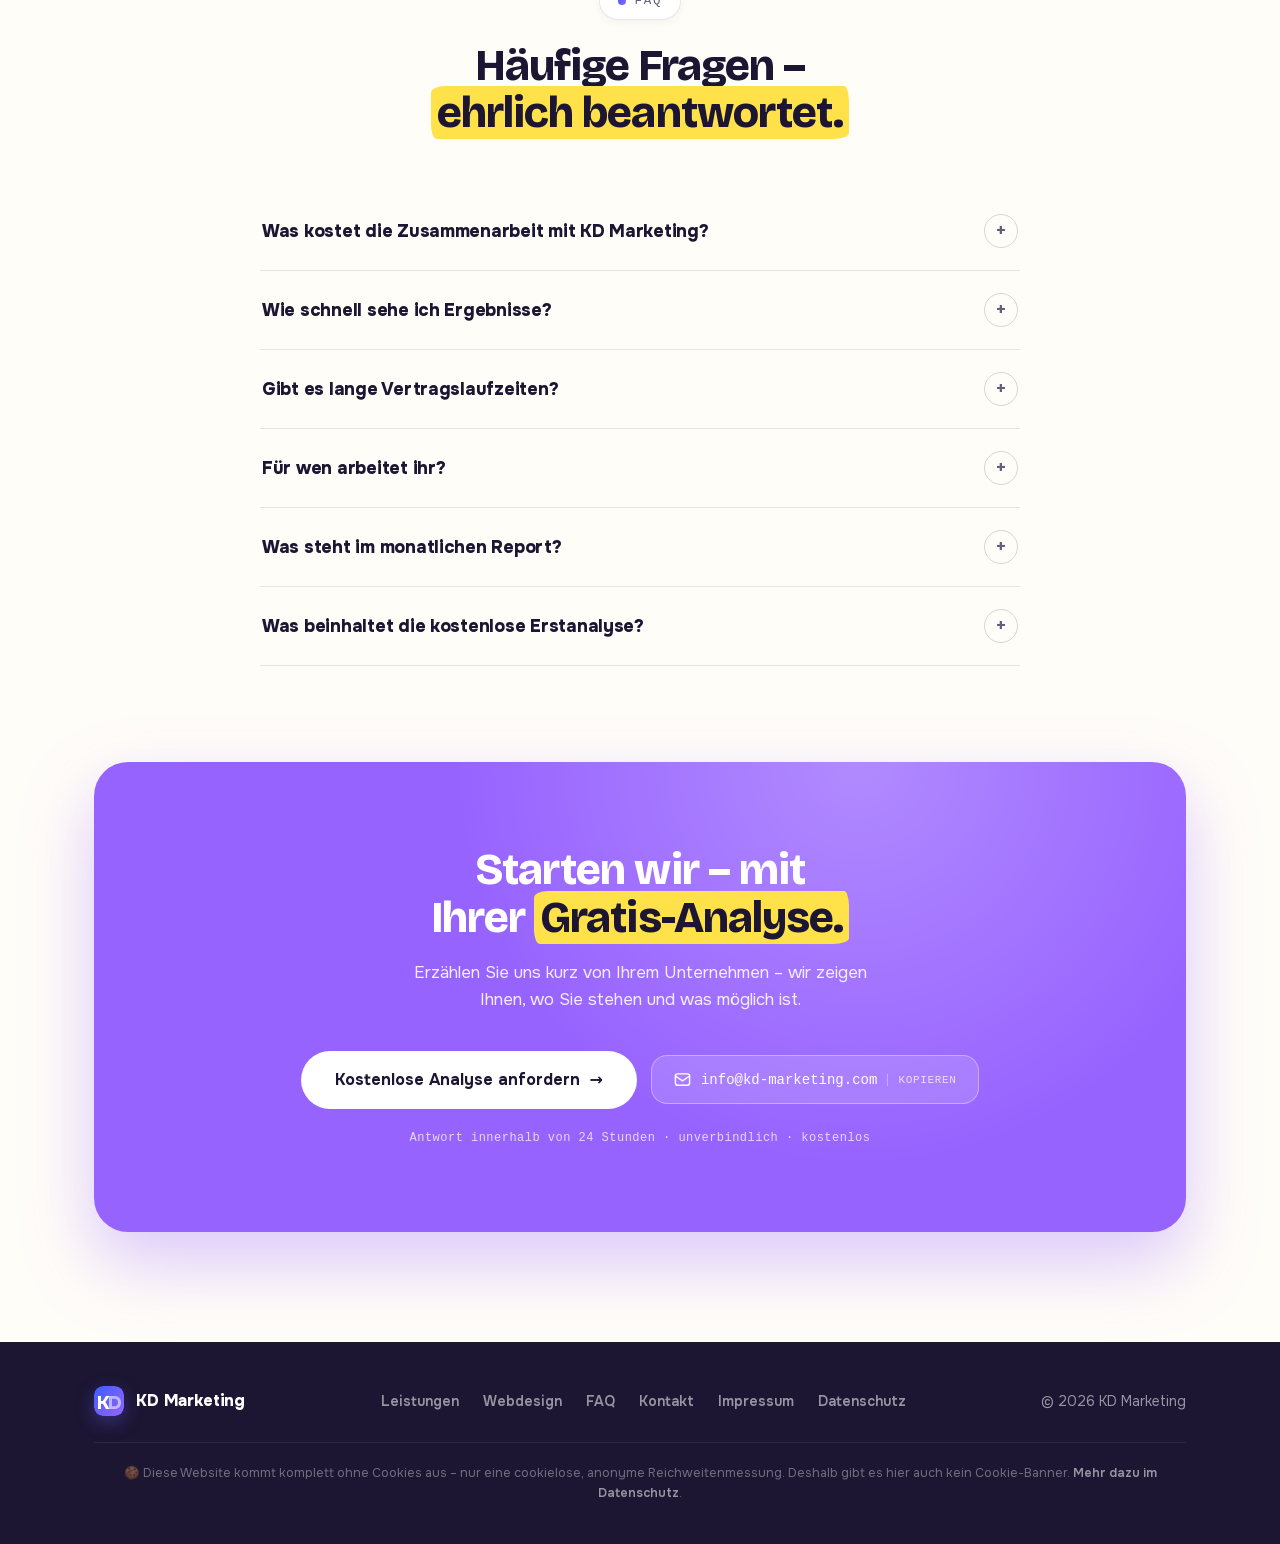
==== commit 07782a3d: "CTA-Headline: 'Starten wir – mit Ihrer Gratis-Analyse.' statt 'Bereit für Seite 1?' Marker-Highlight" ====
--- a/index.html
+++ b/index.html
@@ -923,8 +923,8 @@
 <section class="cta-band" id="kontakt">
   <div class="wrap">
     <div class="cta-inner reveal">
-      <h2>Bereit für Seite&nbsp;1?</h2>
-      <p>Fordern Sie jetzt Ihre kostenlose Erstanalyse an – wir zeigen Ihnen unverbindlich, wo Sie stehen und was möglich ist.</p>
+      <h2>Starten wir – mit Ihrer <span class="hl">Gratis-Analyse.</span></h2>
+      <p>Erzählen Sie uns kurz von Ihrem Unternehmen – wir zeigen Ihnen, wo Sie stehen und was möglich ist.</p>
       <div class="cta-actions">
         <a class="btn light" href="mailto:info@kd-marketing.com?subject=Anfrage%20kostenlose%20Analyse">Kostenlose Analyse anfordern <span class="arr">→</span></a>
         <button class="mail-chip" type="button" id="mail-copy" title="Klicken zum Kopieren">
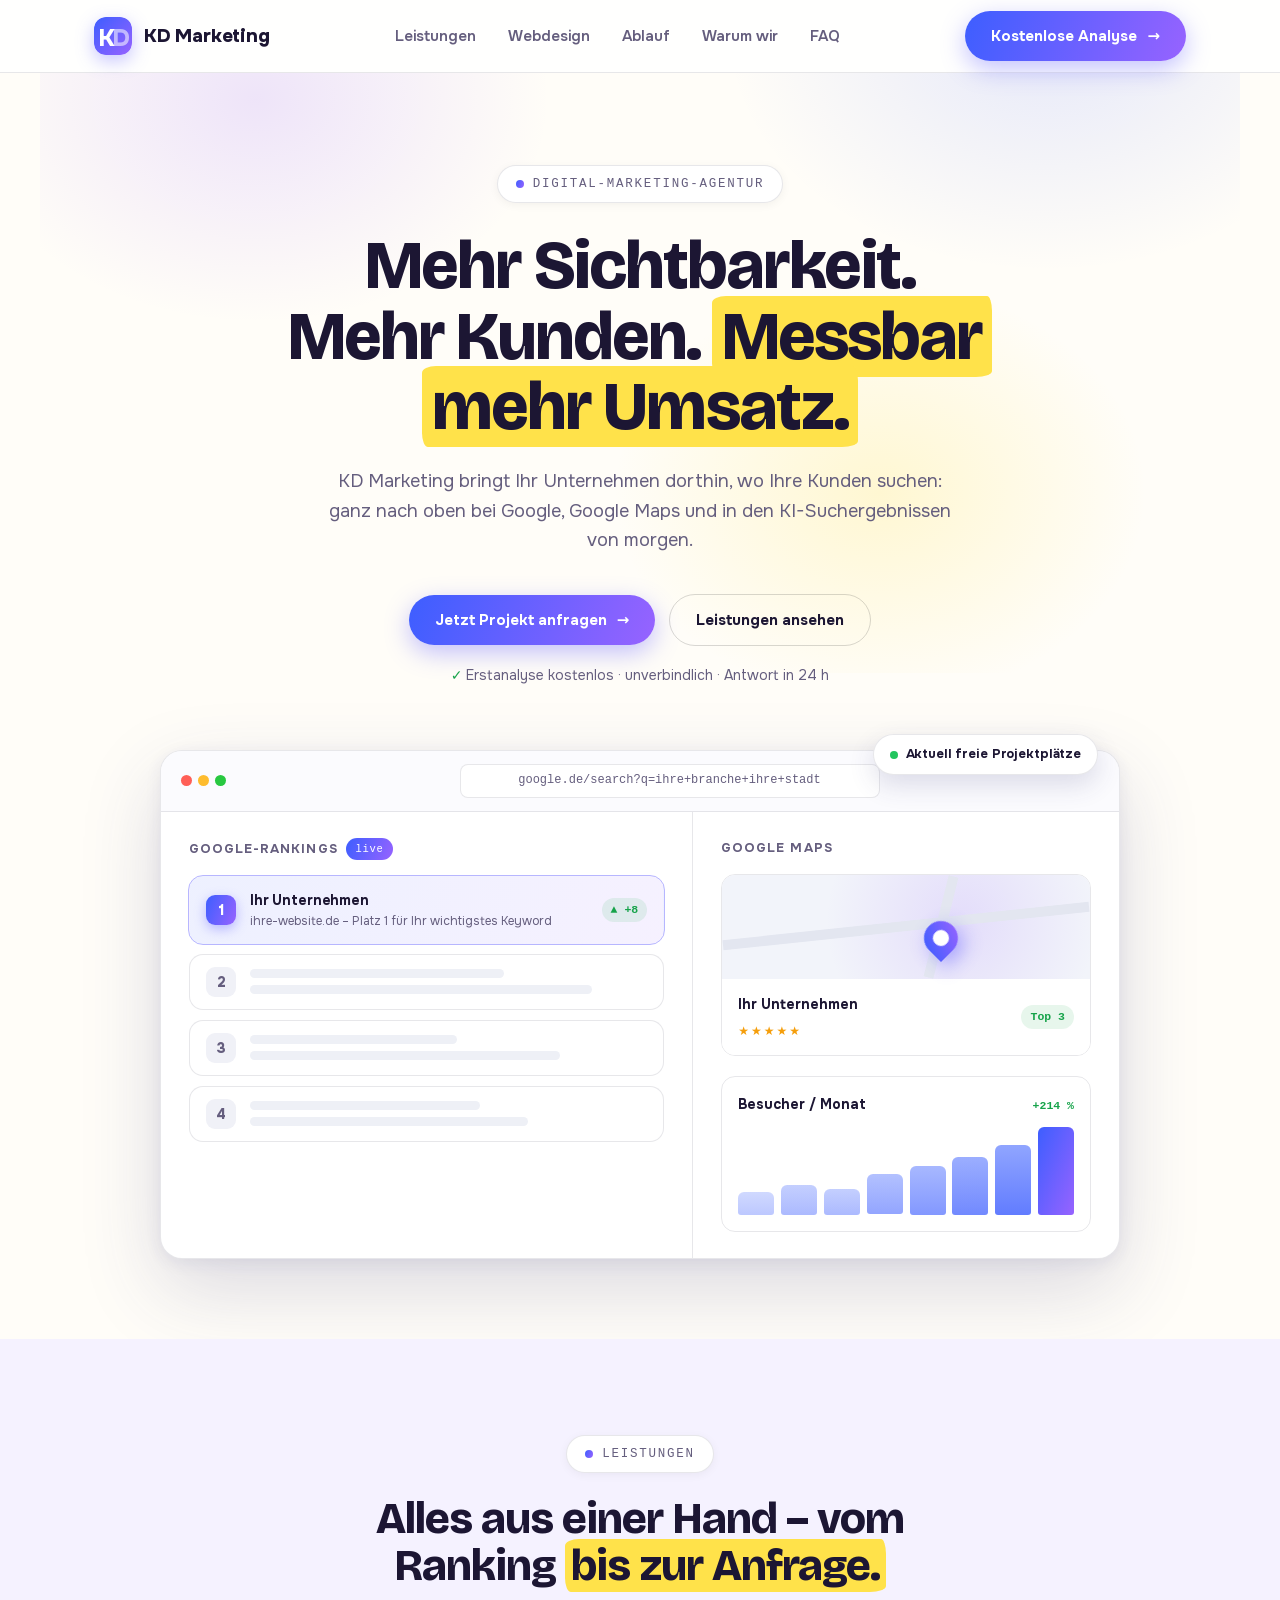
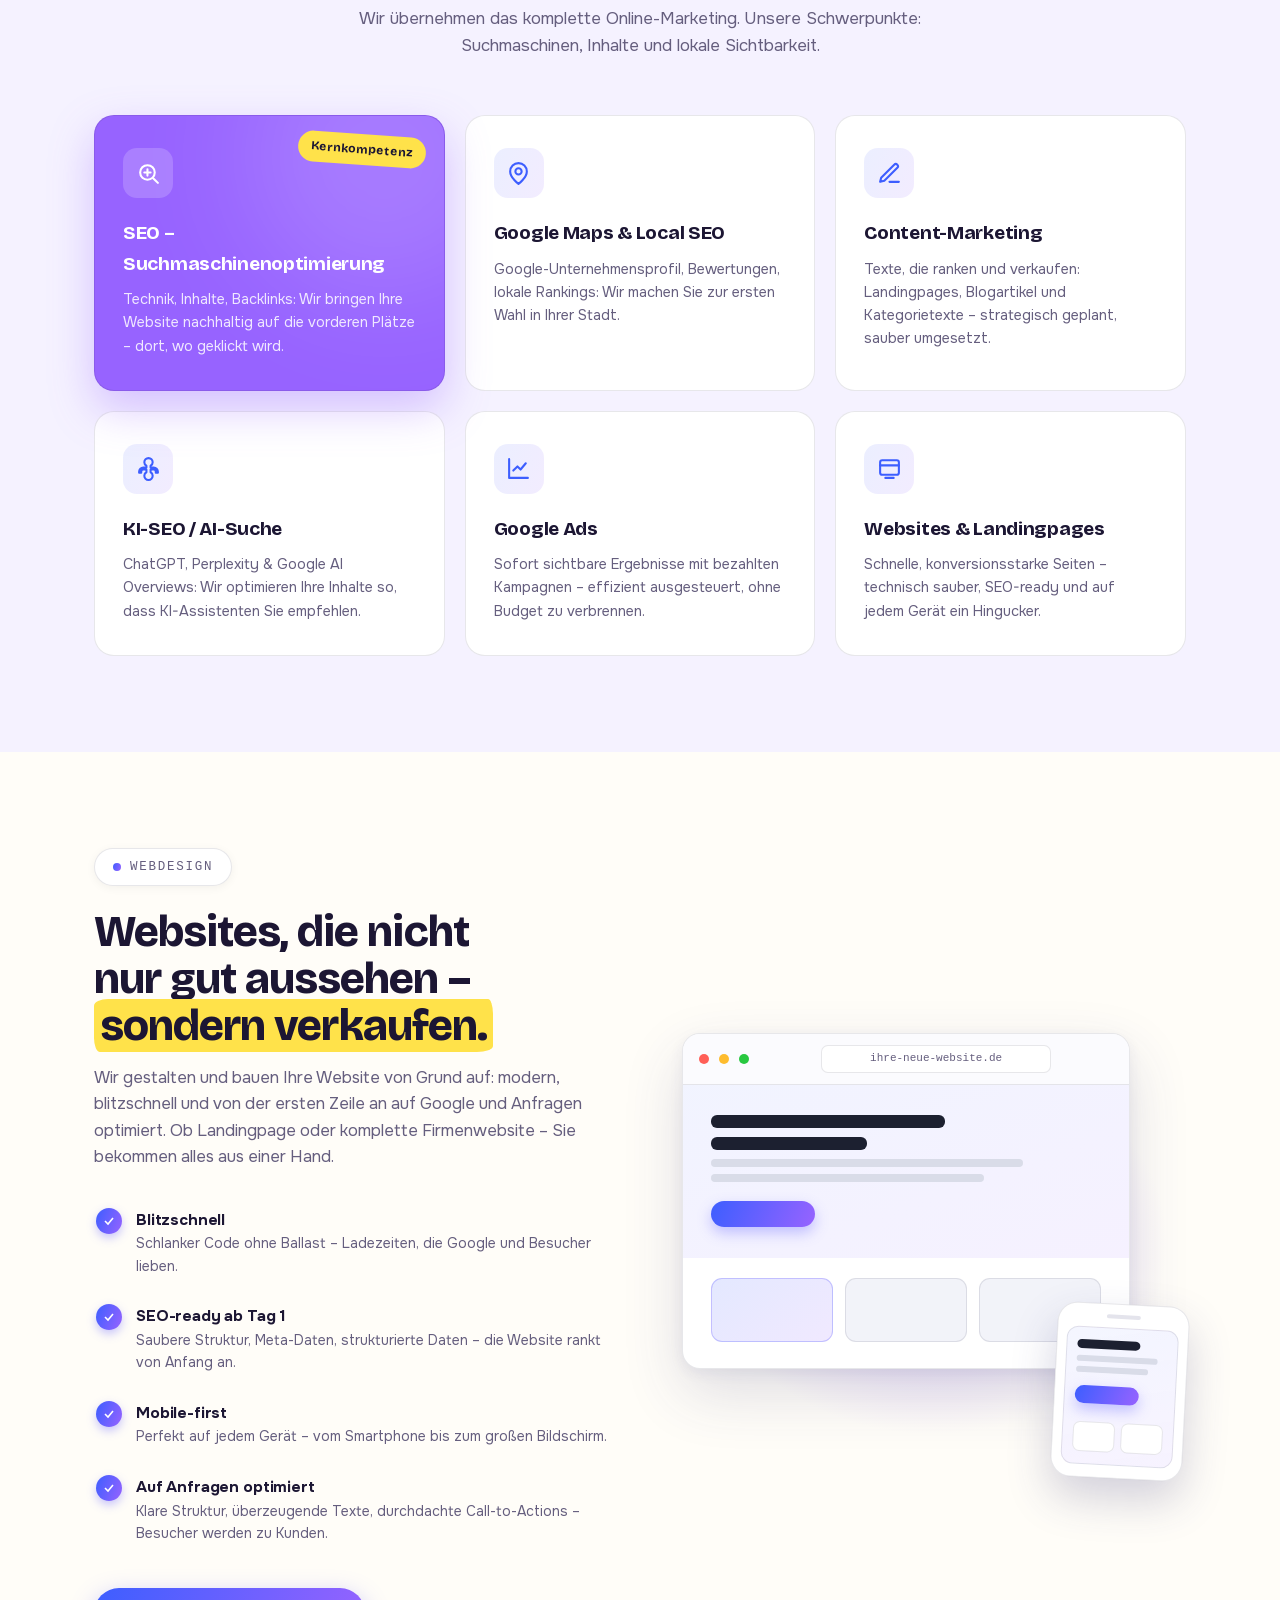
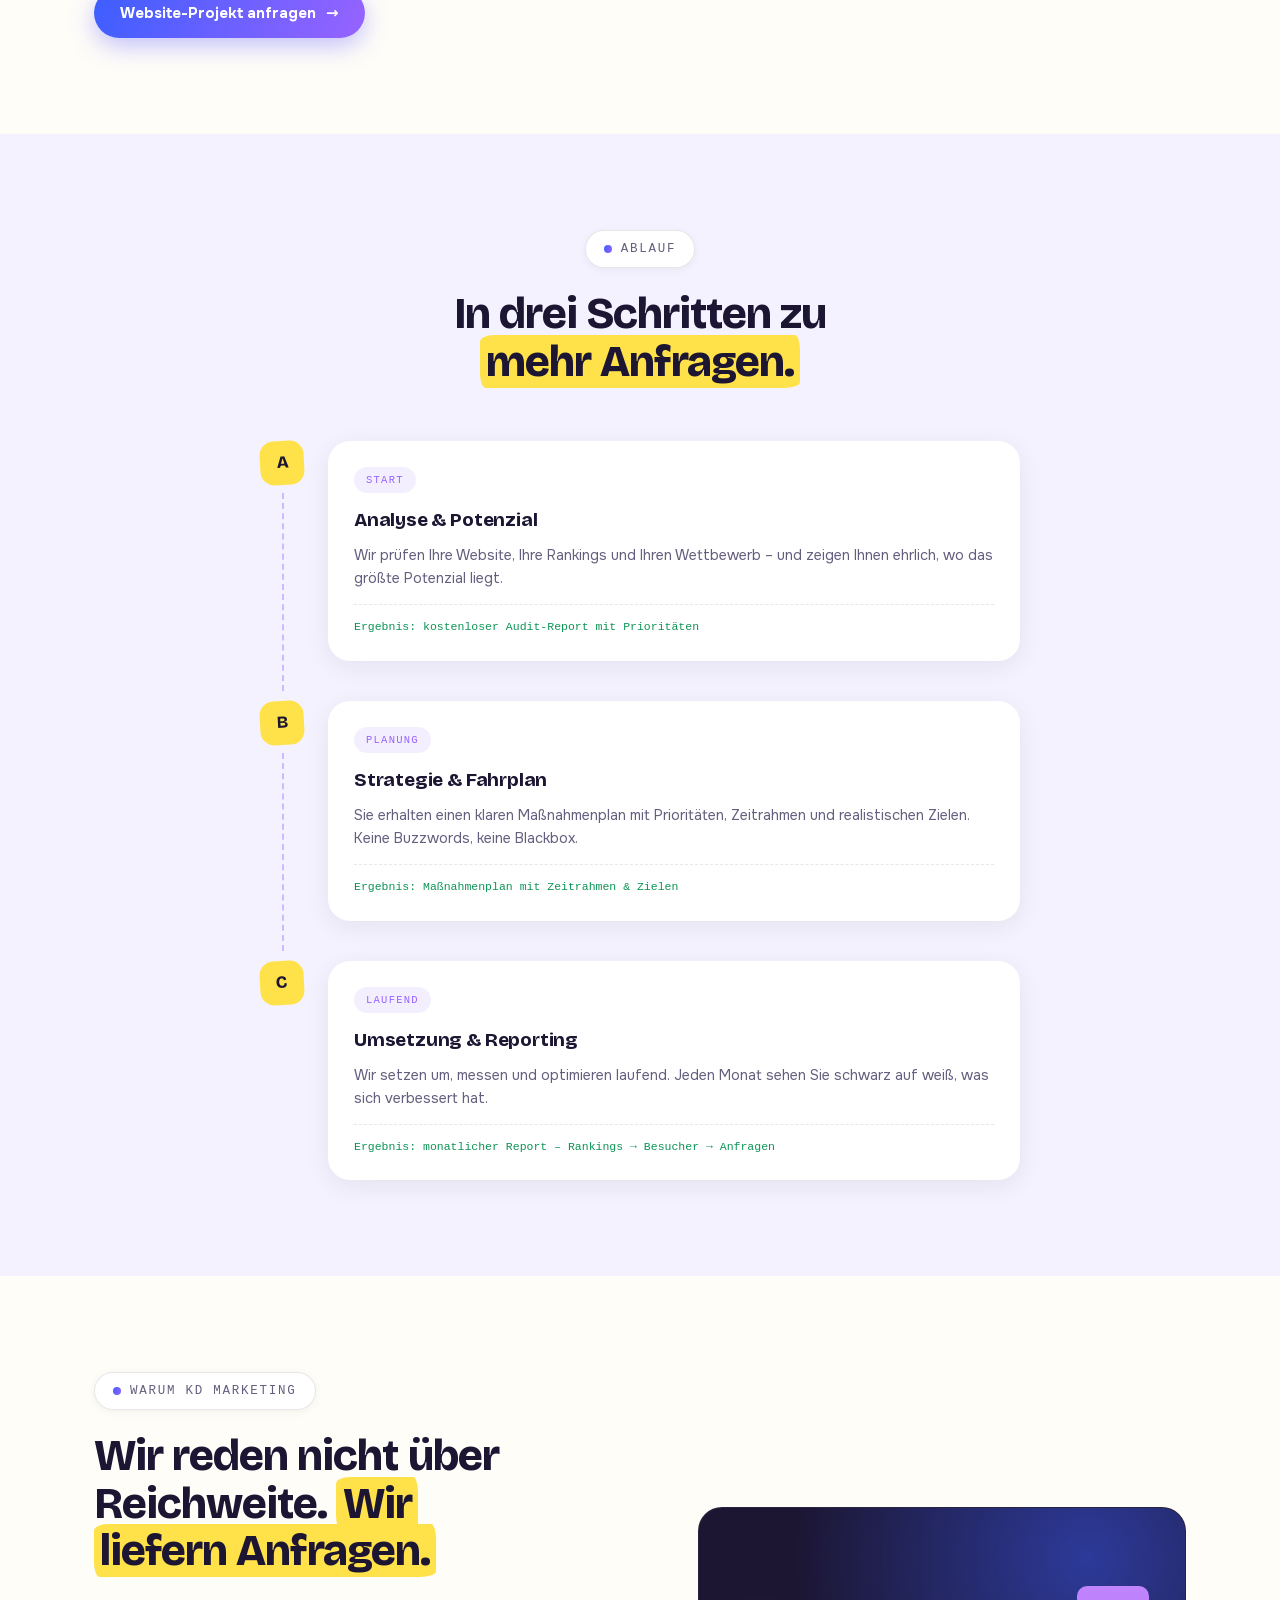
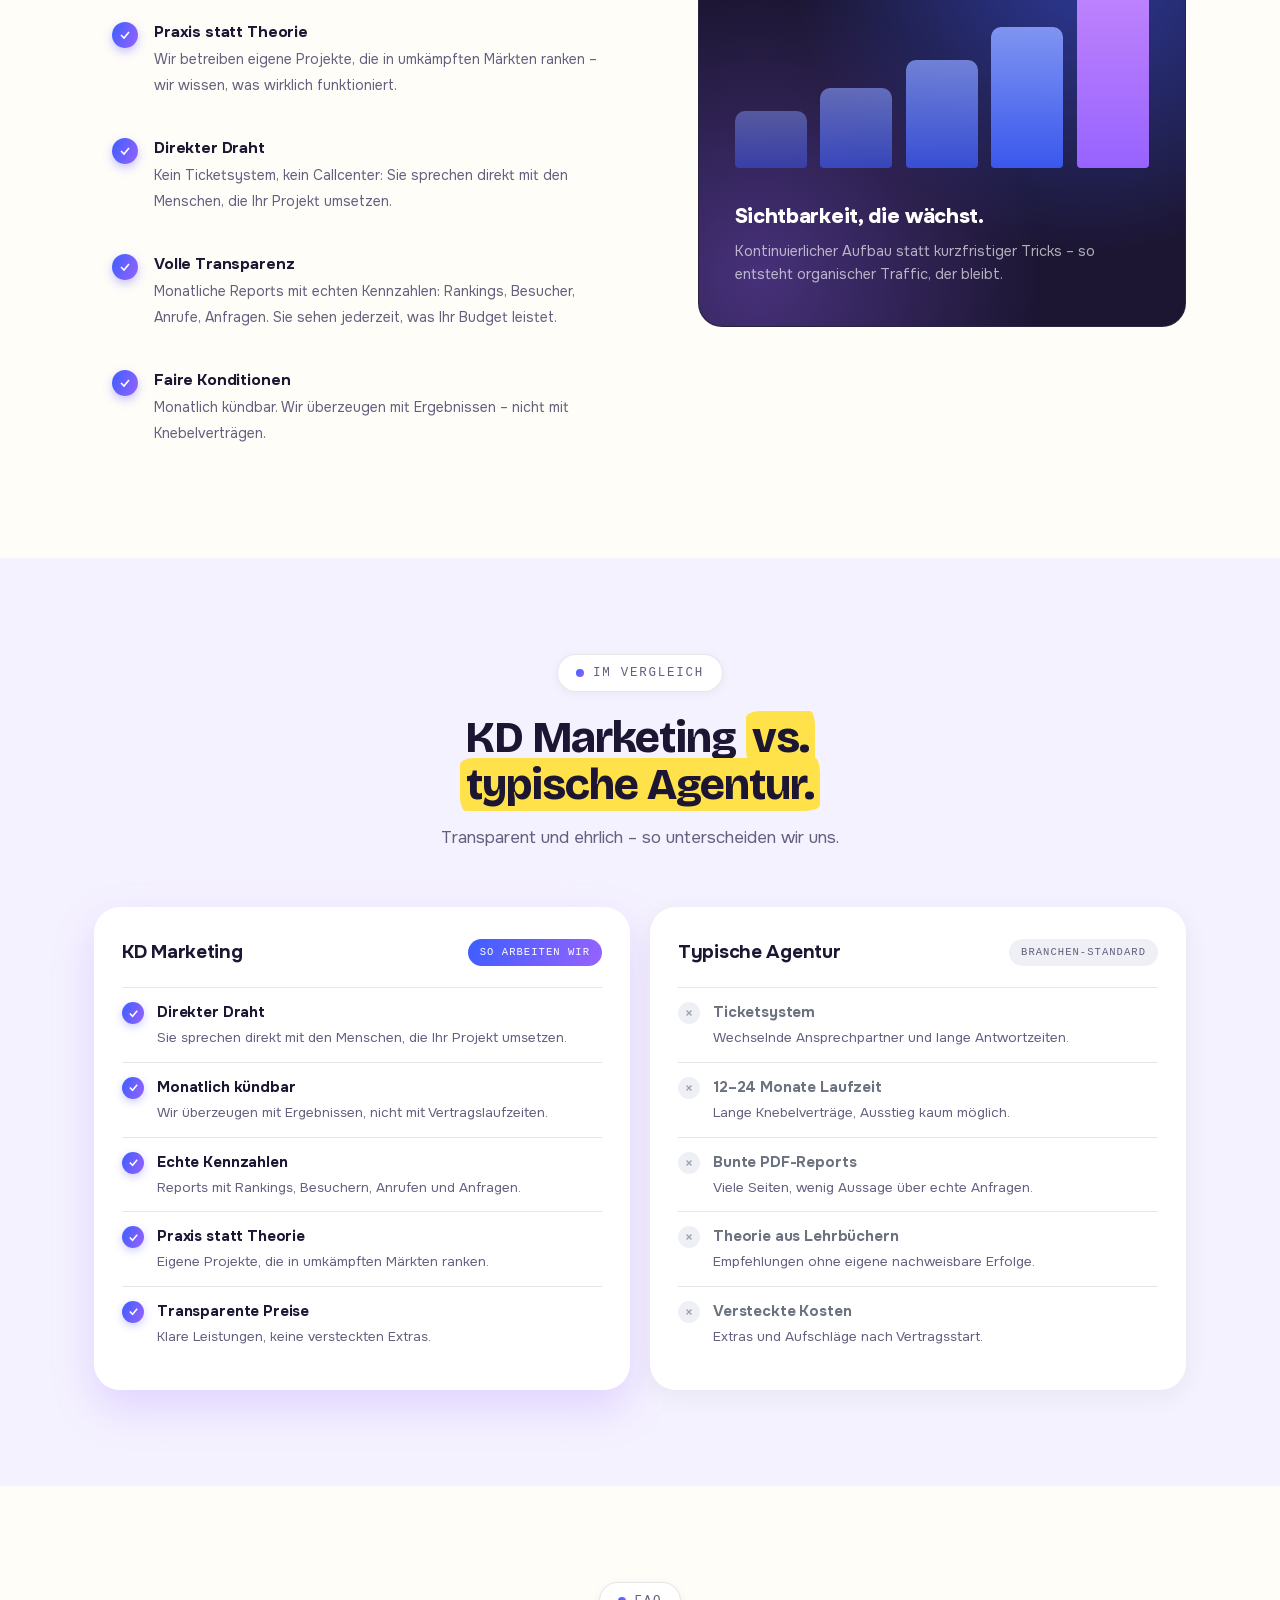
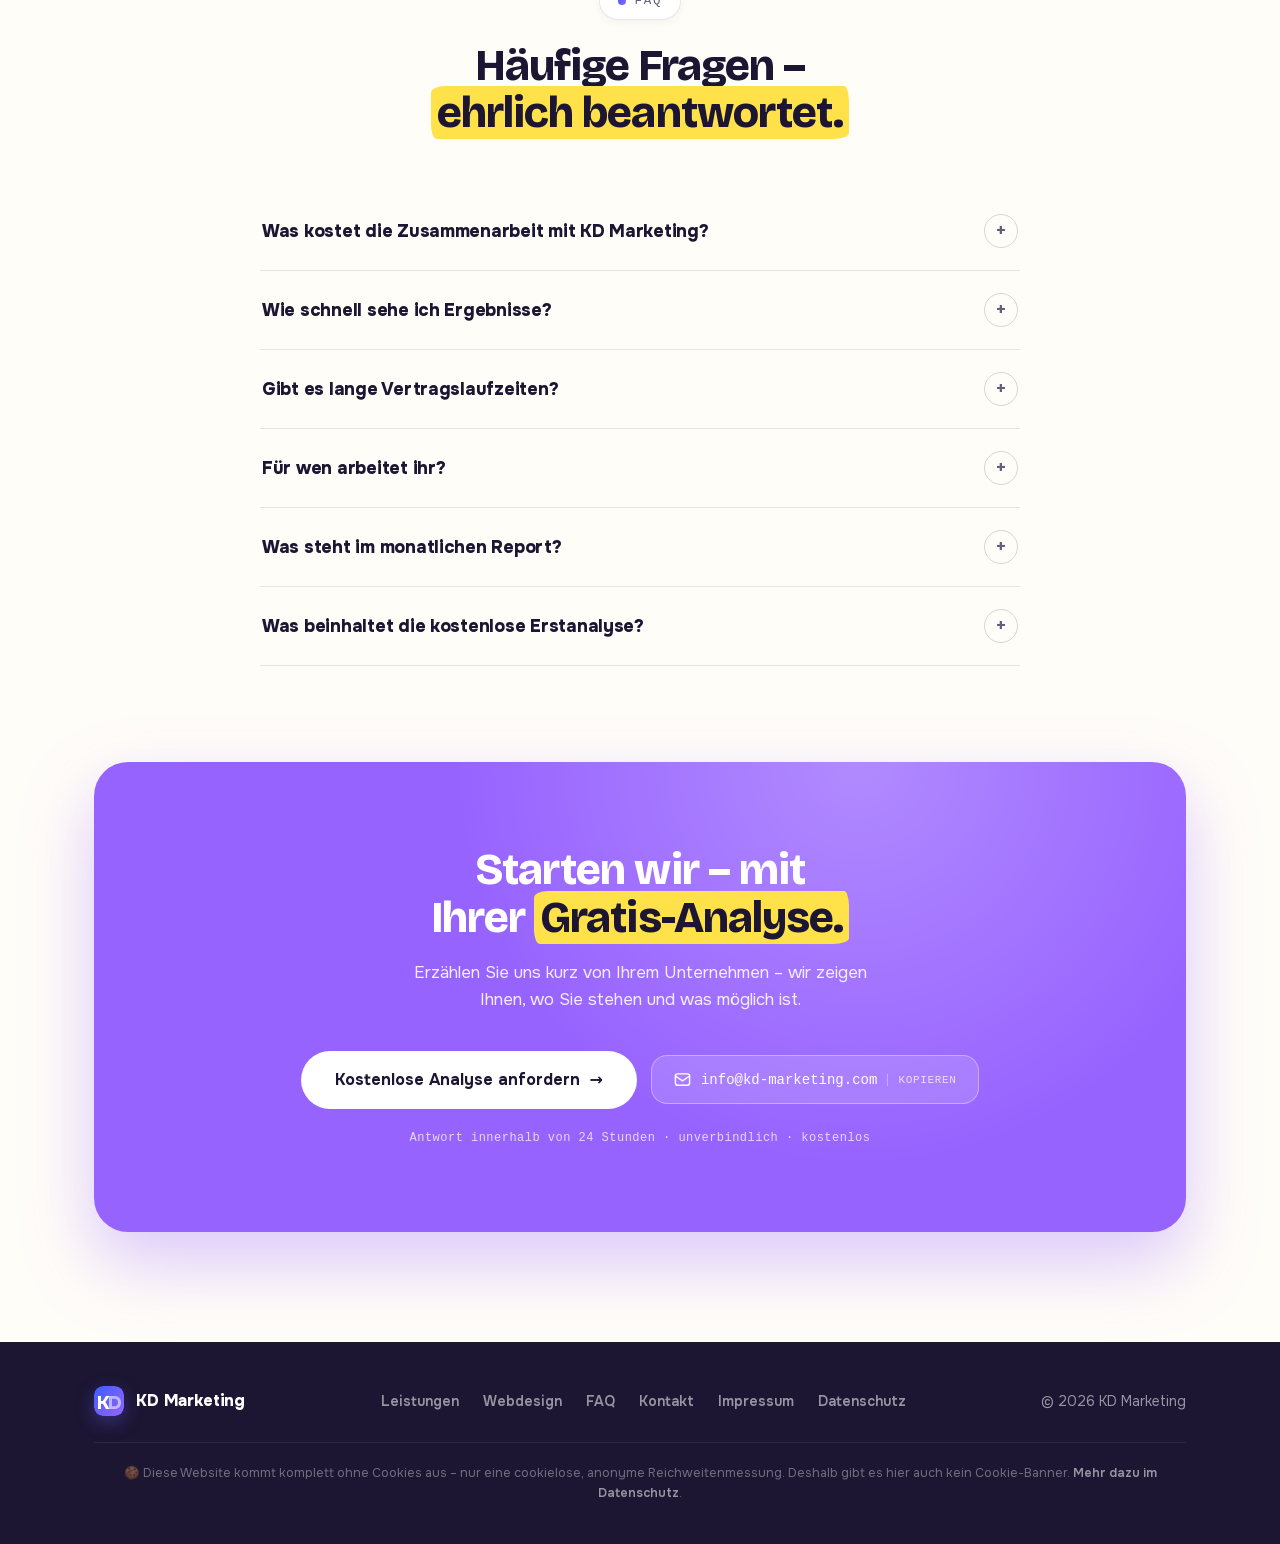
==== commit 97e8f772: "Sticker-Chips entfernt (Hero + OG-Image), Verfügbarkeits-Badge begradigt Wirkte zu verspielt/billig " ====
--- a/index.html
+++ b/index.html
@@ -130,18 +130,6 @@
     radial-gradient(460px 340px at 84% 22%,rgba(61,94,255,.13),transparent 70%),
     radial-gradient(380px 300px at 70% 78%,rgba(255,226,74,.22),transparent 70%);
 }
-.stick{
-  position:absolute;z-index:3;
-  font-family:var(--display);font-weight:700;font-size:14.5px;letter-spacing:-.01em;
-  background:#fff;border:1.5px solid var(--line);border-radius:14px;
-  padding:9px 15px;box-shadow:0 10px 24px rgba(28,22,51,.12);
-  pointer-events:none;
-}
-.stick.s1{top:118px;left:4%;transform:rotate(-7deg);background:#f0ecff}
-.stick.s2{top:96px;right:5%;transform:rotate(5deg);background:#fff3b8}
-.stick.s3{top:330px;right:2%;transform:rotate(-4deg)}
-.stick.s4{top:390px;left:2.5%;transform:rotate(4deg);background:#e7f9ee}
-@media(max-width:1100px){.stick{display:none}}
 .hero .wrap{position:relative}
 h1{
   font-family:var(--display);
@@ -450,7 +438,6 @@
   background:#fff;border:1px solid var(--line);border-radius:999px;
   padding:9px 16px;font-size:13px;font-weight:700;letter-spacing:-.01em;
   box-shadow:0 10px 26px rgba(56,56,120,.16);
-  transform:rotate(2deg);
 }
 .avail .dot{width:8px;height:8px;border-radius:50%;background:#22c55e;box-shadow:0 0 0 0 rgba(34,197,94,.5);animation:availpulse 1.8s infinite}
 @keyframes availpulse{0%{box-shadow:0 0 0 0 rgba(34,197,94,.45)}70%{box-shadow:0 0 0 9px rgba(34,197,94,0)}100%{box-shadow:0 0 0 0 rgba(34,197,94,0)}}
@@ -628,10 +615,6 @@
 
 <section class="hero" id="top">
   <div class="hero-glow"></div>
-  <span class="stick s1">💜 Direkter Draht</span>
-  <span class="stick s2">✏️ Erstanalyse gratis</span>
-  <span class="stick s3">🗓 monatlich kündbar</span>
-  <span class="stick s4">✓ 100 % transparent</span>
   <div class="wrap">
     <div class="eyebrow"><span class="dot"></span> Digital-Marketing-Agentur</div>
     <h1>Mehr Sichtbarkeit. Mehr Kunden. <span class="hl">Messbar mehr Umsatz.</span></h1>
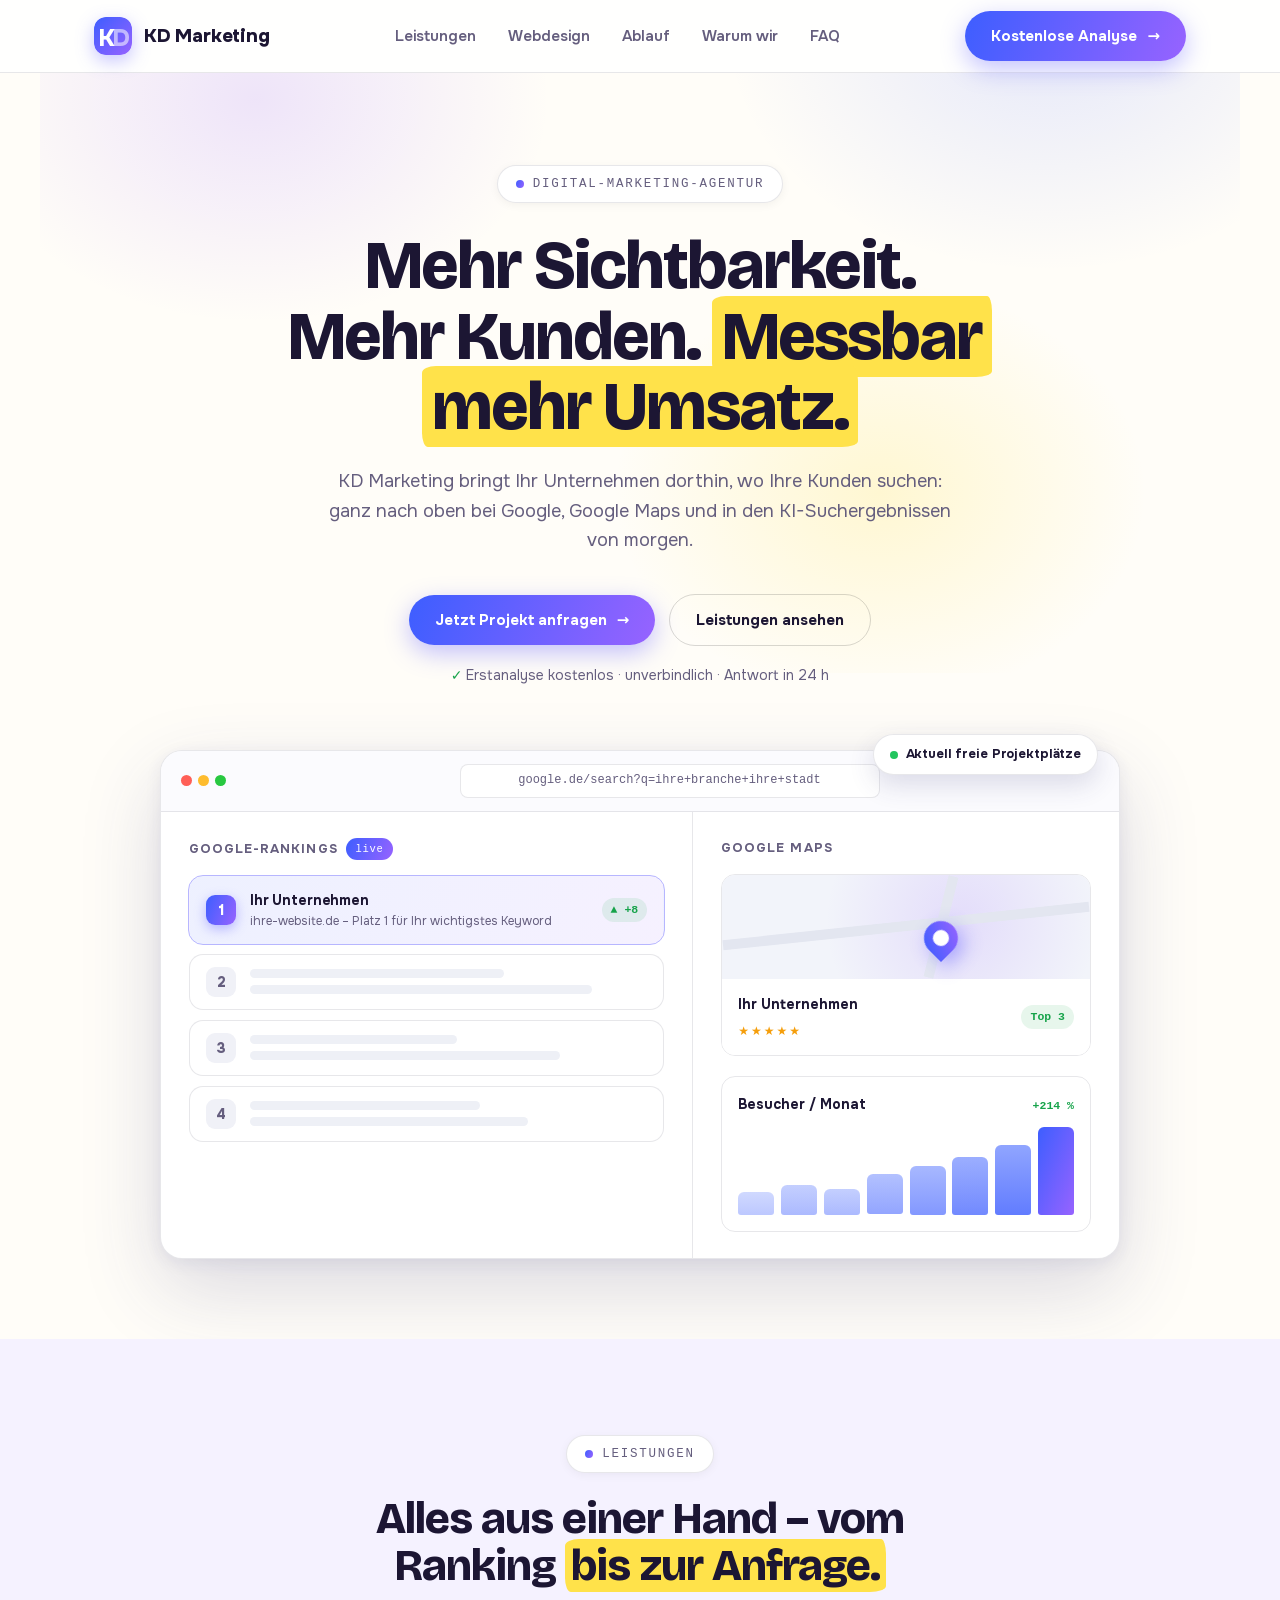
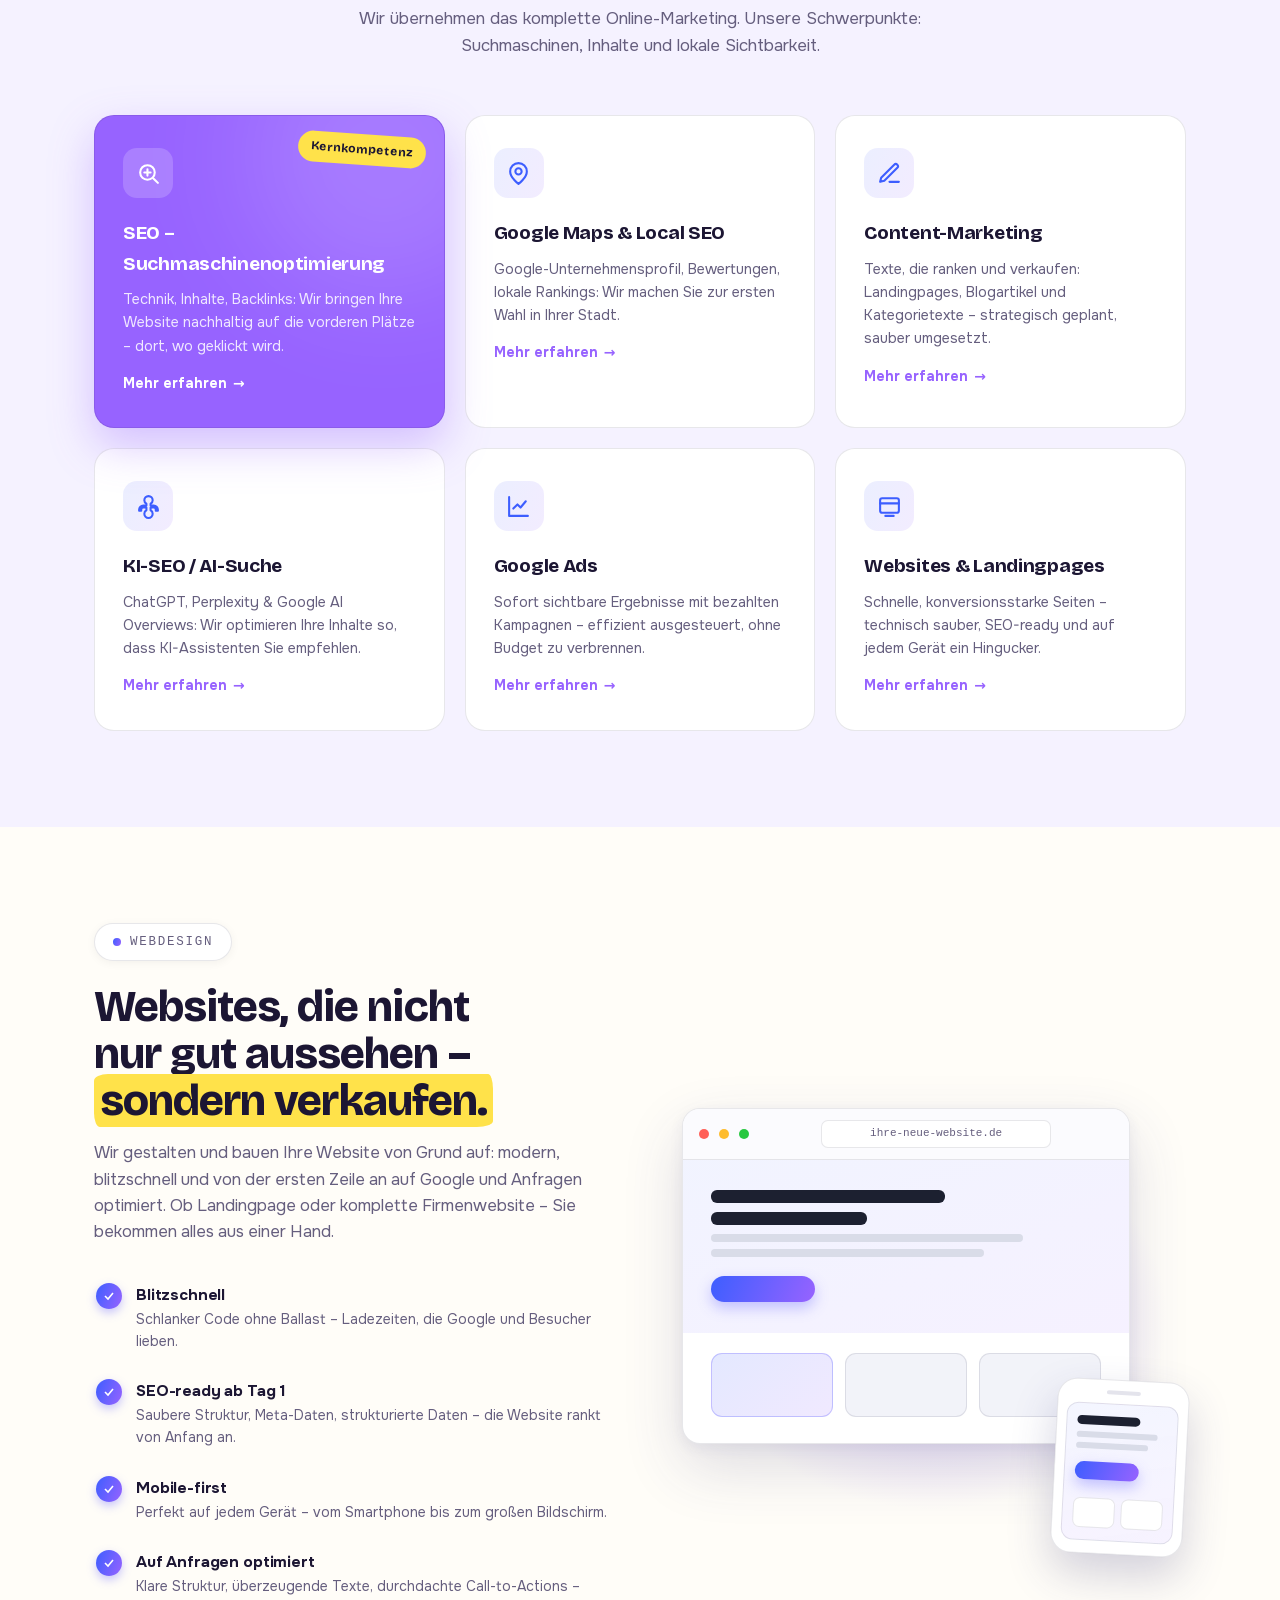
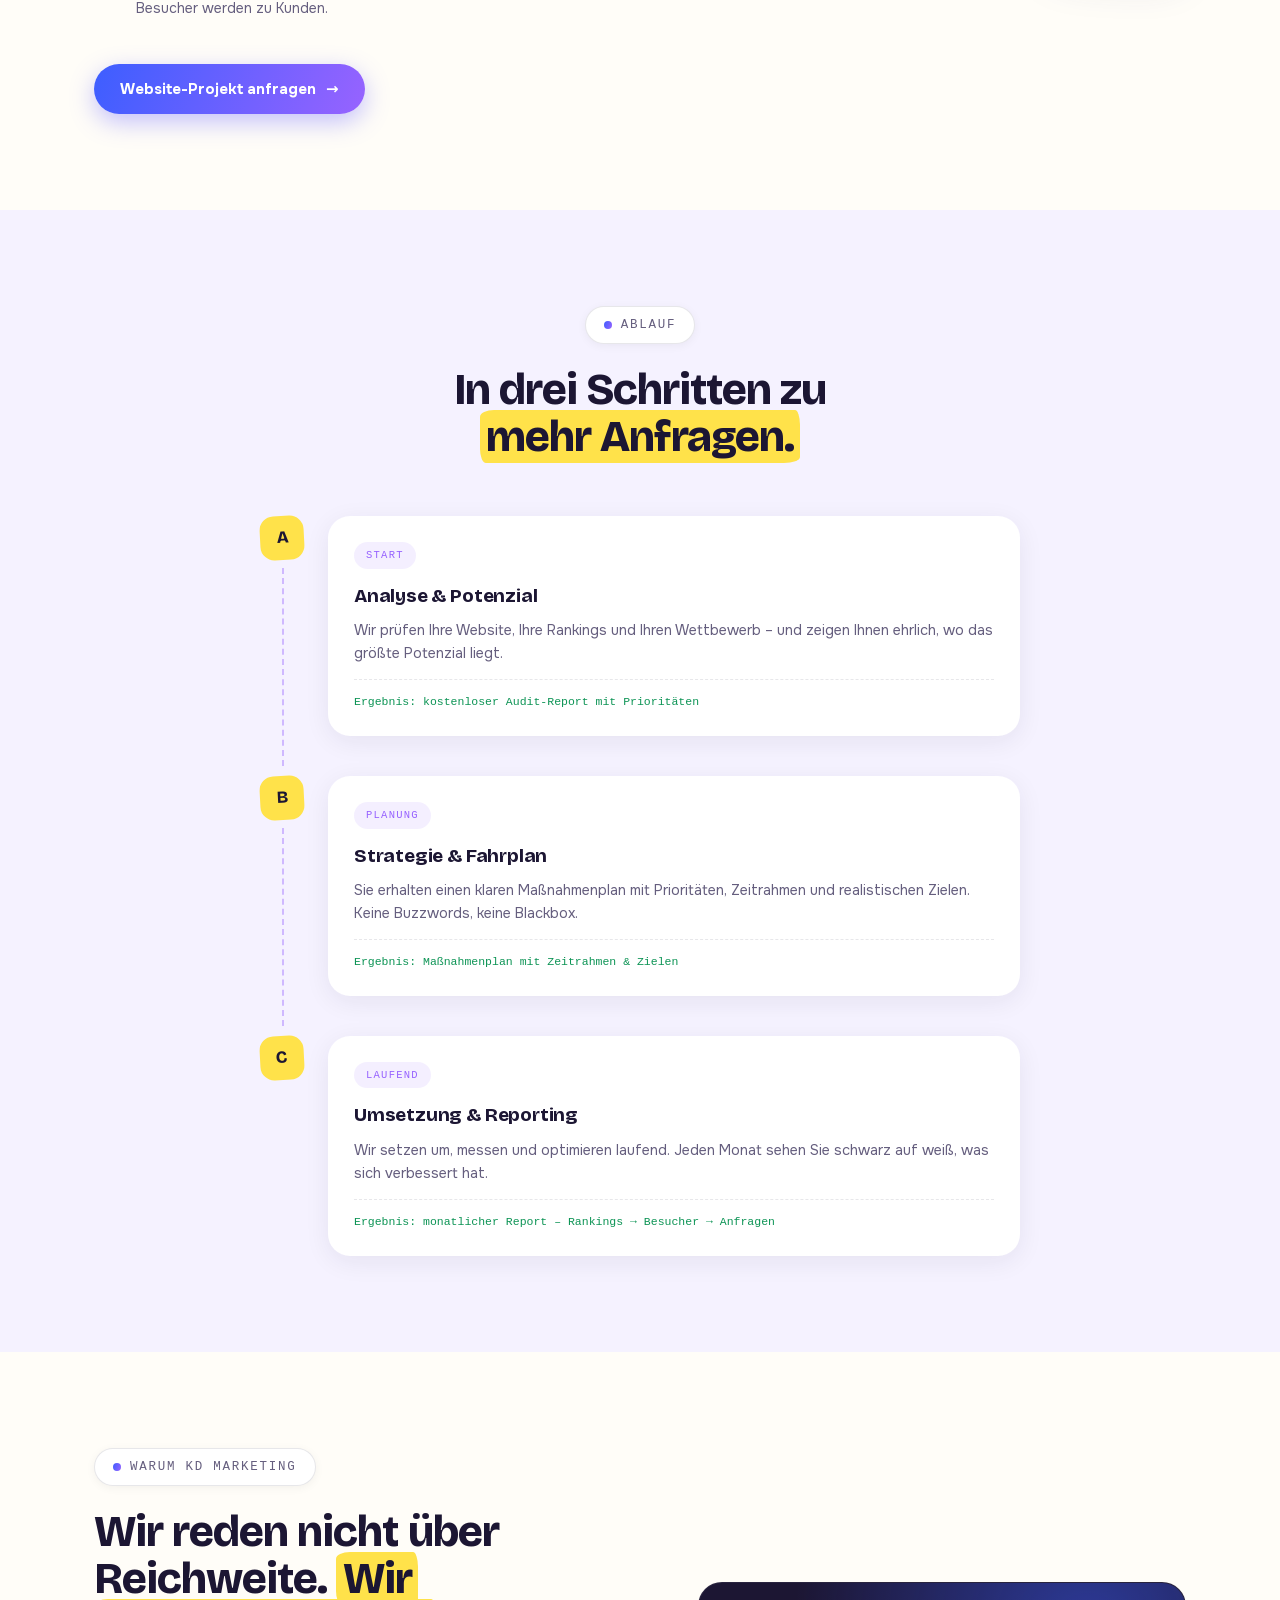
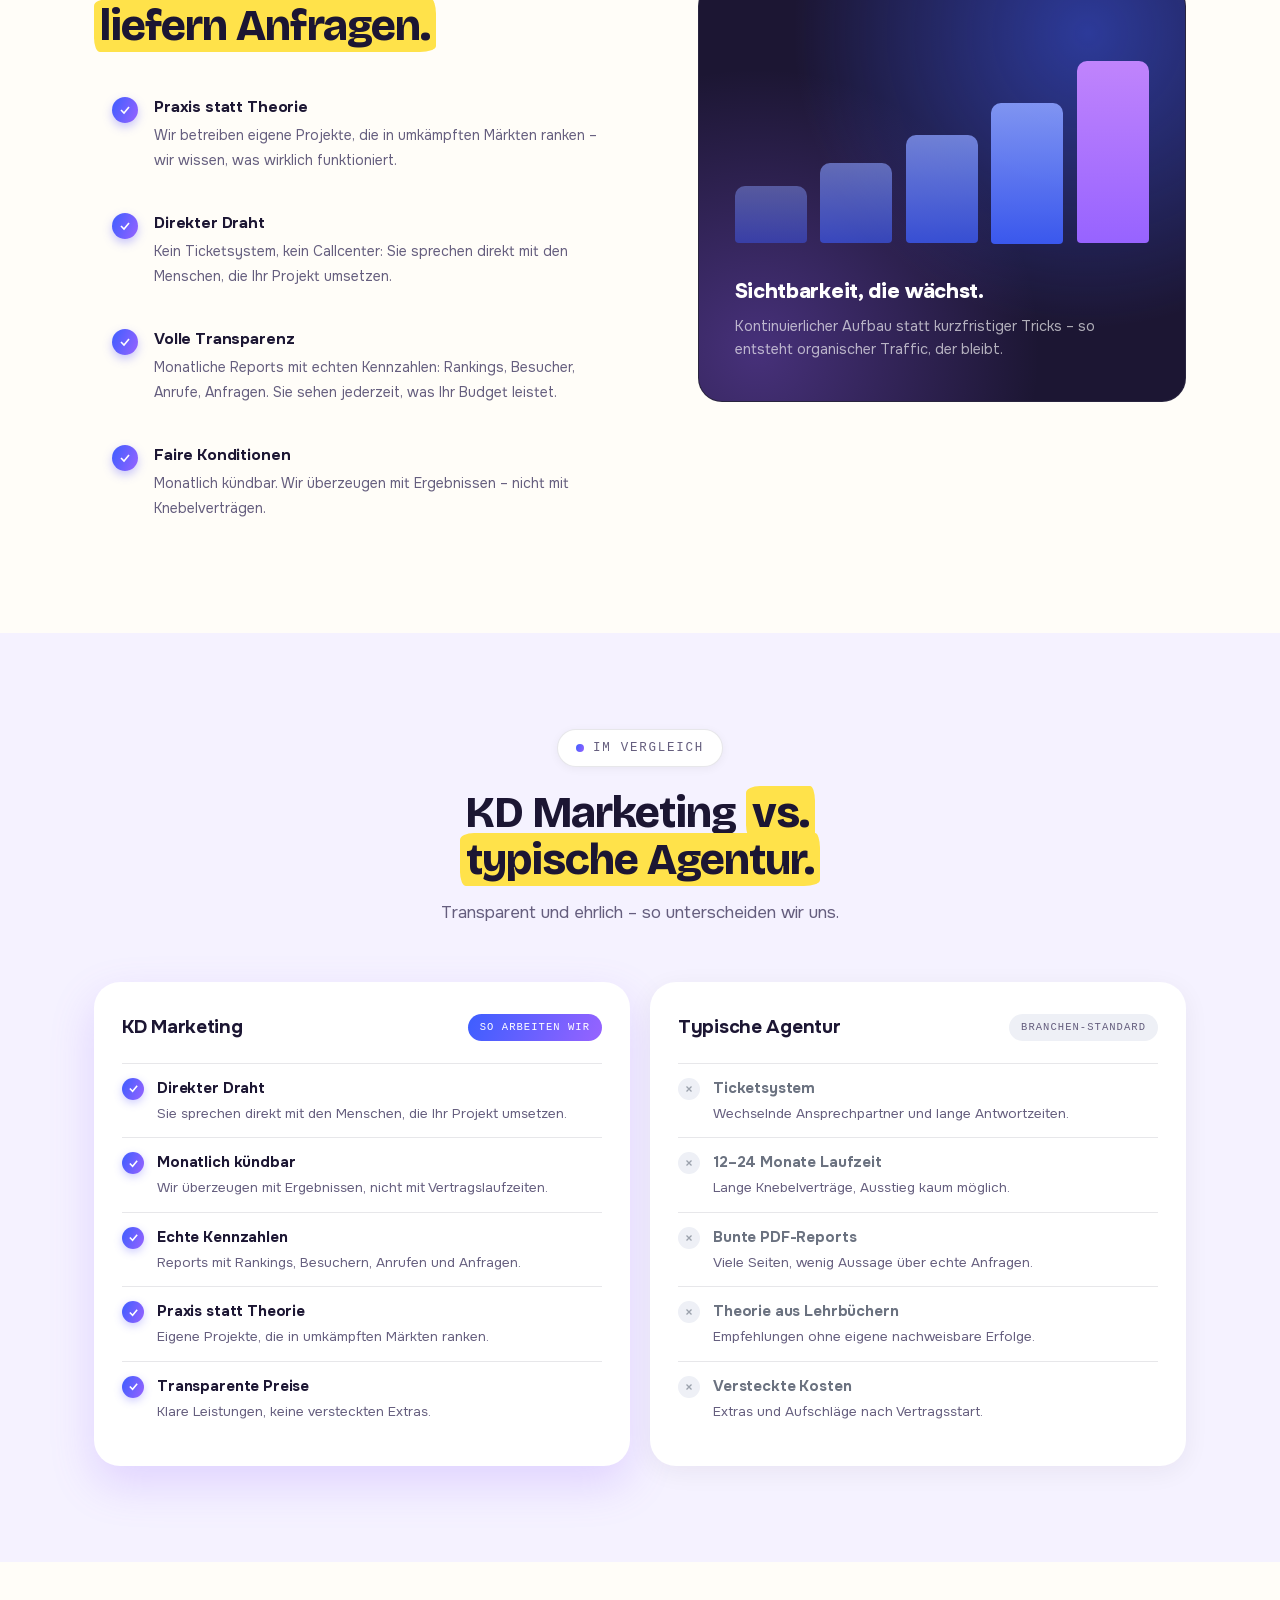
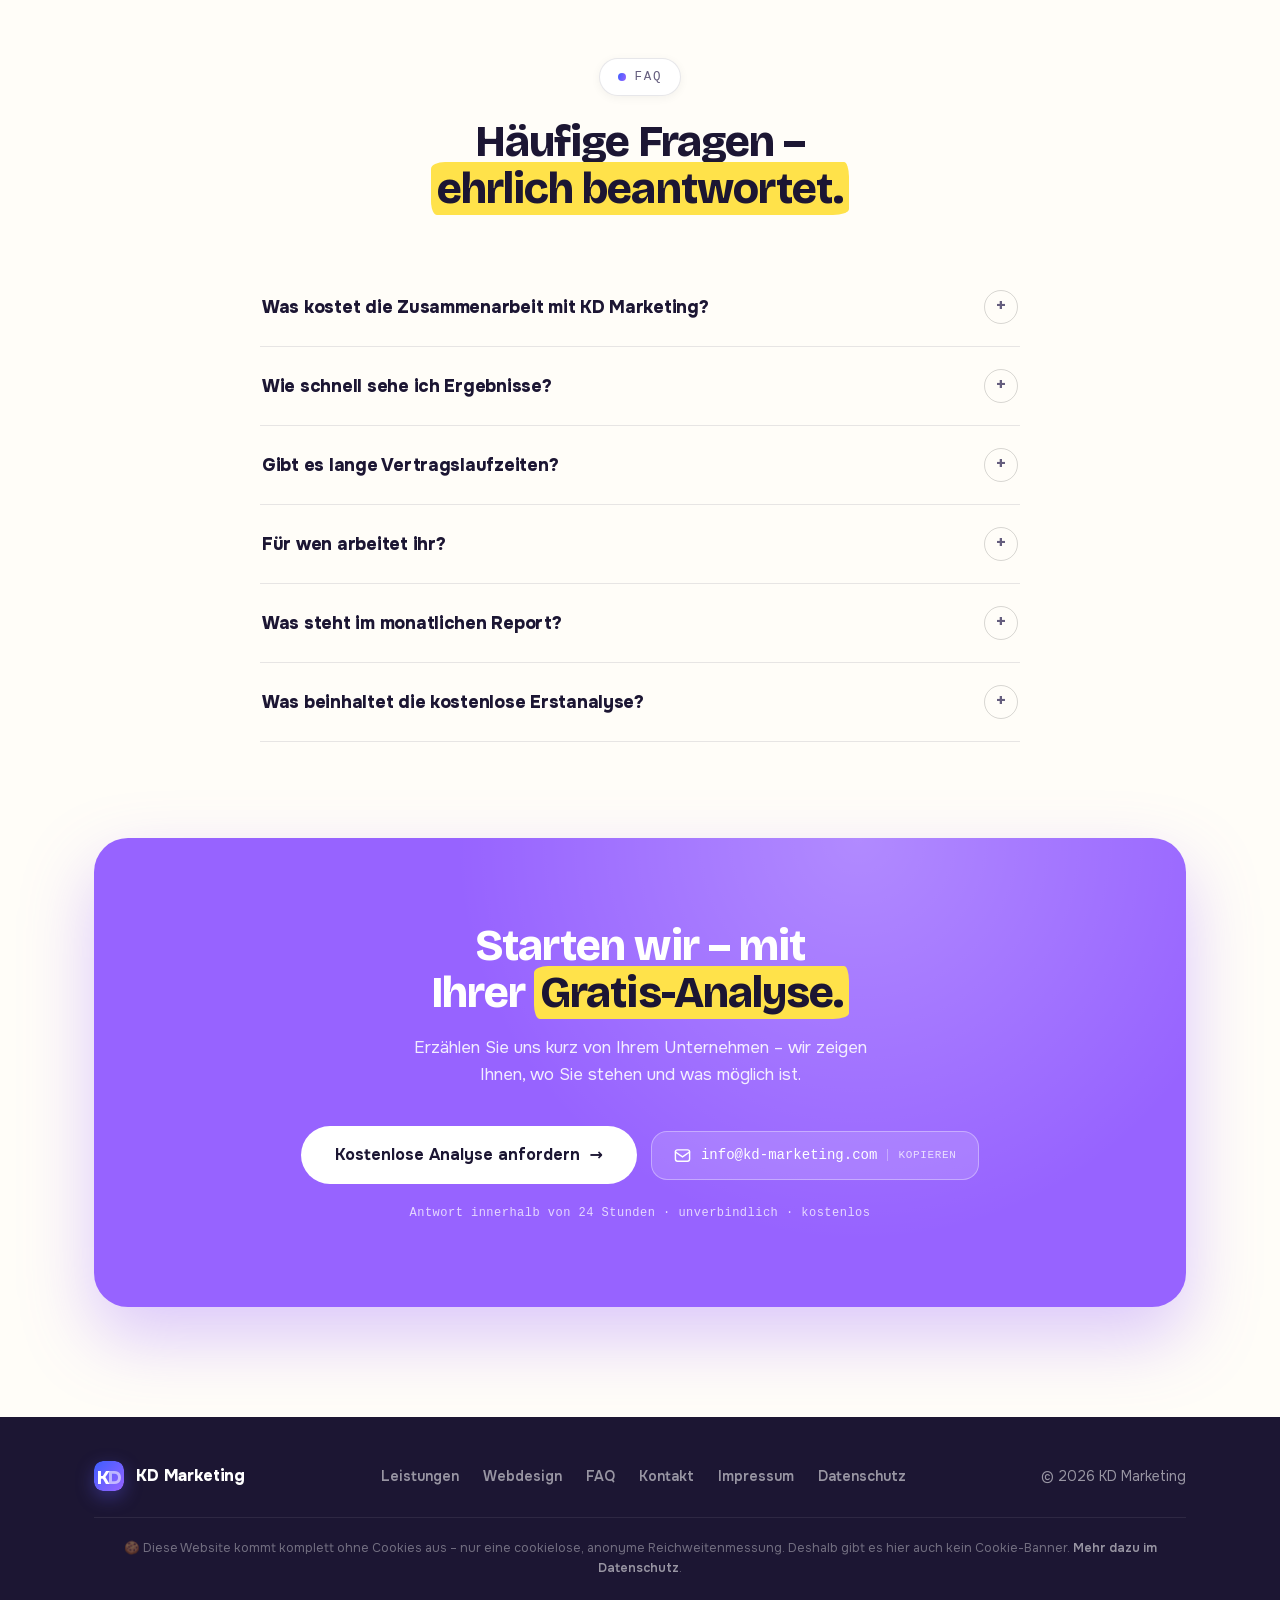
==== commit 45238c07: "6 Service-Landingpages: /seo/, /local-seo/, /content-marketing/, /ki-seo/, /google-ads/, /webdesign/" ====
--- a/index.html
+++ b/index.html
@@ -287,6 +287,9 @@
 .card .icon svg{width:25px;height:25px}
 .card h3{font-family:var(--display);font-size:19px;font-weight:740;margin-bottom:9px;letter-spacing:-.015em}
 .card p{font-size:14.5px;color:var(--ink-soft)}
+.card-link{display:inline-flex;align-items:center;gap:6px;margin-top:14px;font-weight:700;font-size:14px;color:var(--violet)}
+.card-link:hover{gap:10px}
+.card.feature .card-link{color:#fff}
 .card.feature{
   background:var(--violet);
   color:#fff;
@@ -688,31 +691,37 @@
         <div class="icon"><svg aria-hidden="true" viewBox="0 0 24 24" fill="none" stroke="currentColor" stroke-width="2" stroke-linecap="round" stroke-linejoin="round"><circle cx="11" cy="11" r="7"/><path d="m21 21-4.3-4.3"/><path d="M11 8v6M8 11h6"/></svg></div>
         <h3>SEO – Suchmaschinen&shy;optimierung</h3>
         <p>Technik, Inhalte, Backlinks: Wir bringen Ihre Website nachhaltig auf die vorderen Plätze – dort, wo geklickt wird.</p>
+        <a class="card-link" href="/seo/">Mehr erfahren <span aria-hidden="true">→</span></a>
       </div>
       <div class="card reveal">
         <div class="icon"><svg aria-hidden="true" viewBox="0 0 24 24" fill="none" stroke="currentColor" stroke-width="2" stroke-linecap="round" stroke-linejoin="round"><path d="M20 10c0 6-8 12-8 12s-8-6-8-12a8 8 0 0 1 16 0Z"/><circle cx="12" cy="10" r="3"/></svg></div>
         <h3>Google Maps &amp; Local SEO</h3>
         <p>Google-Unternehmensprofil, Bewertungen, lokale Rankings: Wir machen Sie zur ersten Wahl in Ihrer Stadt.</p>
+        <a class="card-link" href="/local-seo/">Mehr erfahren <span aria-hidden="true">→</span></a>
       </div>
       <div class="card reveal">
         <div class="icon"><svg aria-hidden="true" viewBox="0 0 24 24" fill="none" stroke="currentColor" stroke-width="2" stroke-linecap="round" stroke-linejoin="round"><path d="M12 20h9"/><path d="M16.5 3.5a2.1 2.1 0 0 1 3 3L7 19l-4 1 1-4Z"/></svg></div>
         <h3>Content-Marketing</h3>
         <p>Texte, die ranken und verkaufen: Landingpages, Blogartikel und Kategorietexte – strategisch geplant, sauber umgesetzt.</p>
+        <a class="card-link" href="/content-marketing/">Mehr erfahren <span aria-hidden="true">→</span></a>
       </div>
       <div class="card reveal">
         <div class="icon"><svg aria-hidden="true" viewBox="0 0 24 24" fill="none" stroke="currentColor" stroke-width="2" stroke-linecap="round" stroke-linejoin="round"><path d="M12 2a4 4 0 0 1 4 4c0 1.5-.8 2.8-2 3.4V11h3a4 4 0 0 1 4 4v1h-2v-1a2 2 0 0 0-2-2h-3v2.6c1.2.6 2 1.9 2 3.4a4 4 0 1 1-8 0c0-1.5.8-2.8 2-3.4V13H7a2 2 0 0 0-2 2v1H3v-1a4 4 0 0 1 4-4h3V9.4C8.8 8.8 8 7.5 8 6a4 4 0 0 1 4-4Z"/></svg></div>
         <h3>KI-SEO / AI-Suche</h3>
         <p>ChatGPT, Perplexity &amp; Google AI Overviews: Wir optimieren Ihre Inhalte so, dass KI-Assistenten Sie empfehlen.</p>
+        <a class="card-link" href="/ki-seo/">Mehr erfahren <span aria-hidden="true">→</span></a>
       </div>
       <div class="card reveal">
         <div class="icon"><svg aria-hidden="true" viewBox="0 0 24 24" fill="none" stroke="currentColor" stroke-width="2" stroke-linecap="round" stroke-linejoin="round"><path d="M3 3v18h18"/><path d="m7 14 4-4 3 3 5-6"/></svg></div>
         <h3>Google Ads</h3>
         <p>Sofort sichtbare Ergebnisse mit bezahlten Kampagnen – effizient ausgesteuert, ohne Budget zu verbrennen.</p>
+        <a class="card-link" href="/google-ads/">Mehr erfahren <span aria-hidden="true">→</span></a>
       </div>
       <div class="card reveal">
         <div class="icon"><svg aria-hidden="true" viewBox="0 0 24 24" fill="none" stroke="currentColor" stroke-width="2" stroke-linecap="round" stroke-linejoin="round"><rect x="3" y="4" width="18" height="14" rx="2"/><path d="M3 9h18M8 21h8"/></svg></div>
         <h3>Websites &amp; Landingpages</h3>
         <p>Schnelle, konversionsstarke Seiten – technisch sauber, SEO-ready und auf jedem Gerät ein Hingucker.</p>
+        <a class="card-link" href="/webdesign/">Mehr erfahren <span aria-hidden="true">→</span></a>
       </div>
     </div>
   </div>
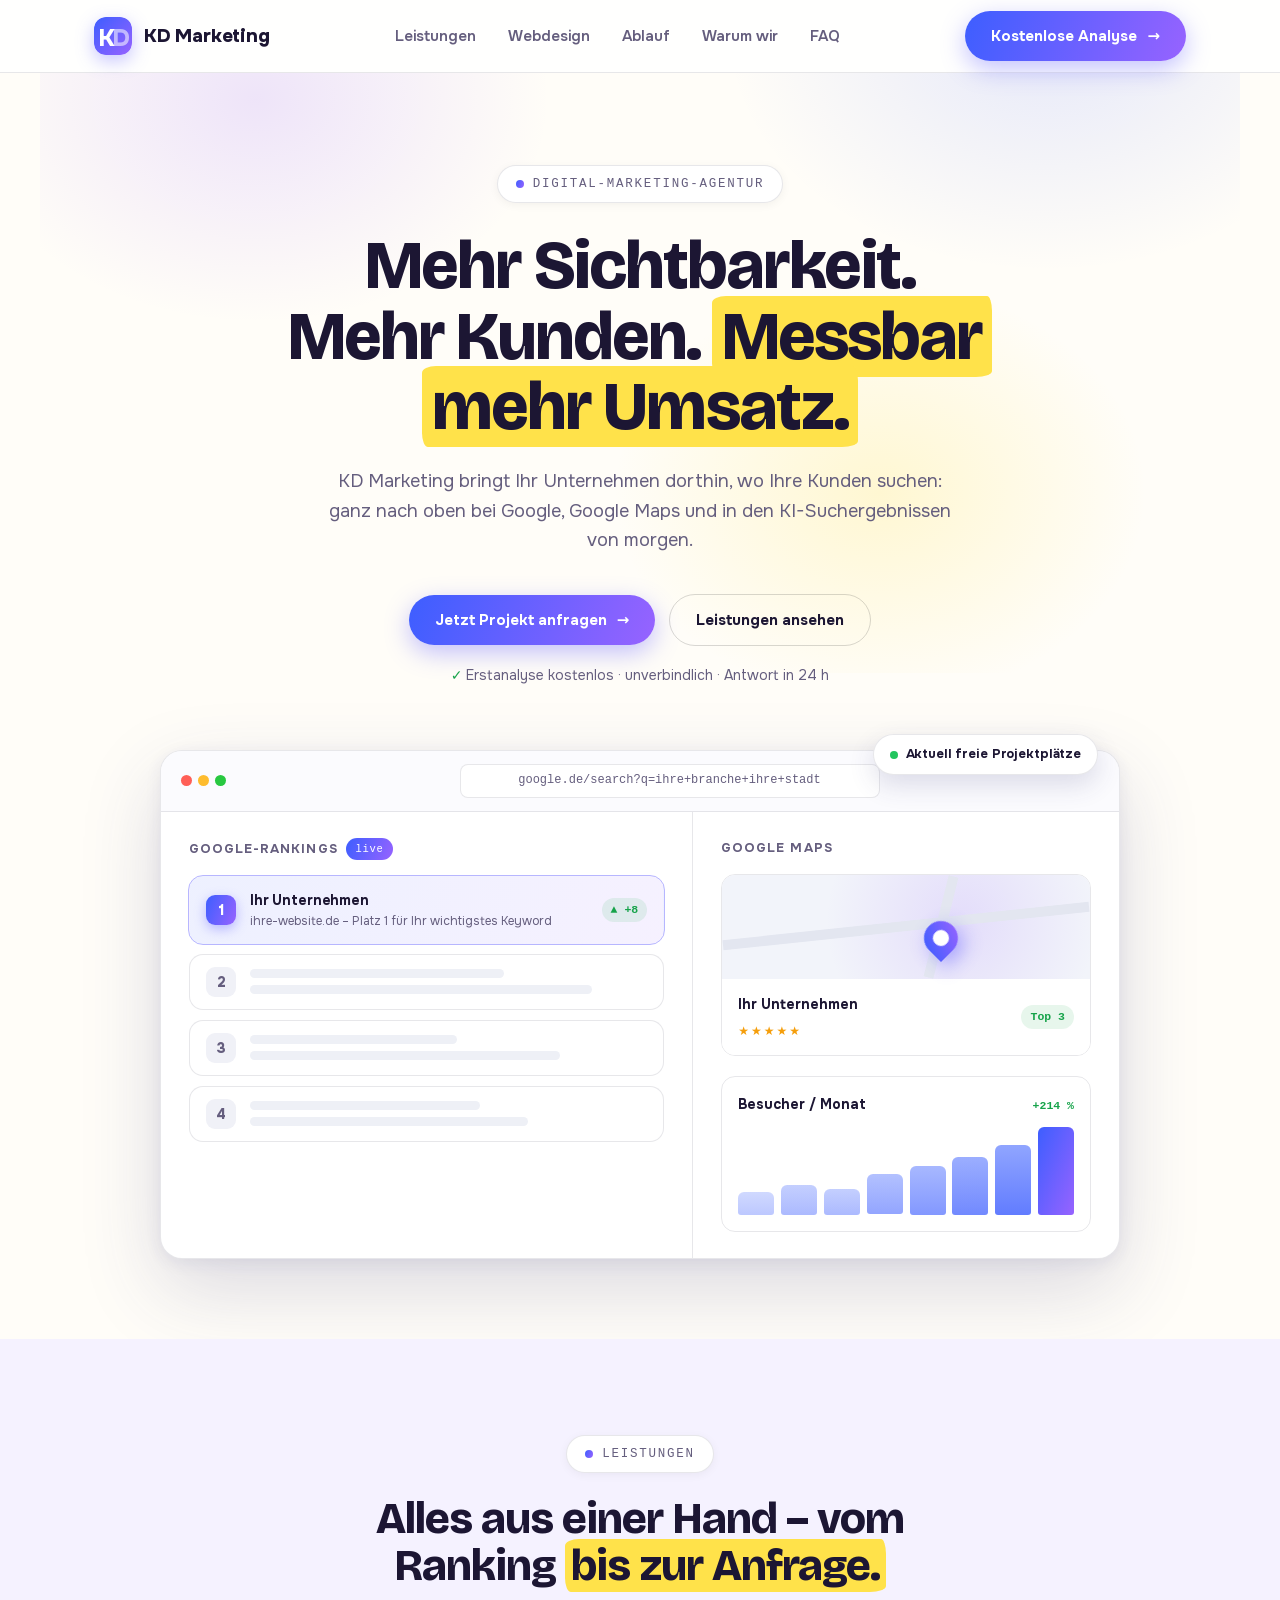
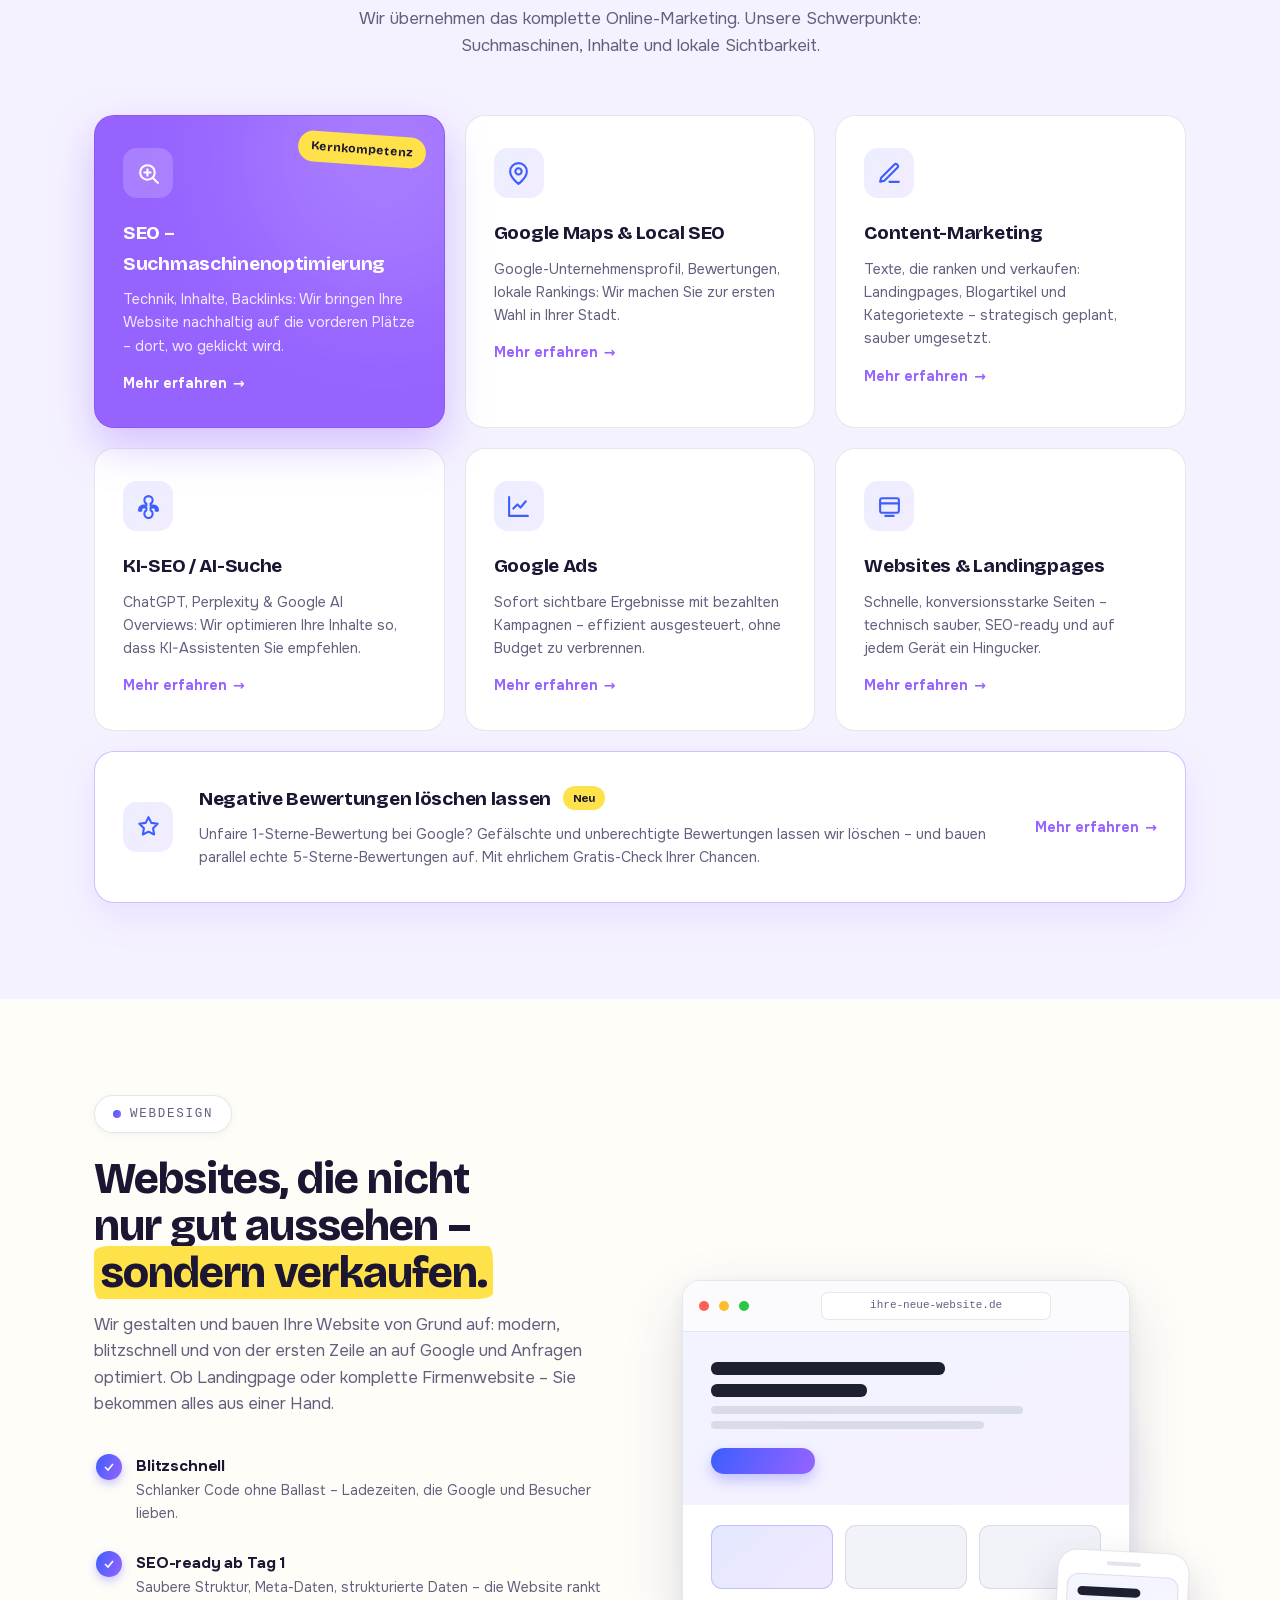
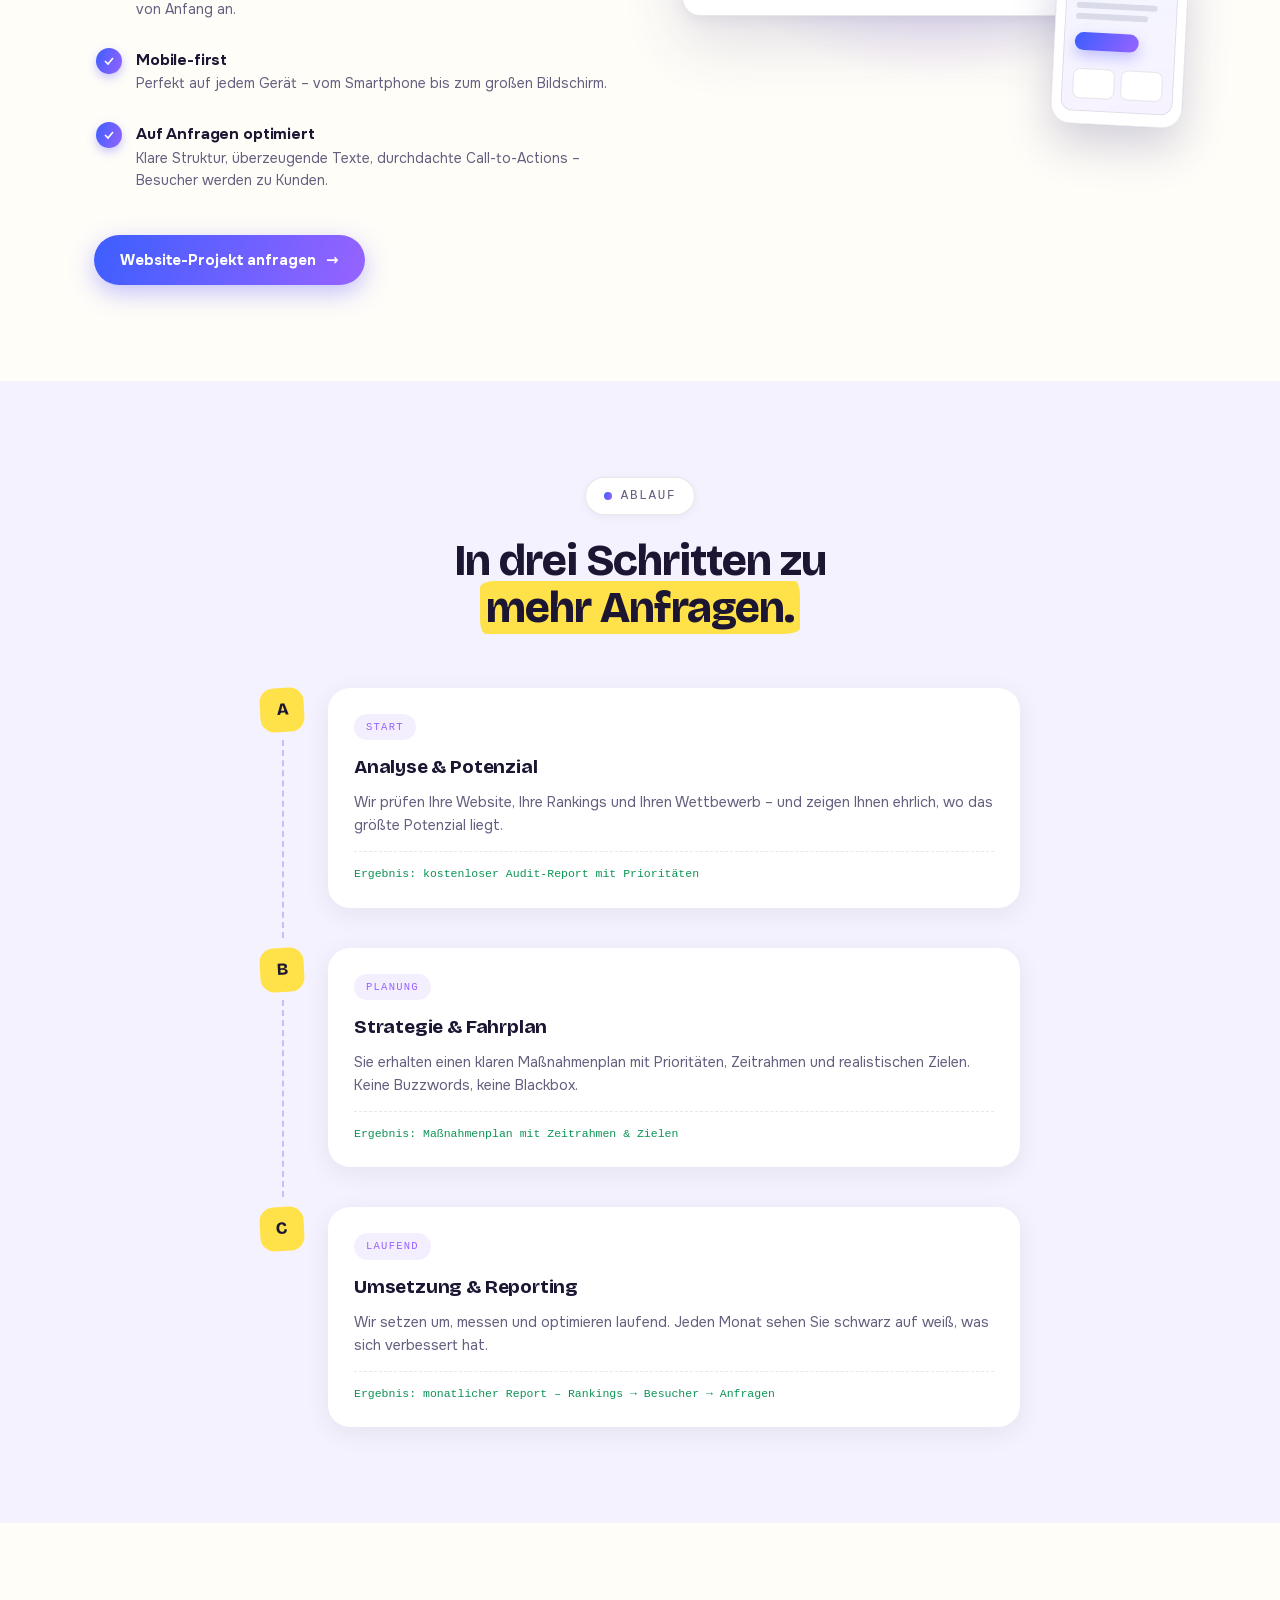
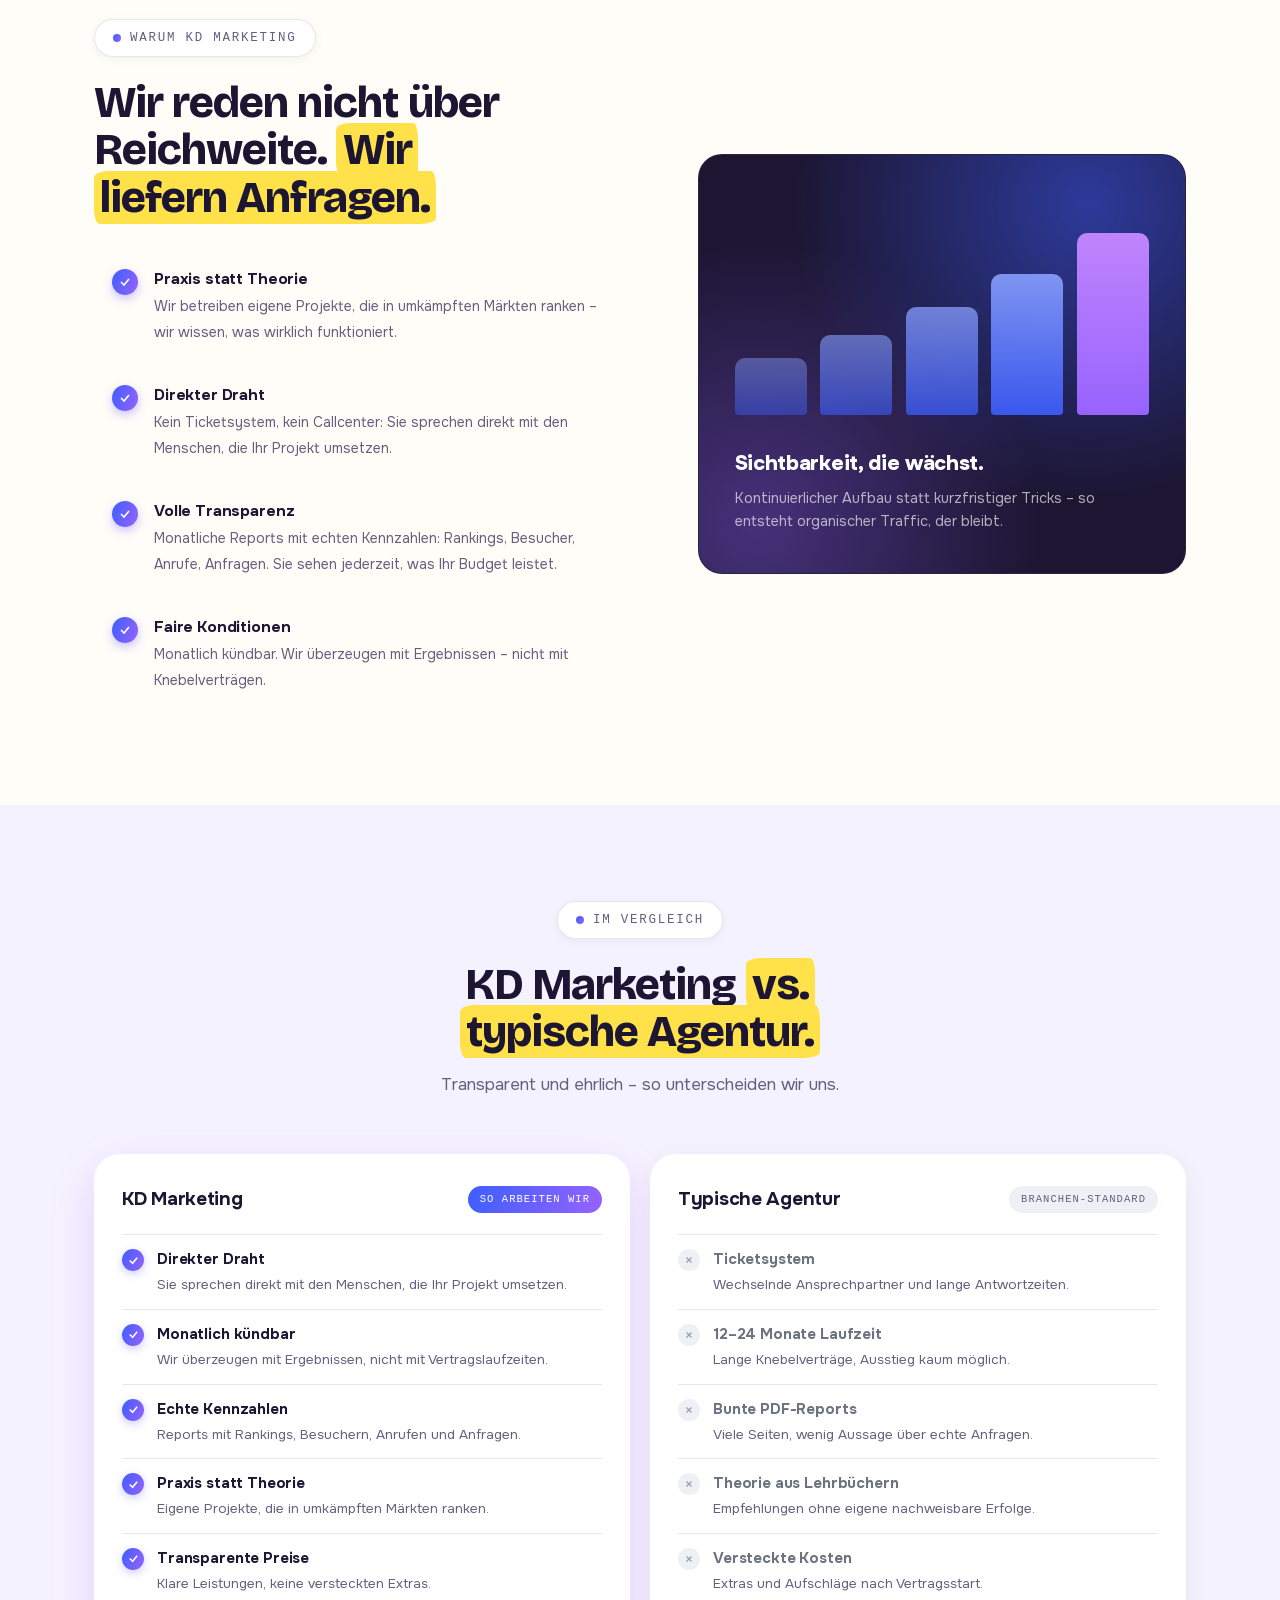
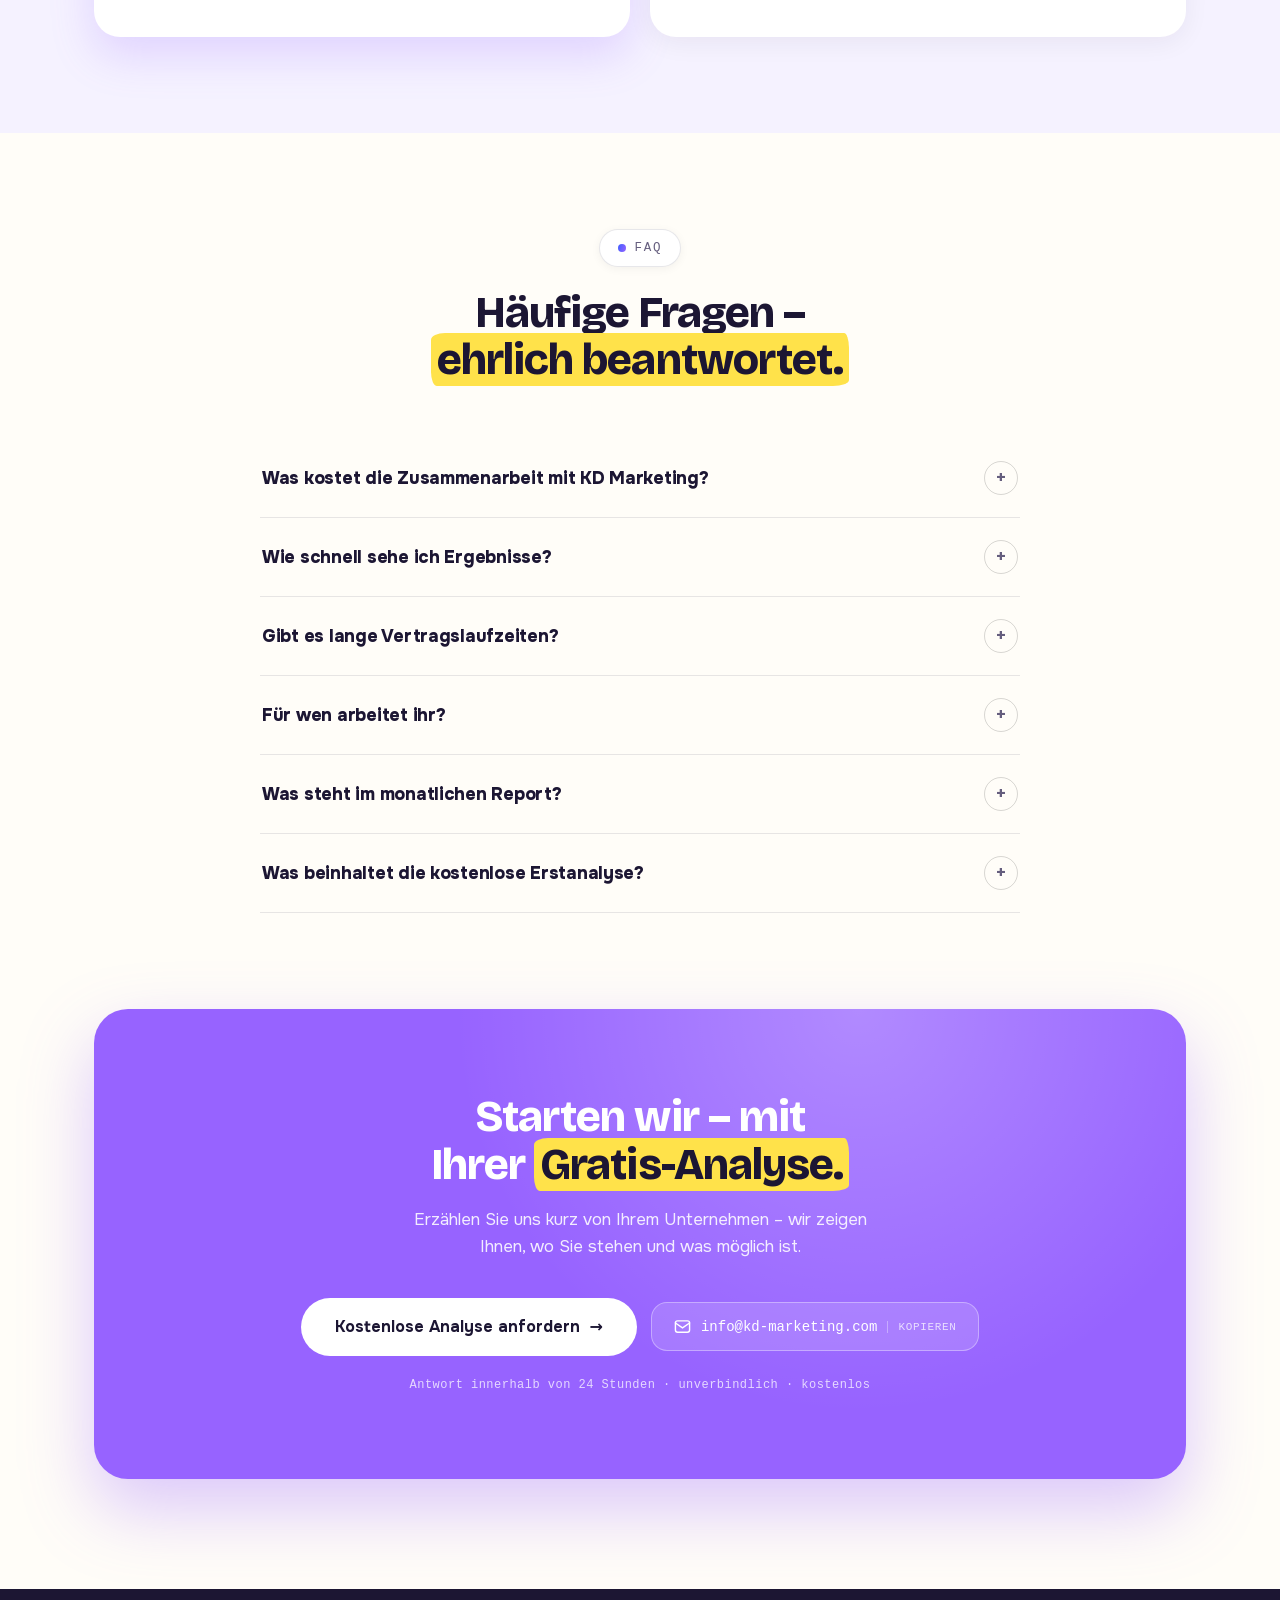
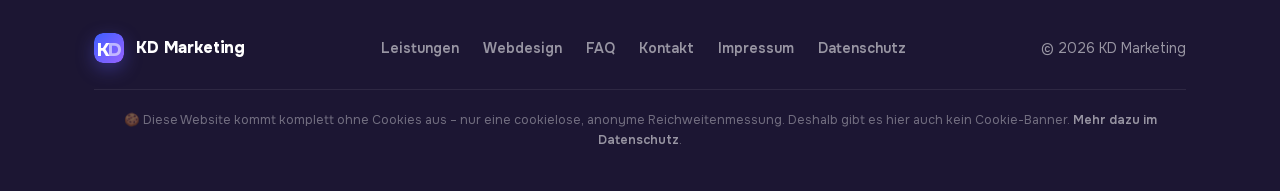
==== commit 402eca97: "Neue Leistung: Negative Google-Bewertungen löschen lassen Landingpage /bewertungen-loeschen/ (Servic" ====
--- a/index.html
+++ b/index.html
@@ -3,14 +3,14 @@
 <head>
 <meta charset="UTF-8">
 <meta name="viewport" content="width=device-width, initial-scale=1.0">
-<title>KD Marketing – SEO, Content &amp; Google-Maps-Marketing</title>
-<meta name="description" content="KD Marketing – Ihre Agentur für SEO, Content-Marketing und Sichtbarkeit auf Google Maps. Mehr Anfragen, mehr Kunden, messbare Ergebnisse.">
+<title>SEO &amp; Webdesign Agentur Augsburg | KD Marketing</title>
+<meta name="description" content="SEO- &amp; Online-Marketing-Agentur aus Augsburg, für ganz Deutschland: SEO, Google Maps, Content, Ads, Webdesign. Messbar mehr Anfragen. Erstanalyse kostenlos.">
 <link rel="canonical" href="https://kd-marketing.com/">
 <meta property="og:type" content="website">
 <meta property="og:site_name" content="KD Marketing">
 <meta property="og:locale" content="de_DE">
-<meta property="og:title" content="KD Marketing – SEO, Content &amp; Google-Maps-Marketing">
-<meta property="og:description" content="Ihre Agentur für SEO, Content-Marketing und Sichtbarkeit auf Google Maps. Mehr Anfragen, mehr Kunden, messbare Ergebnisse.">
+<meta property="og:title" content="SEO &amp; Webdesign Agentur Augsburg | KD Marketing">
+<meta property="og:description" content="SEO- &amp; Online-Marketing-Agentur aus Augsburg, für ganz Deutschland: SEO, Google Maps, Content, Ads, Webdesign. Messbar mehr Anfragen. Erstanalyse kostenlos.">
 <meta property="og:url" content="https://kd-marketing.com/">
 <meta property="og:image" content="https://kd-marketing.com/og-image.png">
 <meta property="og:image:width" content="1200">
@@ -23,7 +23,7 @@
 <link rel="preload" href="/fonts/onest-latin.woff2" as="font" type="font/woff2" crossorigin>
 <link rel="stylesheet" href="/fonts/onest.css">
 <script type="application/ld+json" id="kd-localbusiness">
-{"@context":"https:\/\/schema.org","@type":"ProfessionalService","@id":"https:\/\/kd-marketing.com\/#organization","name":"KD Marketing UG (haftungsbeschränkt)","alternateName":"KD Marketing","url":"https:\/\/kd-marketing.com\/","logo":"https:\/\/kd-marketing.com\/apple-touch-icon.png","image":"https:\/\/kd-marketing.com\/og-image.png","description":"Digital-Marketing-Agentur für SEO, Content-Marketing, Google Maps \/ Local SEO, KI-SEO, Google Ads und Websites. Kostenlose Erstanalyse, monatlich kündbar, transparentes Reporting.","email":"info@kd-marketing.com","address":{"@type":"PostalAddress","streetAddress":"Aldeinerstraße 2","postalCode":"86368","addressLocality":"Gersthofen","addressCountry":"DE"},"founder":{"@type":"Person","name":"Ekaterina Dmitrieva"},"areaServed":"DE","priceRange":"€€","knowsAbout":["SEO","Suchmaschinenoptimierung","Local SEO","Google Maps Marketing","Content-Marketing","KI-SEO","Google Ads","Webdesign"],"hasOfferCatalog":{"@type":"OfferCatalog","name":"Leistungen","itemListElement":[{"@type":"Offer","itemOffered":{"@type":"Service","name":"SEO – Suchmaschinenoptimierung"}},{"@type":"Offer","itemOffered":{"@type":"Service","name":"Google Maps & Local SEO"}},{"@type":"Offer","itemOffered":{"@type":"Service","name":"Content-Marketing"}},{"@type":"Offer","itemOffered":{"@type":"Service","name":"KI-SEO \/ AI-Suche"}},{"@type":"Offer","itemOffered":{"@type":"Service","name":"Google Ads"}},{"@type":"Offer","itemOffered":{"@type":"Service","name":"Websites & Landingpages"}}]}}
+{"@context":"https:\/\/schema.org","@type":"ProfessionalService","@id":"https:\/\/kd-marketing.com\/#organization","name":"KD Marketing UG (haftungsbeschränkt)","alternateName":"KD Marketing","url":"https:\/\/kd-marketing.com\/","logo":"https:\/\/kd-marketing.com\/apple-touch-icon.png","image":"https:\/\/kd-marketing.com\/og-image.png","description":"Digital-Marketing-Agentur für SEO, Content-Marketing, Google Maps \/ Local SEO, KI-SEO, Google Ads und Websites. Kostenlose Erstanalyse, monatlich kündbar, transparentes Reporting.","email":"info@kd-marketing.com","address":{"@type":"PostalAddress","streetAddress":"Aldeinerstraße 2","postalCode":"86368","addressLocality":"Gersthofen","addressCountry":"DE"},"founder":{"@type":"Person","name":"Ekaterina Dmitrieva"},"areaServed":"DE","priceRange":"€€","knowsAbout":["SEO","Suchmaschinenoptimierung","Local SEO","Google Maps Marketing","Content-Marketing","KI-SEO","Google Ads","Webdesign"],"hasOfferCatalog":{"@type":"OfferCatalog","name":"Leistungen","itemListElement":[{"@type":"Offer","itemOffered":{"@type":"Service","name":"SEO – Suchmaschinenoptimierung"}},{"@type":"Offer","itemOffered":{"@type":"Service","name":"Google Maps & Local SEO"}},{"@type":"Offer","itemOffered":{"@type":"Service","name":"Bewertungs-Management & Löschung unberechtigter Bewertungen"}},{"@type":"Offer","itemOffered":{"@type":"Service","name":"Content-Marketing"}},{"@type":"Offer","itemOffered":{"@type":"Service","name":"KI-SEO \/ AI-Suche"}},{"@type":"Offer","itemOffered":{"@type":"Service","name":"Google Ads"}},{"@type":"Offer","itemOffered":{"@type":"Service","name":"Websites & Landingpages"}}]}}
 </script>
 <script type="application/ld+json" id="kd-faq-schema">
 {"@context":"https:\/\/schema.org","@type":"FAQPage","mainEntity":[{"@type":"Question","name":"Was kostet die Zusammenarbeit mit KD Marketing?","acceptedAnswer":{"@type":"Answer","text":"Das hängt vom Umfang ab – eine lokale Google-Maps-Optimierung kostet weniger als eine komplette SEO-Betreuung mit Content. Sie erhalten vorab ein transparentes Festpreis-Angebot ohne versteckte Extras, die Zusammenarbeit ist monatlich kündbar. Die Erstanalyse ist immer kostenlos."}},{"@type":"Question","name":"Wie schnell sehe ich Ergebnisse?","acceptedAnswer":{"@type":"Answer","text":"Bei Google Maps und Local SEO oft schon nach wenigen Wochen, bei klassischem SEO meist nach 3–6 Monaten – nachhaltige Rankings brauchen Zeit. Google Ads liefern sofort Sichtbarkeit."}},{"@type":"Question","name":"Gibt es lange Vertragslaufzeiten?","acceptedAnswer":{"@type":"Answer","text":"Nein. Die Verträge von KD Marketing sind monatlich kündbar."}},{"@type":"Question","name":"Für wen arbeitet KD Marketing?","acceptedAnswer":{"@type":"Answer","text":"Vor allem für kleine und mittlere Unternehmen in Deutschland: Praxen, Kanzleien, Handwerksbetriebe, lokale Dienstleister und Online-Unternehmen."}},{"@type":"Question","name":"Was steht im monatlichen Report?","acceptedAnswer":{"@type":"Answer","text":"Echte Kennzahlen: Rankings, Besucherzahlen, Anrufe und Anfragen – und die konkret umgesetzten Maßnahmen des Monats."}},{"@type":"Question","name":"Was beinhaltet die kostenlose Erstanalyse?","acceptedAnswer":{"@type":"Answer","text":"Prüfung von Website, Google-Rankings, Google-Unternehmensprofil und Wettbewerb. Ergebnis ist ein Audit-Report mit klaren Prioritäten – unverbindlich und kostenlos, Antwort innerhalb von 24 Stunden."}}]}
@@ -290,6 +290,11 @@
 .card-link{display:inline-flex;align-items:center;gap:6px;margin-top:14px;font-weight:700;font-size:14px;color:var(--violet)}
 .card-link:hover{gap:10px}
 .card.feature .card-link{color:#fff}
+.card.wide{grid-column:1/-1;display:grid;grid-template-columns:auto 1fr auto;gap:8px 26px;align-items:center;border:1.5px solid rgba(151,99,255,.4);box-shadow:0 14px 36px rgba(151,99,255,.12)}
+.card.wide .icon{margin-bottom:0}
+.card.wide .card-link{margin-top:0;white-space:nowrap}
+.card.wide .new{display:inline-block;vertical-align:3px;margin-left:8px;font-size:11.5px;font-weight:700;background:var(--marker);color:var(--ink);padding:3px 10px;border-radius:999px}
+@media(max-width:600px){.card.wide{grid-template-columns:1fr}.card.wide .icon{margin-bottom:12px}.card.wide .card-link{margin-top:6px}}
 .card.feature{
   background:var(--violet);
   color:#fff;
@@ -723,6 +728,14 @@
         <p>Schnelle, konversionsstarke Seiten – technisch sauber, SEO-ready und auf jedem Gerät ein Hingucker.</p>
         <a class="card-link" href="/webdesign/">Mehr erfahren <span aria-hidden="true">→</span></a>
       </div>
+      <div class="card wide reveal">
+        <div class="icon"><svg aria-hidden="true" viewBox="0 0 24 24" fill="none" stroke="currentColor" stroke-width="2" stroke-linecap="round" stroke-linejoin="round"><path d="M12 3l2.7 5.5 6.1.9-4.4 4.3 1 6-5.4-2.8L6.6 19.7l1-6-4.4-4.3 6.1-.9Z"/></svg></div>
+        <div class="wide-txt">
+          <h3>Negative Bewertungen löschen lassen <span class="new">Neu</span></h3>
+          <p>Unfaire 1-Sterne-Bewertung bei Google? Gefälschte und unberechtigte Bewertungen lassen wir löschen – und bauen parallel echte 5-Sterne-Bewertungen auf. Mit ehrlichem Gratis-Check Ihrer Chancen.</p>
+        </div>
+        <a class="card-link" href="/bewertungen-loeschen/">Mehr erfahren <span aria-hidden="true">→</span></a>
+      </div>
     </div>
   </div>
 </section>
